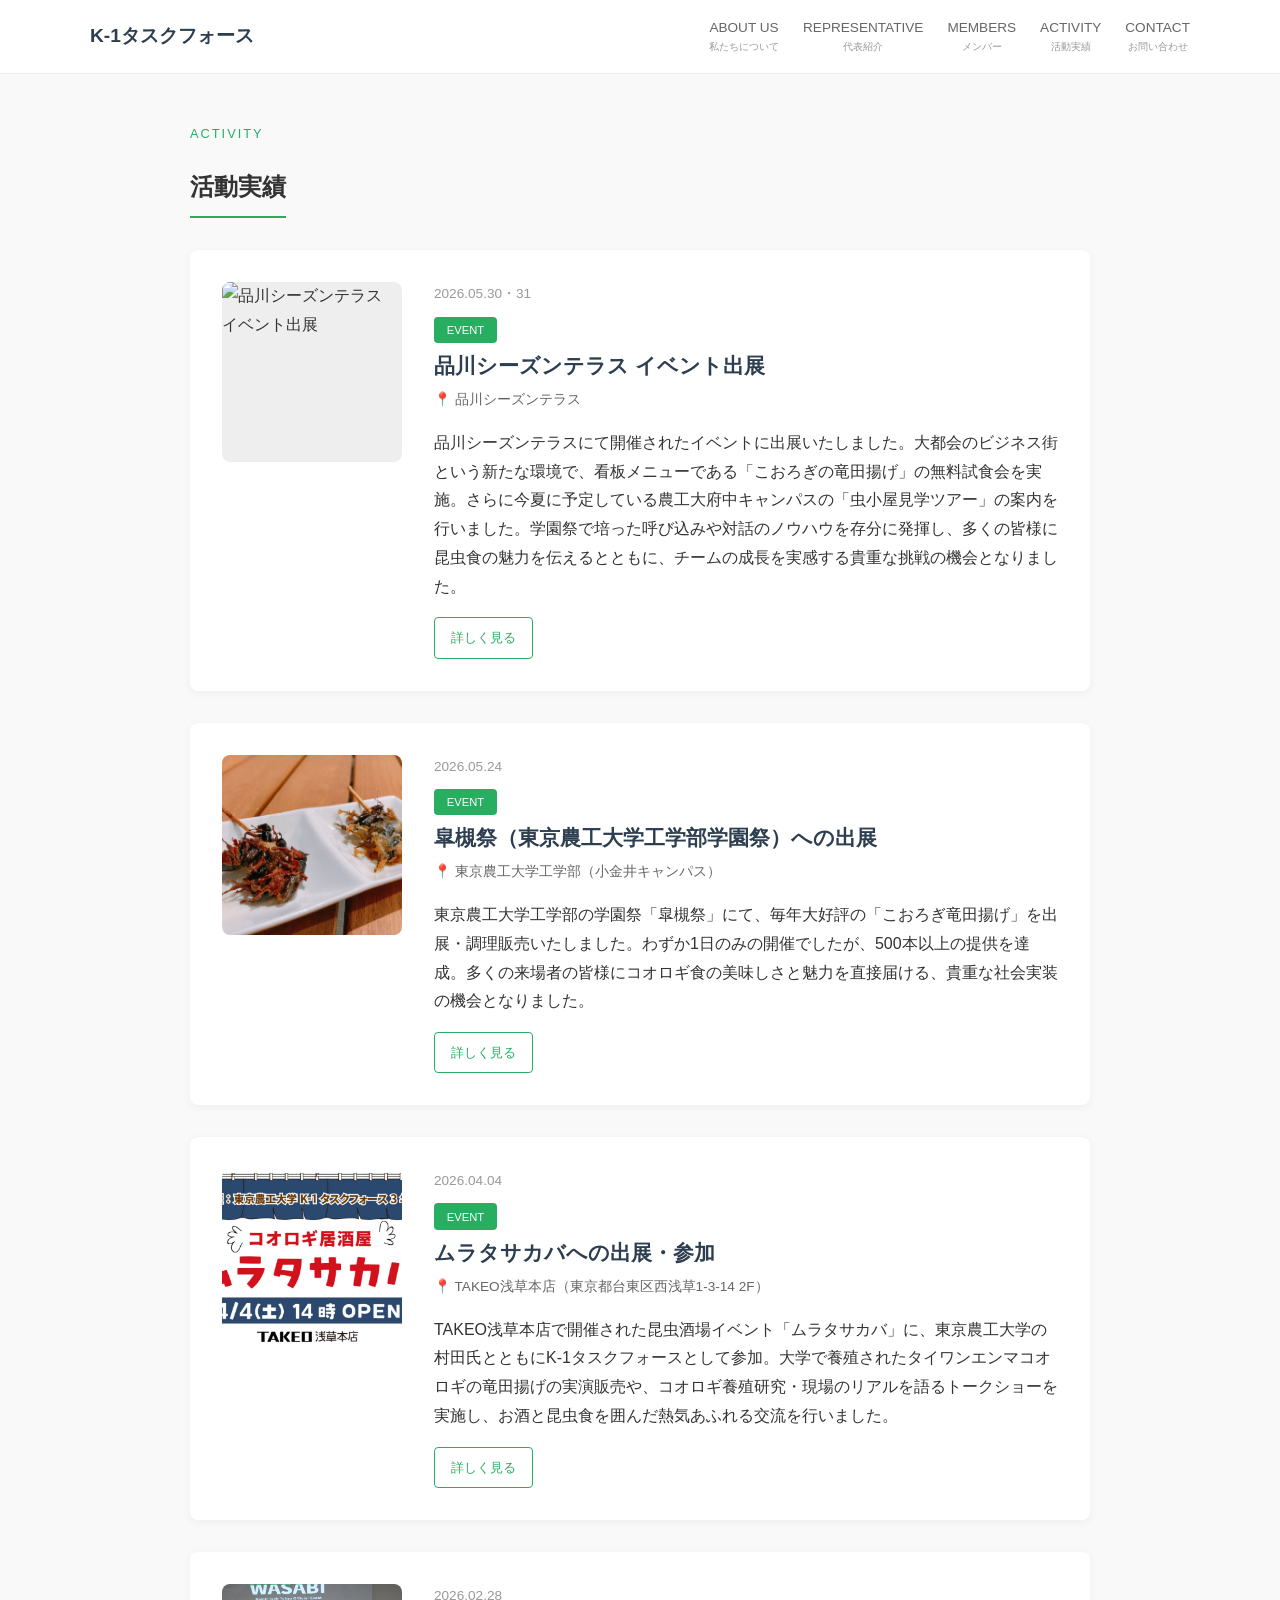
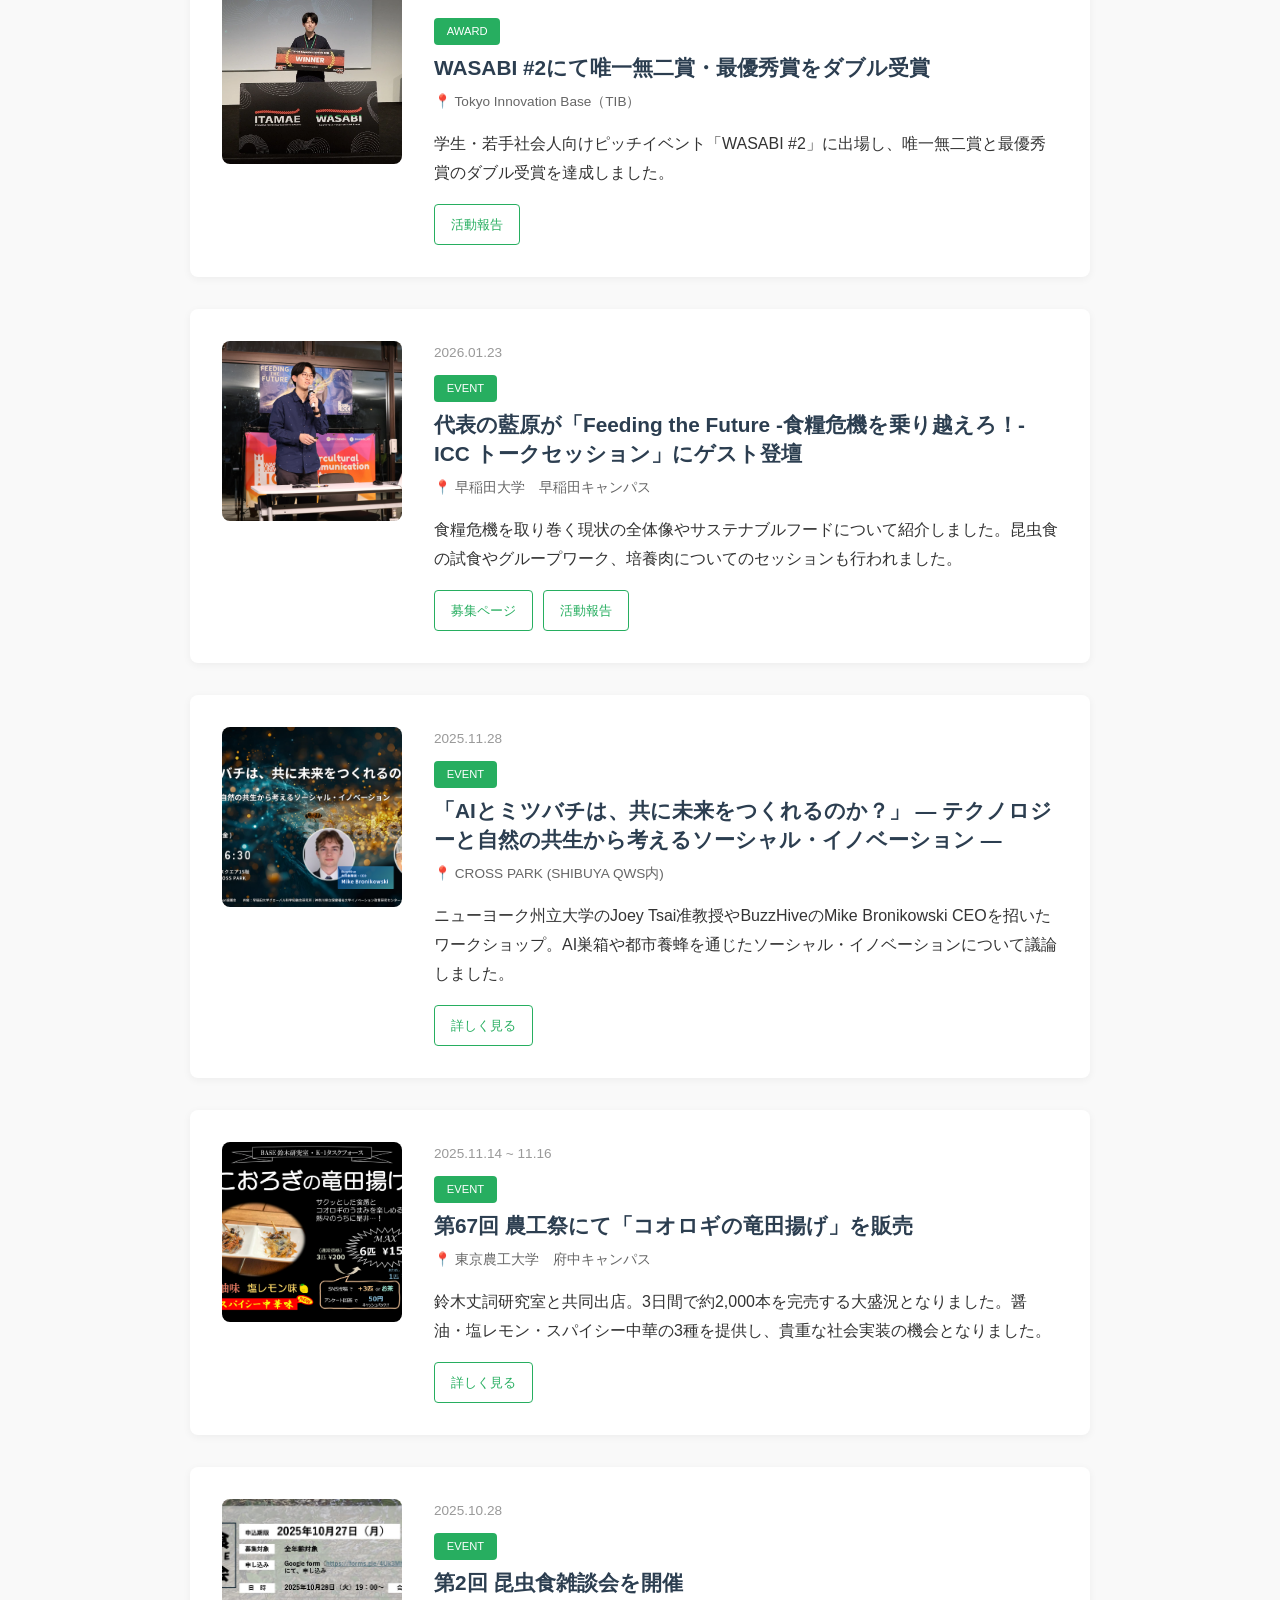
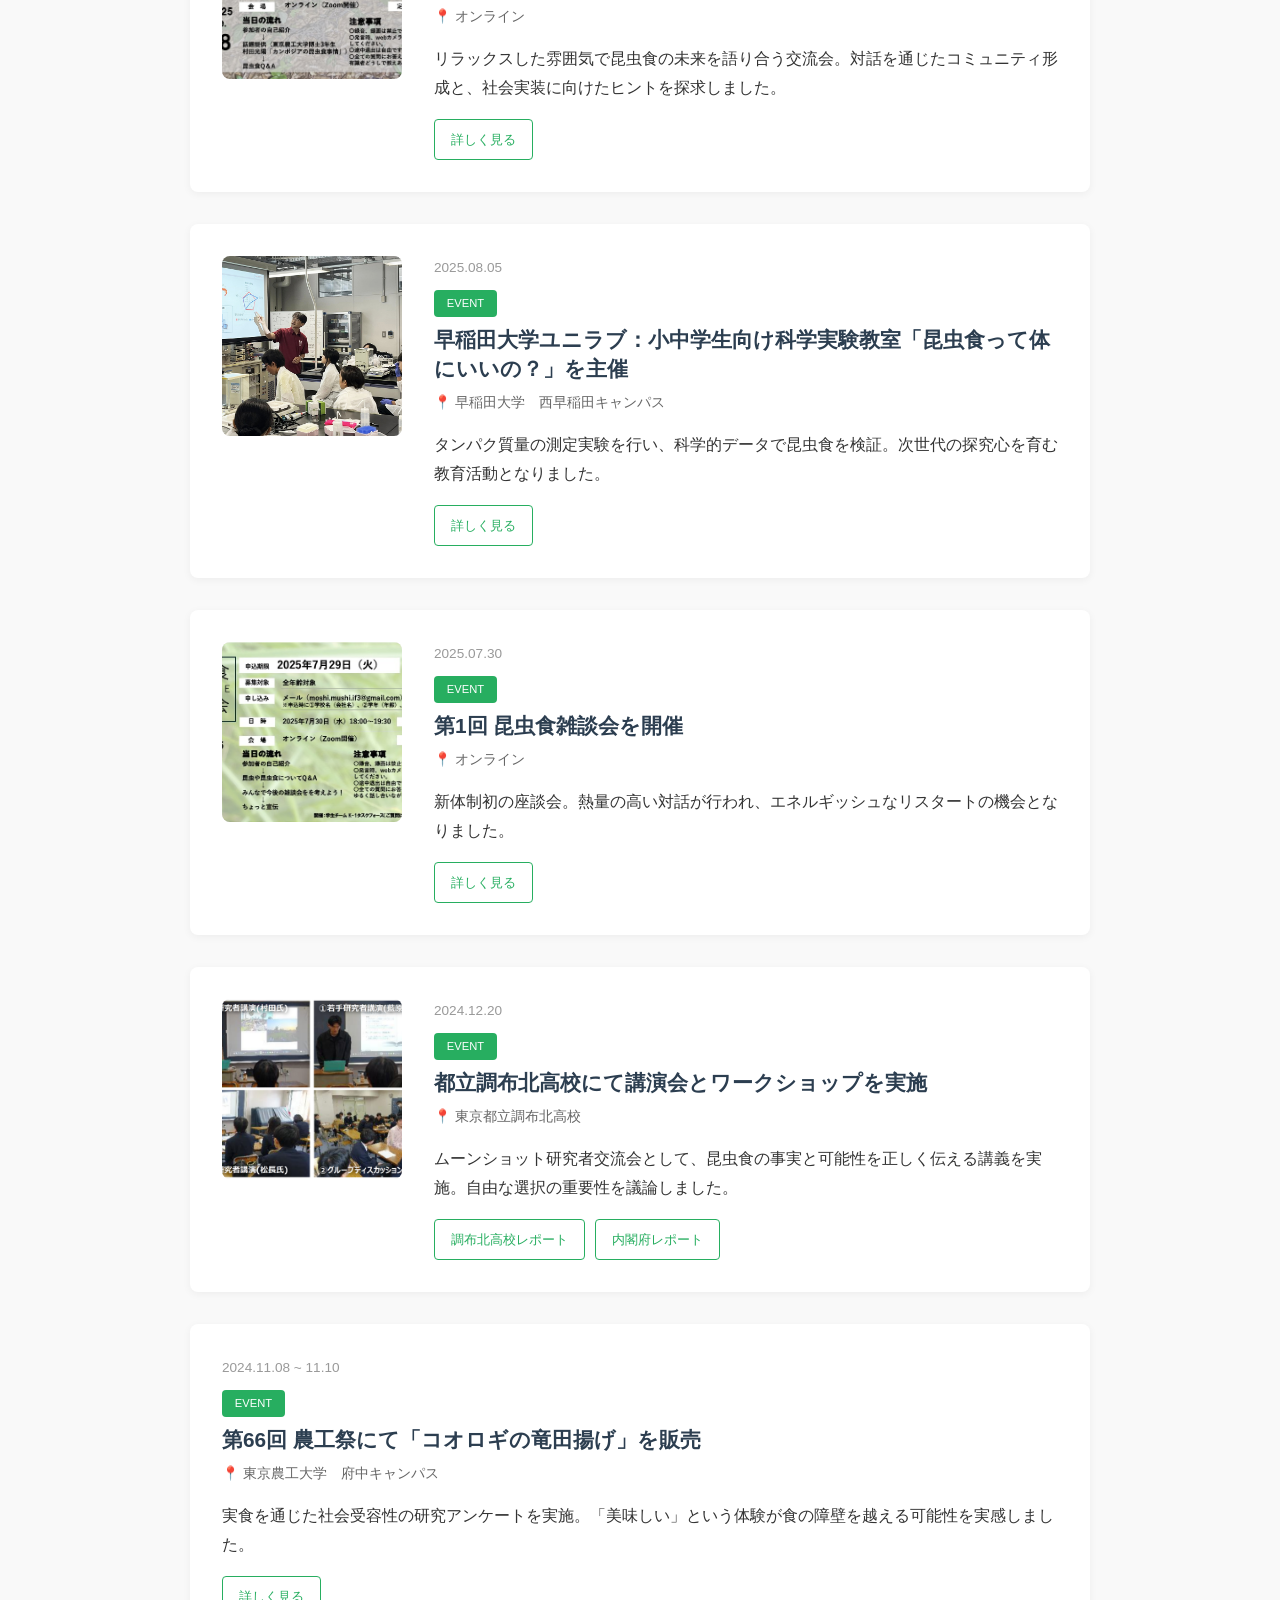
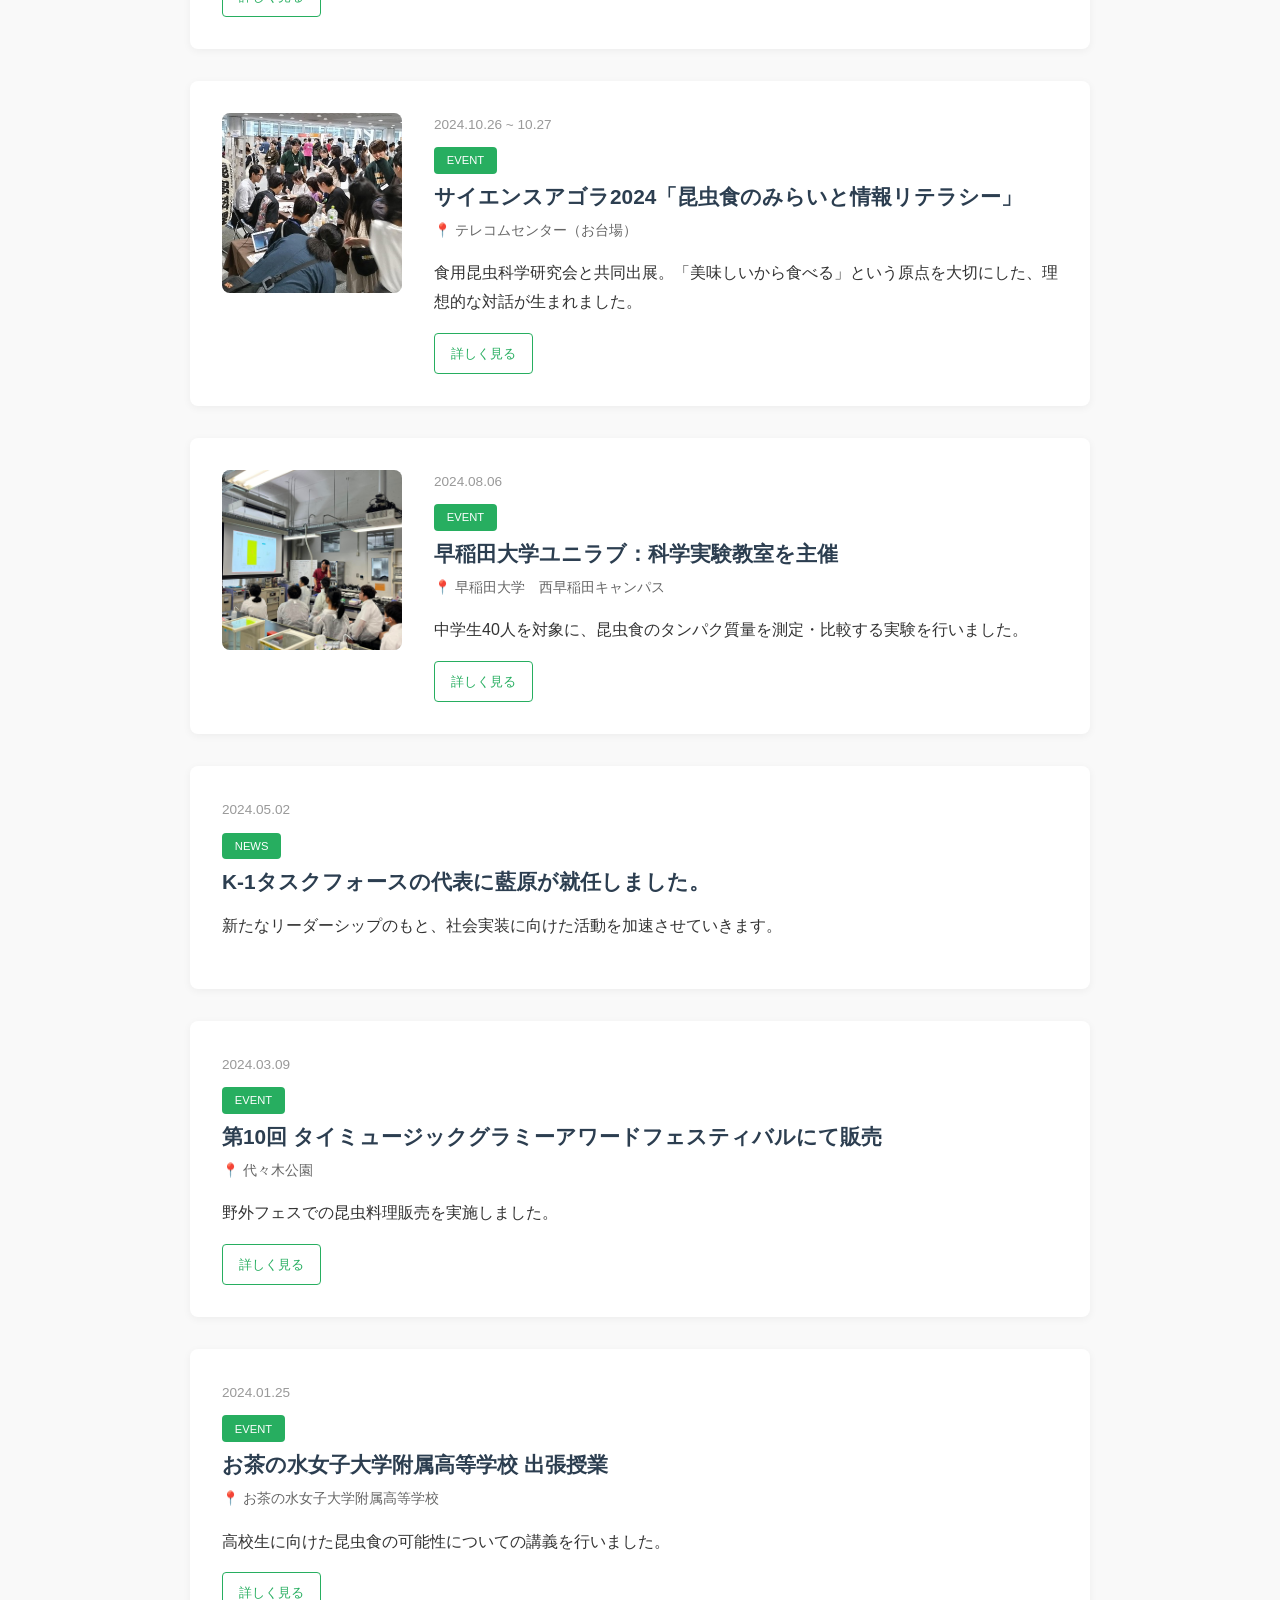
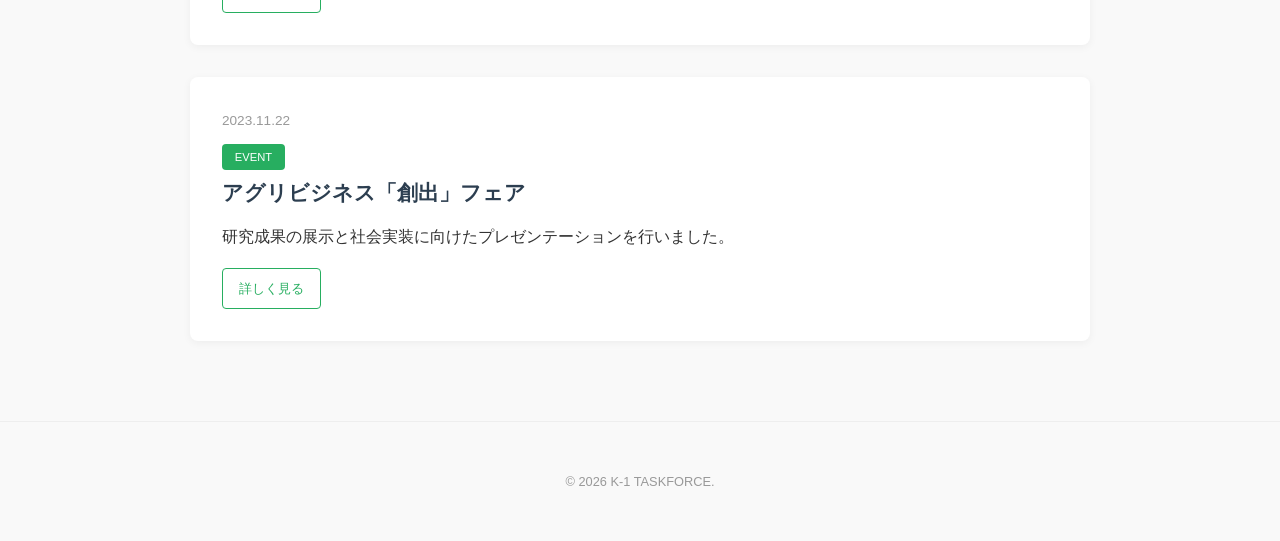
==== activity.html @ b35fdd6a "3イベントの画像パス修正・会場情報を追加（ムラタサカバ・皐槻祭・品川シーズンテラス） Co-Authored-By: Claude Sonnet 4.6 <noreply@anthropic.com>" ====
<!DOCTYPE html>
<html lang="ja">
<head>
    <meta charset="UTF-8">
    <meta name="viewport" content="width=device-width, initial-scale=1.0">
    <title>活動実績 | K-1タスクフォース</title>
    <meta name="description" content="K-1タスクフォースの活動実績。昆虫の社会実装を目指す学生研究チームの歩みを紹介します。">
    <meta property="og:title" content="活動実績 | K-1タスクフォース">
    <meta property="og:type" content="website">
    <meta property="og:url" content="https://tomohiro20.github.io/k1-taskforce/activity.html">
    <meta property="og:image" content="https://tomohiro20.github.io/k1-taskforce/profile2.jpg">
    <meta property="og:site_name" content="K-1 TASKFORCE">
    <meta property="og:description" content="昆虫食の未来を拓く学生研究チーム。活動実績はこちら。">
    <meta name="twitter:card" content="summary_large_image">
    <meta name="google-site-verification" content="Trgu1eiCLAtIteQYHwvQUB7ynaxj96qaWu15byhWsTI" />
    <style>
        :root { --primary-color: #2c3e50; --accent-color: #27ae60; --bg-color: #f9f9f9; --text-color: #333; }
        body { font-family: "Helvetica Neue", Arial, "Hiragino Kaku Gothic ProN", sans-serif; line-height: 1.8; color: var(--text-color); background-color: var(--bg-color); margin: 0; }
        header { background: white; border-bottom: 1px solid #eee; padding: 1rem 2rem; position: sticky; top: 0; z-index: 100; }
        nav { max-width: 1100px; margin: 0 auto; display: flex; justify-content: space-between; align-items: center; flex-wrap: wrap; }
        .logo { font-weight: bold; font-size: 1.2rem; color: var(--primary-color); text-decoration: none; }
        .nav-links { display: flex; gap: 1.5rem; }
        .nav-links a { text-decoration: none; color: #666; font-size: 0.85rem; text-align: center; transition: color 0.3s; }
        .nav-links a:hover { color: var(--accent-color); }
        .nav-links a span { display: block; font-size: 0.65rem; color: #999; margin-top: -2px; }
        .container { max-width: 900px; margin: 3rem auto; padding: 0 2rem; }
        h2 { border-bottom: 2px solid var(--accent-color); display: inline-block; padding-bottom: 0.5rem; margin-bottom: 2rem; }
        .section-title-en { display: block; font-size: 0.8rem; color: var(--accent-color); text-transform: uppercase; letter-spacing: 2px; }
        .news-item { background: white; padding: 2rem; border-radius: 8px; box-shadow: 0 2px 8px rgba(0,0,0,0.05); margin-bottom: 2rem; display: flex; gap: 2rem; align-items: flex-start; }
        .news-date { font-size: 0.85rem; color: #999; margin-bottom: 0.5rem; display: block; }
        .news-content { flex: 1; }
        .news-title { font-size: 1.3rem; font-weight: bold; margin-bottom: 0.5rem; color: var(--primary-color); line-height: 1.4; }
        .news-tag { display: inline-block; background-color: var(--accent-color); color: white; padding: 0.2rem 0.8rem; border-radius: 4px; font-size: 0.7rem; margin-bottom: 0.5rem; margin-right: 0.5rem; }
        .news-location { font-size: 0.85rem; color: #666; margin-bottom: 1rem; display: block; }
        .news-image { width: 180px; height: 180px; object-fit: cover; border-radius: 8px; background-color: #eee; flex-shrink: 0; }
        .btn-container { display: flex; gap: 10px; flex-wrap: wrap; margin-top: 1rem; }
        .btn-link { display: inline-block; padding: 0.5rem 1rem; background: white; border: 1px solid var(--accent-color); color: var(--accent-color); text-decoration: none; border-radius: 4px; font-size: 0.8rem; transition: all 0.3s; }
        .btn-link:hover { background: var(--accent-color); color: white; }
        footer { text-align: center; padding: 3rem; font-size: 0.8rem; color: #999; border-top: 1px solid #eee; margin-top: 5rem; }
        @media (max-width: 768px) {
            header { padding: 1rem; }
            nav { flex-direction: column; gap: 1rem; }
            .nav-links { gap: 0.8rem; flex-wrap: wrap; justify-content: center; }
            .news-item { flex-direction: column; }
            .news-image { width: 100%; height: 200px; margin-bottom: 1rem; }
        }
    </style>
</head>
<body>
<header>
    <nav>
        <a href="index.html" class="logo">K-1タスクフォース</a>
        <div class="nav-links">
            <a href="index.html">ABOUT US<span>私たちについて</span></a>
            <a href="representative.html">REPRESENTATIVE<span>代表紹介</span></a>
            <a href="members.html">MEMBERS<span>メンバー</span></a>
            <a href="activity.html">ACTIVITY<span>活動実績</span></a>
            <a href="contact.html">CONTACT<span>お問い合わせ</span></a>
        </div>
    </nav>
</header>
<div class="container">
    <span class="section-title-en">Activity</span>
    <h2>活動実績</h2>

    <article class="news-item">
        <img src="20260530.jpg" alt="品川シーズンテラス イベント出展" class="news-image">
        <div class="news-content">
            <span class="news-date">2026.05.30・31</span>
            <span class="news-tag">EVENT</span>
            <div class="news-title">品川シーズンテラス イベント出展</div>
            <span class="news-location">📍 品川シーズンテラス</span>
            <p>品川シーズンテラスにて開催されたイベントに出展いたしました。大都会のビジネス街という新たな環境で、看板メニューである「こおろぎの竜田揚げ」の無料試食会を実施。さらに今夏に予定している農工大府中キャンパスの「虫小屋見学ツアー」の案内を行いました。学園祭で培った呼び込みや対話のノウハウを存分に発揮し、多くの皆様に昆虫食の魅力を伝えるとともに、チームの成長を実感する貴重な挑戦の機会となりました。</p>
            <div class="btn-container">
                <a href="https://x.com/moshi_mushi_IF3/status/2060164138983407635" target="_blank" class="btn-link">詳しく見る</a>
            </div>
        </div>
    </article>

    <article class="news-item">
        <img src="202605024.jpg" alt="皐槻祭（東京農工大学工学部学園祭）への出展" class="news-image">
        <div class="news-content">
            <span class="news-date">2026.05.24</span>
            <span class="news-tag">EVENT</span>
            <div class="news-title">皐槻祭（東京農工大学工学部学園祭）への出展</div>
            <span class="news-location">📍 東京農工大学工学部（小金井キャンパス）</span>
            <p>東京農工大学工学部の学園祭「皐槻祭」にて、毎年大好評の「こおろぎ竜田揚げ」を出展・調理販売いたしました。わずか1日のみの開催でしたが、500本以上の提供を達成。多くの来場者の皆様にコオロギ食の美味しさと魅力を直接届ける、貴重な社会実装の機会となりました。</p>
            <div class="btn-container">
                <a href="https://x.com/moshi_mushi_IF3/status/2058515422341955891" target="_blank" class="btn-link">詳しく見る</a>
            </div>
        </div>
    </article>

    <article class="news-item">
        <img src="20260404.jpg" alt="ムラタサカバへの出展・参加" class="news-image">
        <div class="news-content">
            <span class="news-date">2026.04.04</span>
            <span class="news-tag">EVENT</span>
            <div class="news-title">ムラタサカバへの出展・参加</div>
            <span class="news-location">📍 TAKEO浅草本店（東京都台東区西浅草1-3-14 2F）</span>
            <p>TAKEO浅草本店で開催された昆虫酒場イベント「ムラタサカバ」に、東京農工大学の村田氏とともにK-1タスクフォースとして参加。大学で養殖されたタイワンエンマコオロギの竜田揚げの実演販売や、コオロギ養殖研究・現場のリアルを語るトークショーを実施し、お酒と昆虫食を囲んだ熱気あふれる交流を行いました。</p>
            <div class="btn-container">
                <a href="https://takeo.tokyo/note/xo_event/muratasakaba2026/" target="_blank" class="btn-link">詳しく見る</a>
            </div>
        </div>
    </article>

    <article class="news-item">
        <img src="20250228.jpg" alt="WASABI #2" class="news-image">
        <div class="news-content">
            <span class="news-date">2026.02.28</span>
            <span class="news-tag">AWARD</span>
            <div class="news-title">WASABI #2にて唯一無二賞・最優秀賞をダブル受賞</div>
            <span class="news-location">📍 Tokyo Innovation Base（TIB）</span>
            <p>学生・若手社会人向けピッチイベント「WASABI #2」に出場し、唯一無二賞と最優秀賞のダブル受賞を達成しました。</p>
            <div class="btn-container">
                <a href="https://note.com/stt_itamae/n/nd51d75cd002e" target="_blank" class="btn-link">活動報告</a>
            </div>
        </div>
    </article>

    <article class="news-item">
        <img src="20250123.jpg" alt="Feeding the Future ICCトークセッション" class="news-image">
        <div class="news-content">
            <span class="news-date">2026.01.23</span>
            <span class="news-tag">EVENT</span>
            <div class="news-title">代表の藍原が「Feeding the Future -食糧危機を乗り越えろ！- ICC トークセッション」にゲスト登壇</div>
            <span class="news-location">📍 早稲田大学　早稲田キャンパス</span>
            <p>食糧危機を取り巻く現状の全体像やサステナブルフードについて紹介しました。昆虫食の試食やグループワーク、培養肉についてのセッションも行われました。</p>
            <div class="btn-container">
                <a href="https://www.waseda.jp/inst/icc/news/2025/11/13/39918/" target="_blank" class="btn-link">募集ページ</a>
                <a href="https://www.waseda.jp/inst/icc/news/2026/02/05/40788/" target="_blank" class="btn-link">活動報告</a>
            </div>
        </div>
    </article>

    <article class="news-item">
        <img src="20251128.png" alt="QWSアカデミア" class="news-image">
        <div class="news-content">
            <span class="news-date">2025.11.28</span>
            <span class="news-tag">EVENT</span>
            <div class="news-title">「AIとミツバチは、共に未来をつくれるのか？」 ― テクノロジーと自然の共生から考えるソーシャル・イノベーション ―</div>
            <span class="news-location">📍 CROSS PARK (SHIBUYA QWS内)</span>
            <p>ニューヨーク州立大学のJoey Tsai准教授やBuzzHiveのMike Bronikowski CEOを招いたワークショップ。AI巣箱や都市養蜂を通じたソーシャル・イノベーションについて議論しました。</p>
            <div class="btn-container">
                <a href="https://shibuya-qws.com/event/qws-academia1128" target="_blank" class="btn-link">詳しく見る</a>
            </div>
        </div>
    </article>

    <article class="news-item">
        <img src="20251114.jpg" alt="第67回 農工祭" class="news-image">
        <div class="news-content">
            <span class="news-date">2025.11.14 ~ 11.16</span>
            <span class="news-tag">EVENT</span>
            <div class="news-title">第67回 農工祭にて「コオロギの竜田揚げ」を販売</div>
            <span class="news-location">📍 東京農工大学　府中キャンパス</span>
            <p>鈴木丈詞研究室と共同出店。3日間で約2,000本を完売する大盛況となりました。醤油・塩レモン・スパイシー中華の3種を提供し、貴重な社会実装の機会となりました。</p>
            <div class="btn-container">
                <a href="https://nokofes67.studio.site/kikaku/aqLtW-Rw" target="_blank" class="btn-link">詳しく見る</a>
            </div>
        </div>
    </article>

    <article class="news-item">
        <img src="20251028.jpeg" alt="第2回 昆虫食雑談会" class="news-image">
        <div class="news-content">
            <span class="news-date">2025.10.28</span>
            <span class="news-tag">EVENT</span>
            <div class="news-title">第2回 昆虫食雑談会を開催</div>
            <span class="news-location">📍 オンライン</span>
            <p>リラックスした雰囲気で昆虫食の未来を語り合う交流会。対話を通じたコミュニティ形成と、社会実装に向けたヒントを探求しました。</p>
            <div class="btn-container">
                <a href="https://takeo.tokyo/note/xo_event/zadankai02/?srsltid=AfmBOop7AavPpRB6YetmnMI0_XRWmz2YicI87bo8nfHAEB0CXor-IPdC" target="_blank" class="btn-link">詳しく見る</a>
            </div>
        </div>
    </article>

    <article class="news-item">
        <img src="20250805.jpg" alt="ユニラブ2025" class="news-image">
        <div class="news-content">
            <span class="news-date">2025.08.05</span>
            <span class="news-tag">EVENT</span>
            <div class="news-title">早稲田大学ユニラブ：小中学生向け科学実験教室「昆虫食って体にいいの？」を主催</div>
            <span class="news-location">📍 早稲田大学　西早稲田キャンパス</span>
            <p>タンパク質量の測定実験を行い、科学的データで昆虫食を検証。次世代の探究心を育む教育活動となりました。</p>
            <div class="btn-container">
                <a href="https://mikaku.jp/media/2025/11329/" target="_blank" class="btn-link">詳しく見る</a>
            </div>
        </div>
    </article>

    <article class="news-item">
        <img src="20250730.jpeg" alt="第1回 昆虫食雑談会" class="news-image">
        <div class="news-content">
            <span class="news-date">2025.07.30</span>
            <span class="news-tag">EVENT</span>
            <div class="news-title">第1回 昆虫食雑談会を開催</div>
            <span class="news-location">📍 オンライン</span>
            <p>新体制初の座談会。熱量の高い対話が行われ、エネルギッシュなリスタートの機会となりました。</p>
            <div class="btn-container">
                <a href="https://takeo.tokyo/note/xo_event/new_chatonlinen01/" target="_blank" class="btn-link">詳しく見る</a>
            </div>
        </div>
    </article>

    <article class="news-item">
        <img src="20241220.png" alt="調布北高校" class="news-image">
        <div class="news-content">
            <span class="news-date">2024.12.20</span>
            <span class="news-tag">EVENT</span>
            <div class="news-title">都立調布北高校にて講演会とワークショップを実施</div>
            <span class="news-location">📍 東京都立調布北高校</span>
            <p>ムーンショット研究者交流会として、昆虫食の事実と可能性を正しく伝える講義を実施。自由な選択の重要性を議論しました。</p>
            <div class="btn-container">
                <a href="https://www.metro.ed.jp/chofukita-h/news/2025/01/2024_9.html" target="_blank" class="btn-link">調布北高校レポート</a>
                <a href="https://www8.cao.go.jp/cstp/moonshot/chofukita-h.pdf" target="_blank" class="btn-link">内閣府レポート</a>
            </div>
        </div>
    </article>

    <article class="news-item">
        <div class="news-content">
            <span class="news-date">2024.11.08 ~ 11.10</span>
            <span class="news-tag">EVENT</span>
            <div class="news-title">第66回 農工祭にて「コオロギの竜田揚げ」を販売</div>
            <span class="news-location">📍 東京農工大学　府中キャンパス</span>
            <p>実食を通じた社会受容性の研究アンケートを実施。「美味しい」という体験が食の障壁を越える可能性を実感しました。</p>
            <div class="btn-container">
                <a href="https://x.com/moshi_mushi_IF3/status/1853791376934412329?s=20" target="_blank" class="btn-link">詳しく見る</a>
            </div>
        </div>
    </article>

    <article class="news-item">
        <img src="20241026.jpg" alt="サイエンスアゴラ" class="news-image">
        <div class="news-content">
            <span class="news-date">2024.10.26 ~ 10.27</span>
            <span class="news-tag">EVENT</span>
            <div class="news-title">サイエンスアゴラ2024「昆虫食のみらいと情報リテラシー」</div>
            <span class="news-location">📍 テレコムセンター（お台場）</span>
            <p>食用昆虫科学研究会と共同出展。「美味しいから食べる」という原点を大切にした、理想的な対話が生まれました。</p>
            <div class="btn-container">
                <a href="https://www.jst.go.jp/sis/scienceagora/2024/booth/317.html" target="_blank" class="btn-link">詳しく見る</a>
            </div>
        </div>
    </article>

    <article class="news-item">
        <img src="20240806.jpg" alt="ユニラブ2024" class="news-image">
        <div class="news-content">
            <span class="news-date">2024.08.06</span>
            <span class="news-tag">EVENT</span>
            <div class="news-title">早稲田大学ユニラブ：科学実験教室を主催</div>
            <span class="news-location">📍 早稲田大学　西早稲田キャンパス</span>
            <p>中学生40人を対象に、昆虫食のタンパク質量を測定・比較する実験を行いました。</p>
            <div class="btn-container">
                <a href="https://mikaku.jp/media/2025/11329/" target="_blank" class="btn-link">詳しく見る</a>
            </div>
        </div>
    </article>

    <article class="news-item">
        <div class="news-content">
            <span class="news-date">2024.05.02</span>
            <span class="news-tag">NEWS</span>
            <div class="news-title">K-1タスクフォースの代表に藍原が就任しました。</div>
            <p>新たなリーダーシップのもと、社会実装に向けた活動を加速させていきます。</p>
        </div>
    </article>

    <article class="news-item">
        <div class="news-content">
            <span class="news-date">2024.03.09</span>
            <span class="news-tag">EVENT</span>
            <div class="news-title">第10回 タイミュージックグラミーアワードフェスティバルにて販売</div>
            <span class="news-location">📍 代々木公園</span>
            <p>野外フェスでの昆虫料理販売を実施しました。</p>
            <div class="btn-container">
                <a href="https://x.com/moshi_mushi_IF3/status/1757243369959621002?s=20" target="_blank" class="btn-link">詳しく見る</a>
            </div>
        </div>
    </article>

    <article class="news-item">
        <div class="news-content">
            <span class="news-date">2024.01.25</span>
            <span class="news-tag">EVENT</span>
            <div class="news-title">お茶の水女子大学附属高等学校 出張授業</div>
            <span class="news-location">📍 お茶の水女子大学附属高等学校</span>
            <p>高校生に向けた昆虫食の可能性についての講義を行いました。</p>
            <div class="btn-container">
                <a href="https://x.com/moshi_mushi_IF3/status/1750873513928556800?s=20" target="_blank" class="btn-link">詳しく見る</a>
            </div>
        </div>
    </article>

    <article class="news-item">
        <div class="news-content">
            <span class="news-date">2023.11.22</span>
            <span class="news-tag">EVENT</span>
            <div class="news-title">アグリビジネス「創出」フェア</div>
            <p>研究成果の展示と社会実装に向けたプレゼンテーションを行いました。</p>
            <div class="btn-container">
                <a href="https://x.com/moshi_mushi_IF3/status/1726851752295846014?s=20" target="_blank" class="btn-link">詳しく見る</a>
            </div>
        </div>
    </article>

</div>

<footer>&copy; 2026 K-1 TASKFORCE.</footer>
</body>
</html>
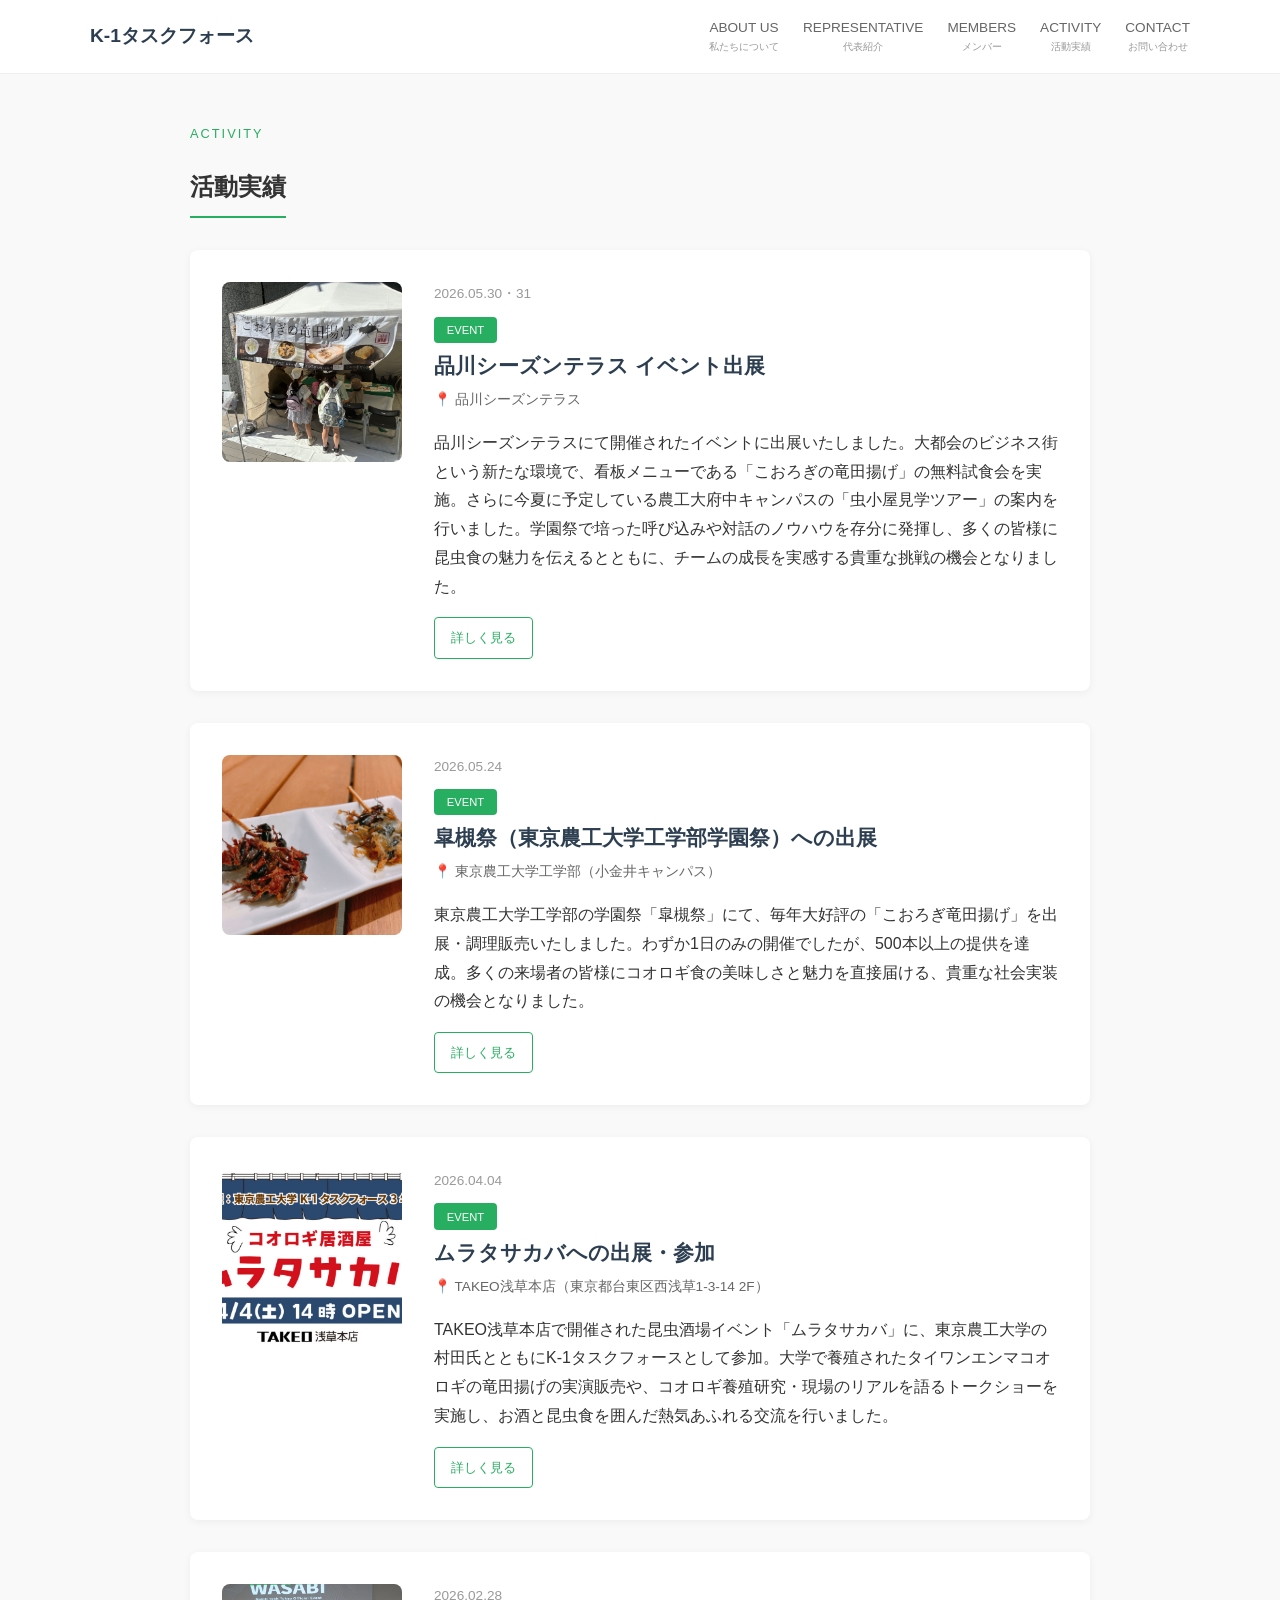
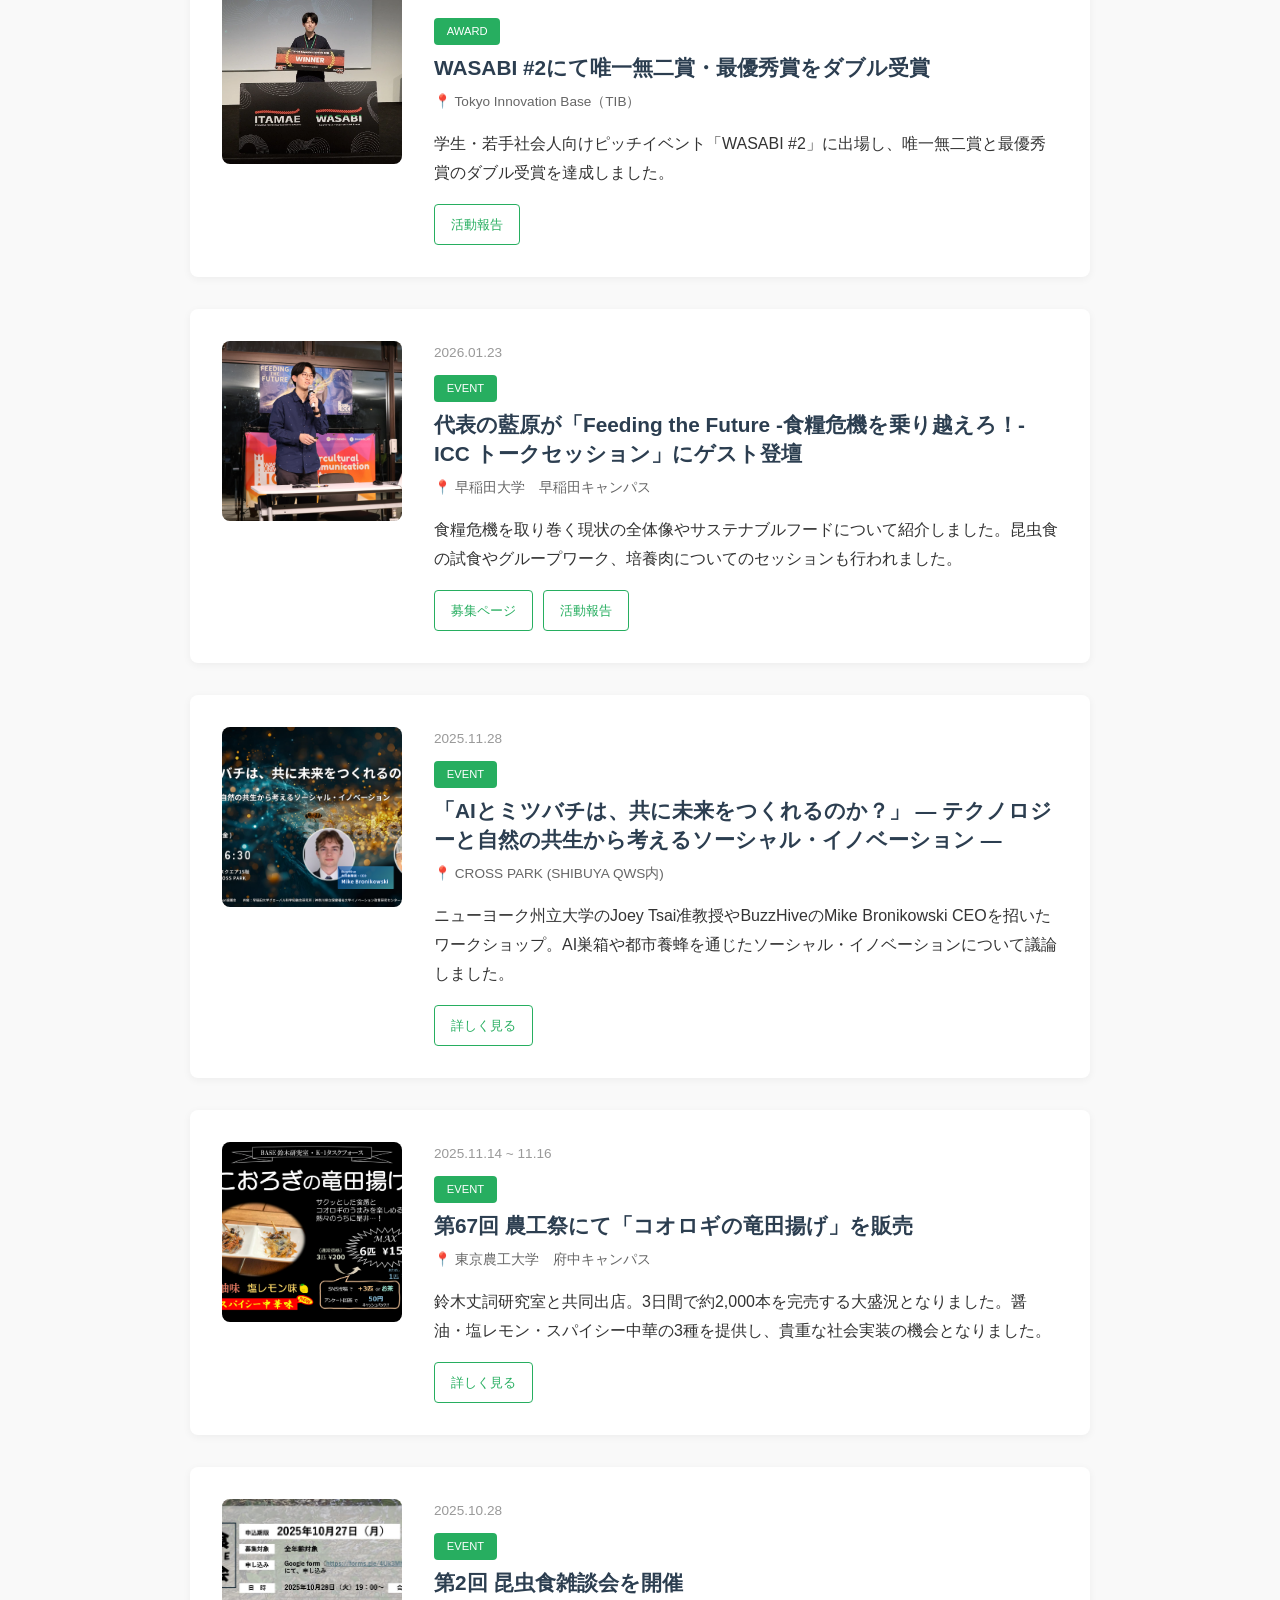
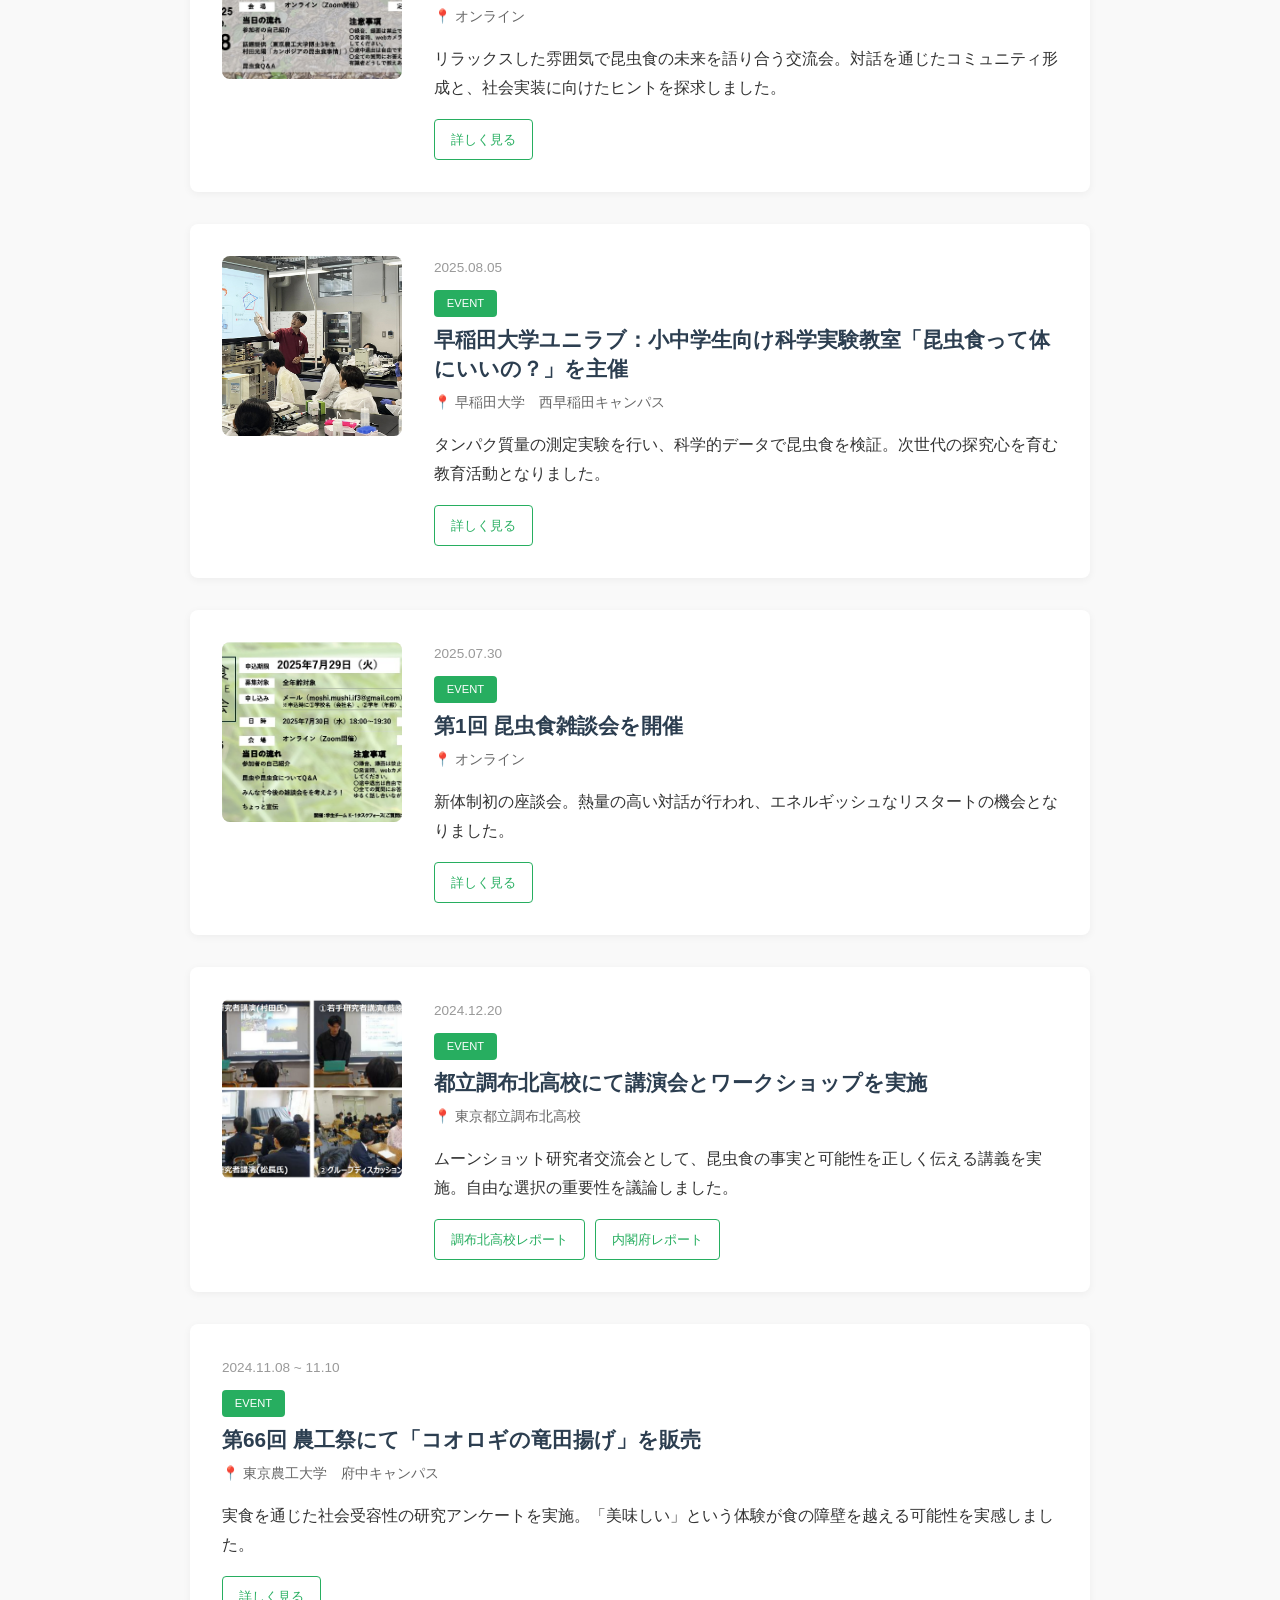
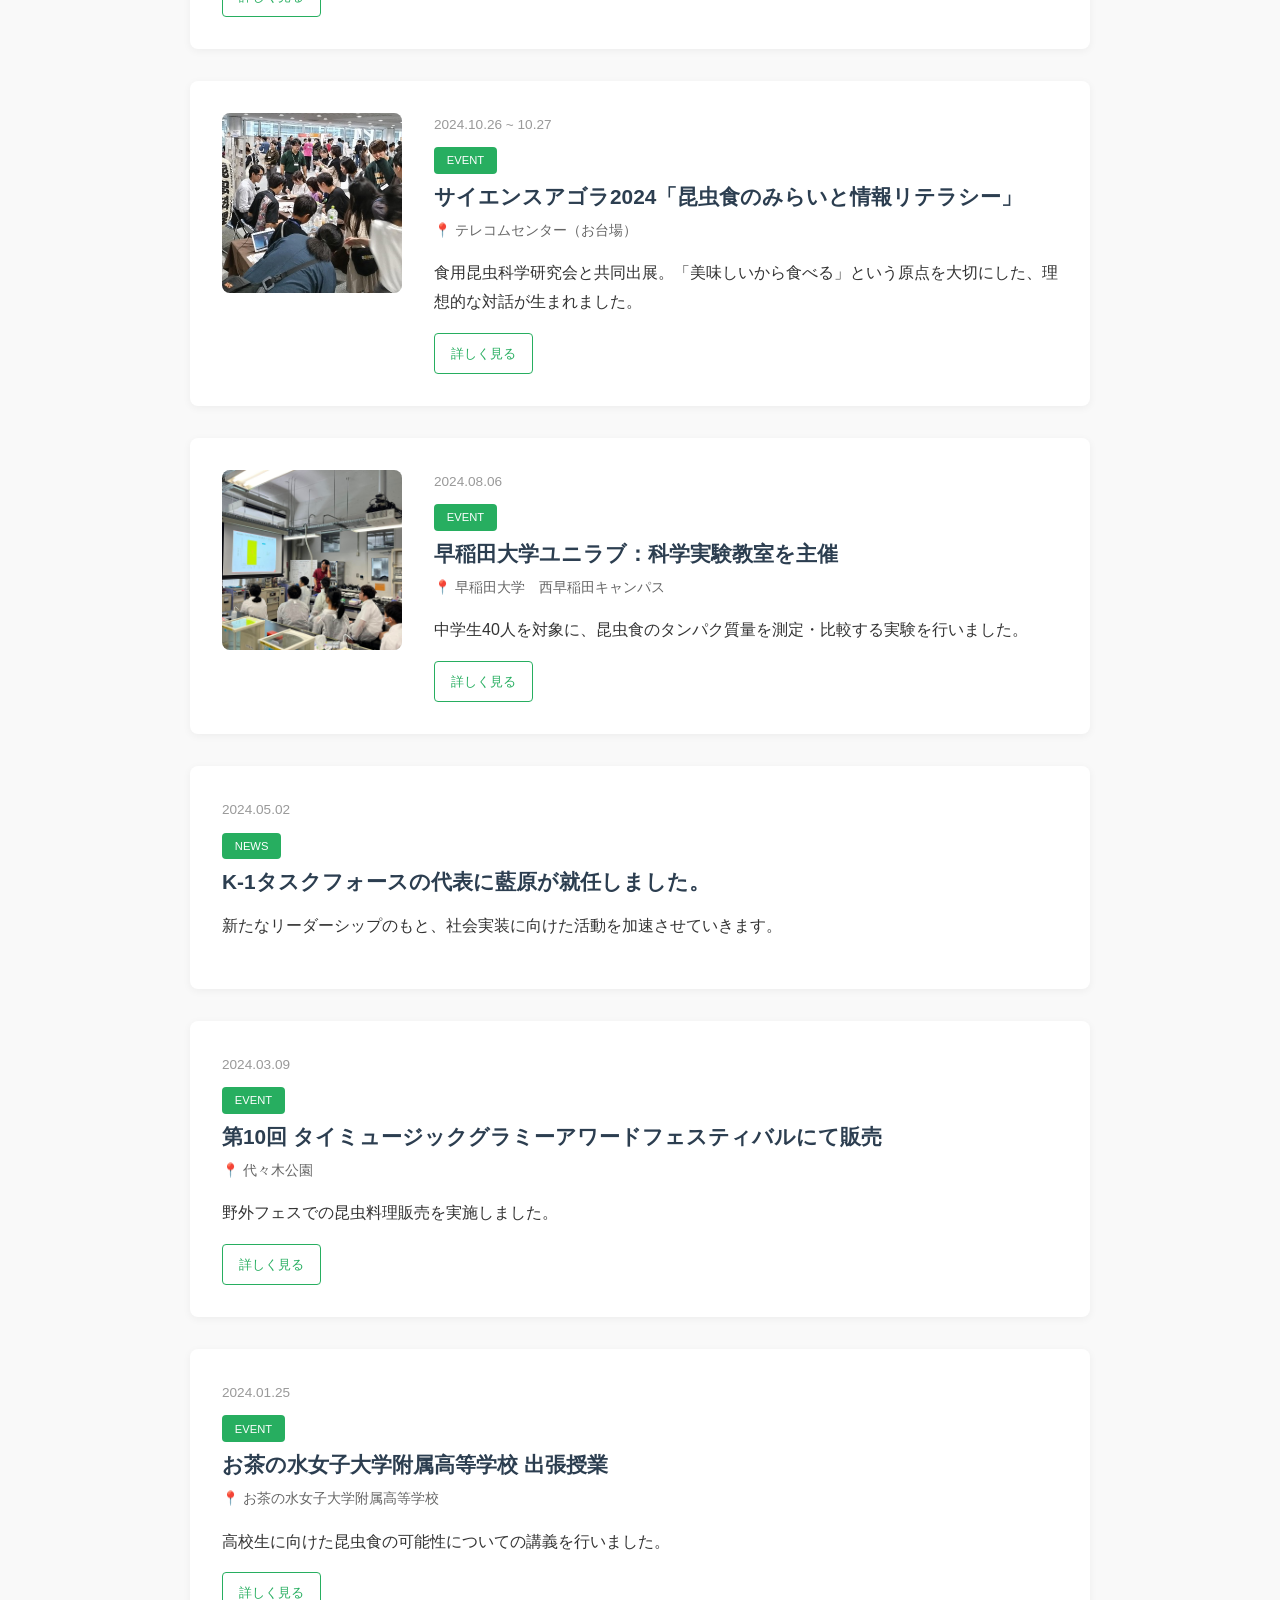
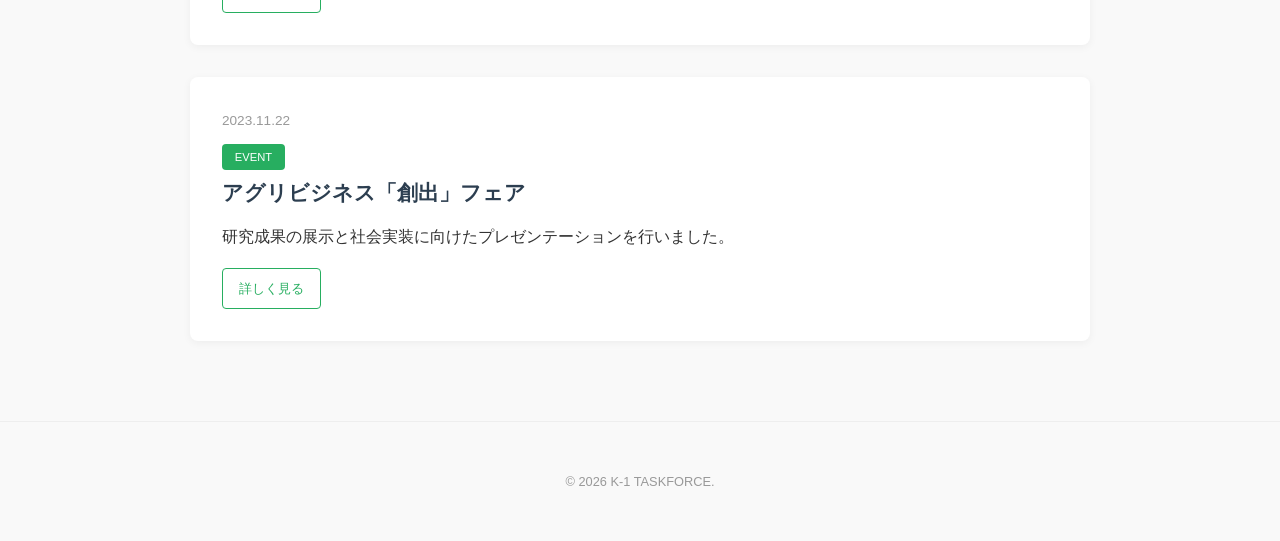
==== commit 68b73879: "全HTMLファイルのOGP設定を統一（logo_black.PNG・公式タイトル・説明文に更新） Co-Authored-By: Claude Sonnet 4.6 <noreply@anthropi" ====
--- a/activity.html
+++ b/activity.html
@@ -5,12 +5,12 @@
     <meta name="viewport" content="width=device-width, initial-scale=1.0">
     <title>活動実績 | K-1タスクフォース</title>
     <meta name="description" content="K-1タスクフォースの活動実績。昆虫の社会実装を目指す学生研究チームの歩みを紹介します。">
-    <meta property="og:title" content="活動実績 | K-1タスクフォース">
+    <meta property="og:title" content="昆虫食社会実装学生団体 K-1タスクフォース 公式サイト">
     <meta property="og:type" content="website">
     <meta property="og:url" content="https://tomohiro20.github.io/k1-taskforce/activity.html">
-    <meta property="og:image" content="https://tomohiro20.github.io/k1-taskforce/profile2.jpg">
+    <meta property="og:image" content="https://tomohiro20.github.io/k1-taskforce/logo_black.PNG">
     <meta property="og:site_name" content="K-1 TASKFORCE">
-    <meta property="og:description" content="昆虫食の未来を拓く学生研究チーム。活動実績はこちら。">
+    <meta property="og:description" content="昆虫食の社会実装を目指す学生団体「K-1タスクフォース」の公式ページです。活動実績やイベント出展情報などを発信しています。">
     <meta name="twitter:card" content="summary_large_image">
     <meta name="google-site-verification" content="Trgu1eiCLAtIteQYHwvQUB7ynaxj96qaWu15byhWsTI" />
     <style>
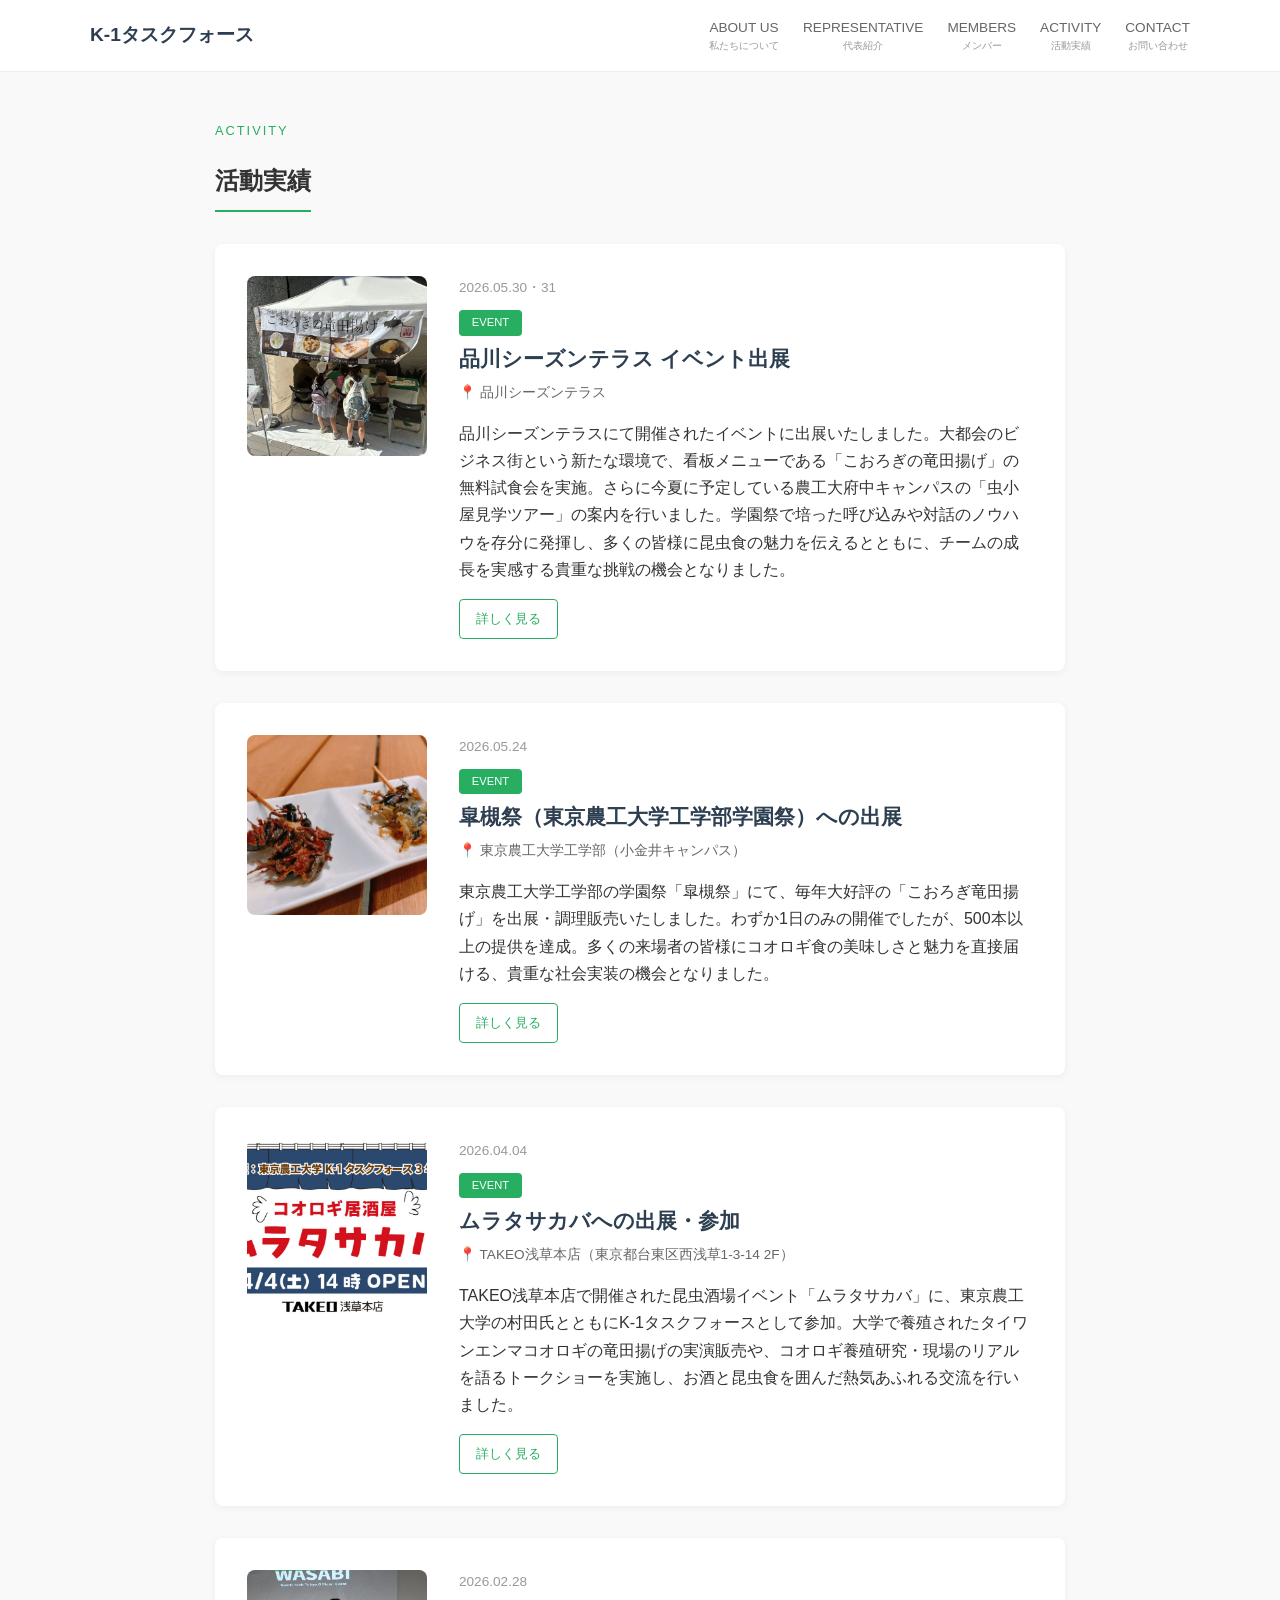
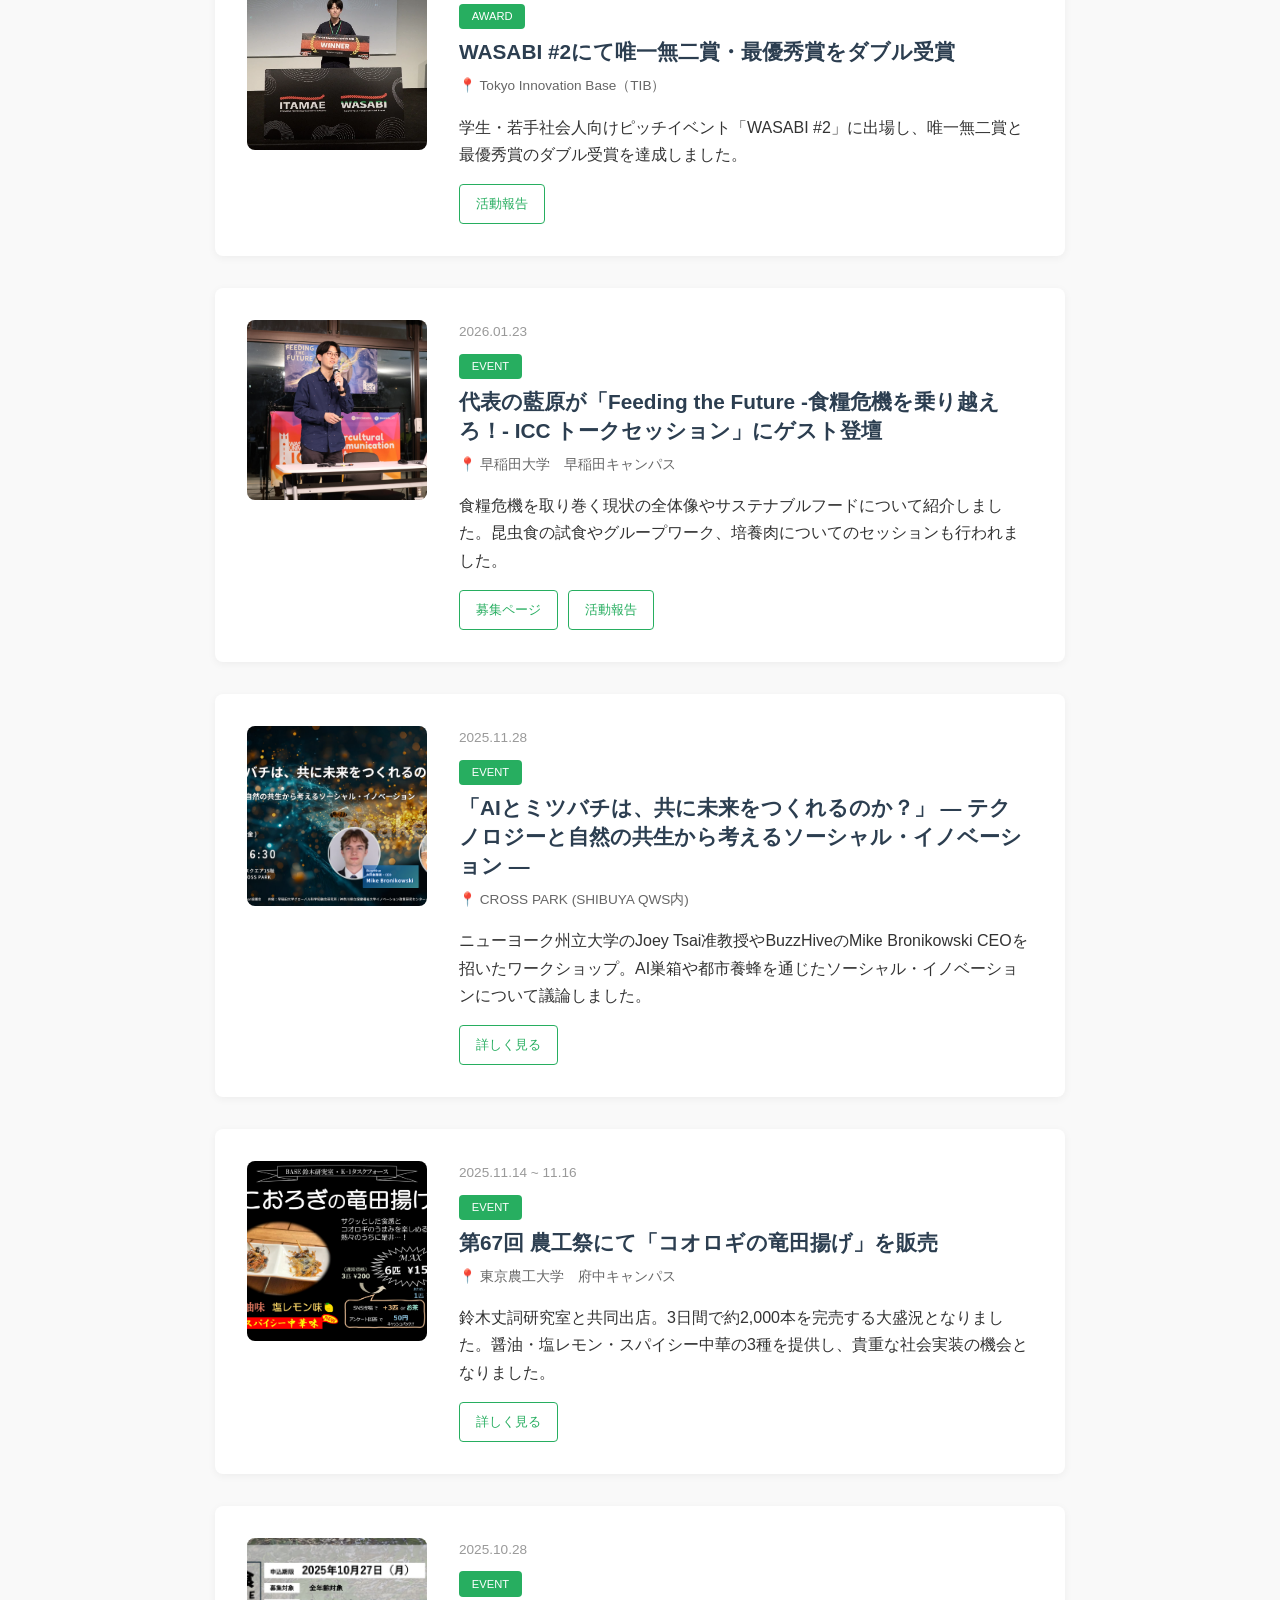
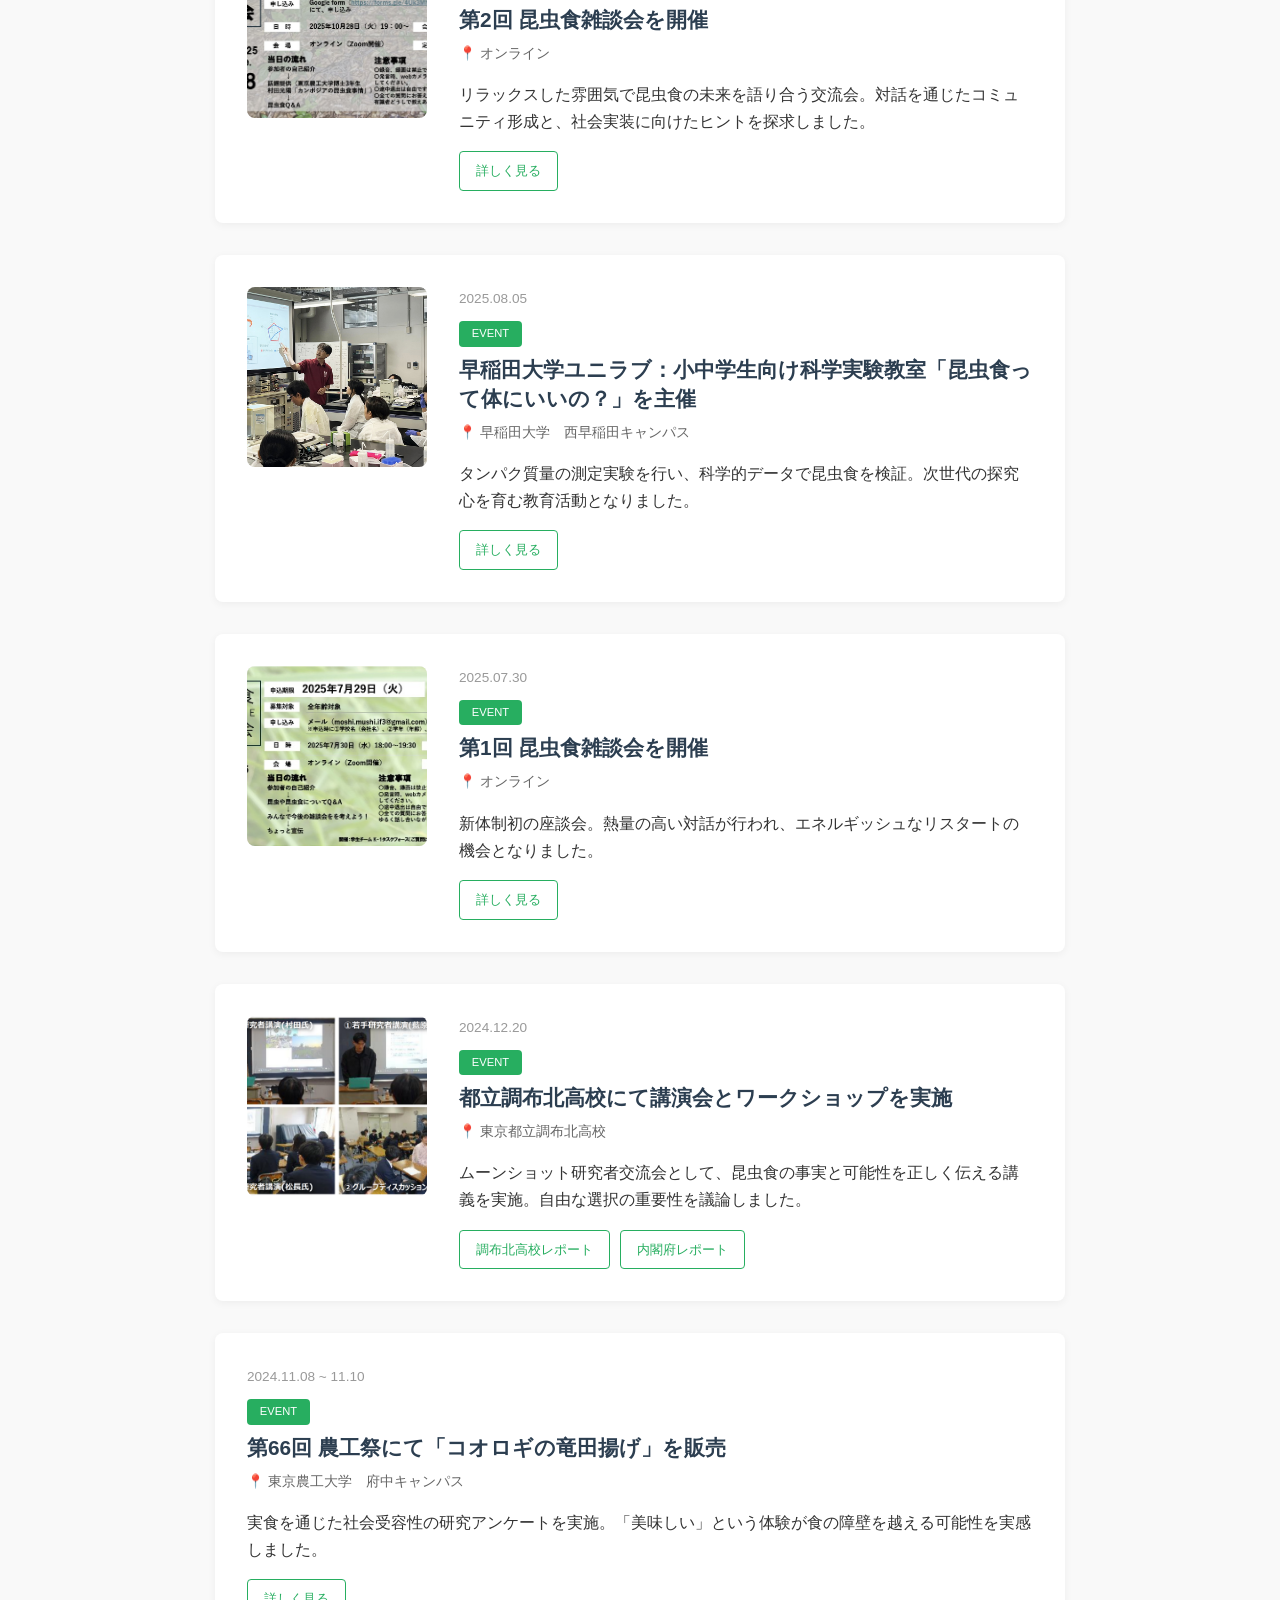
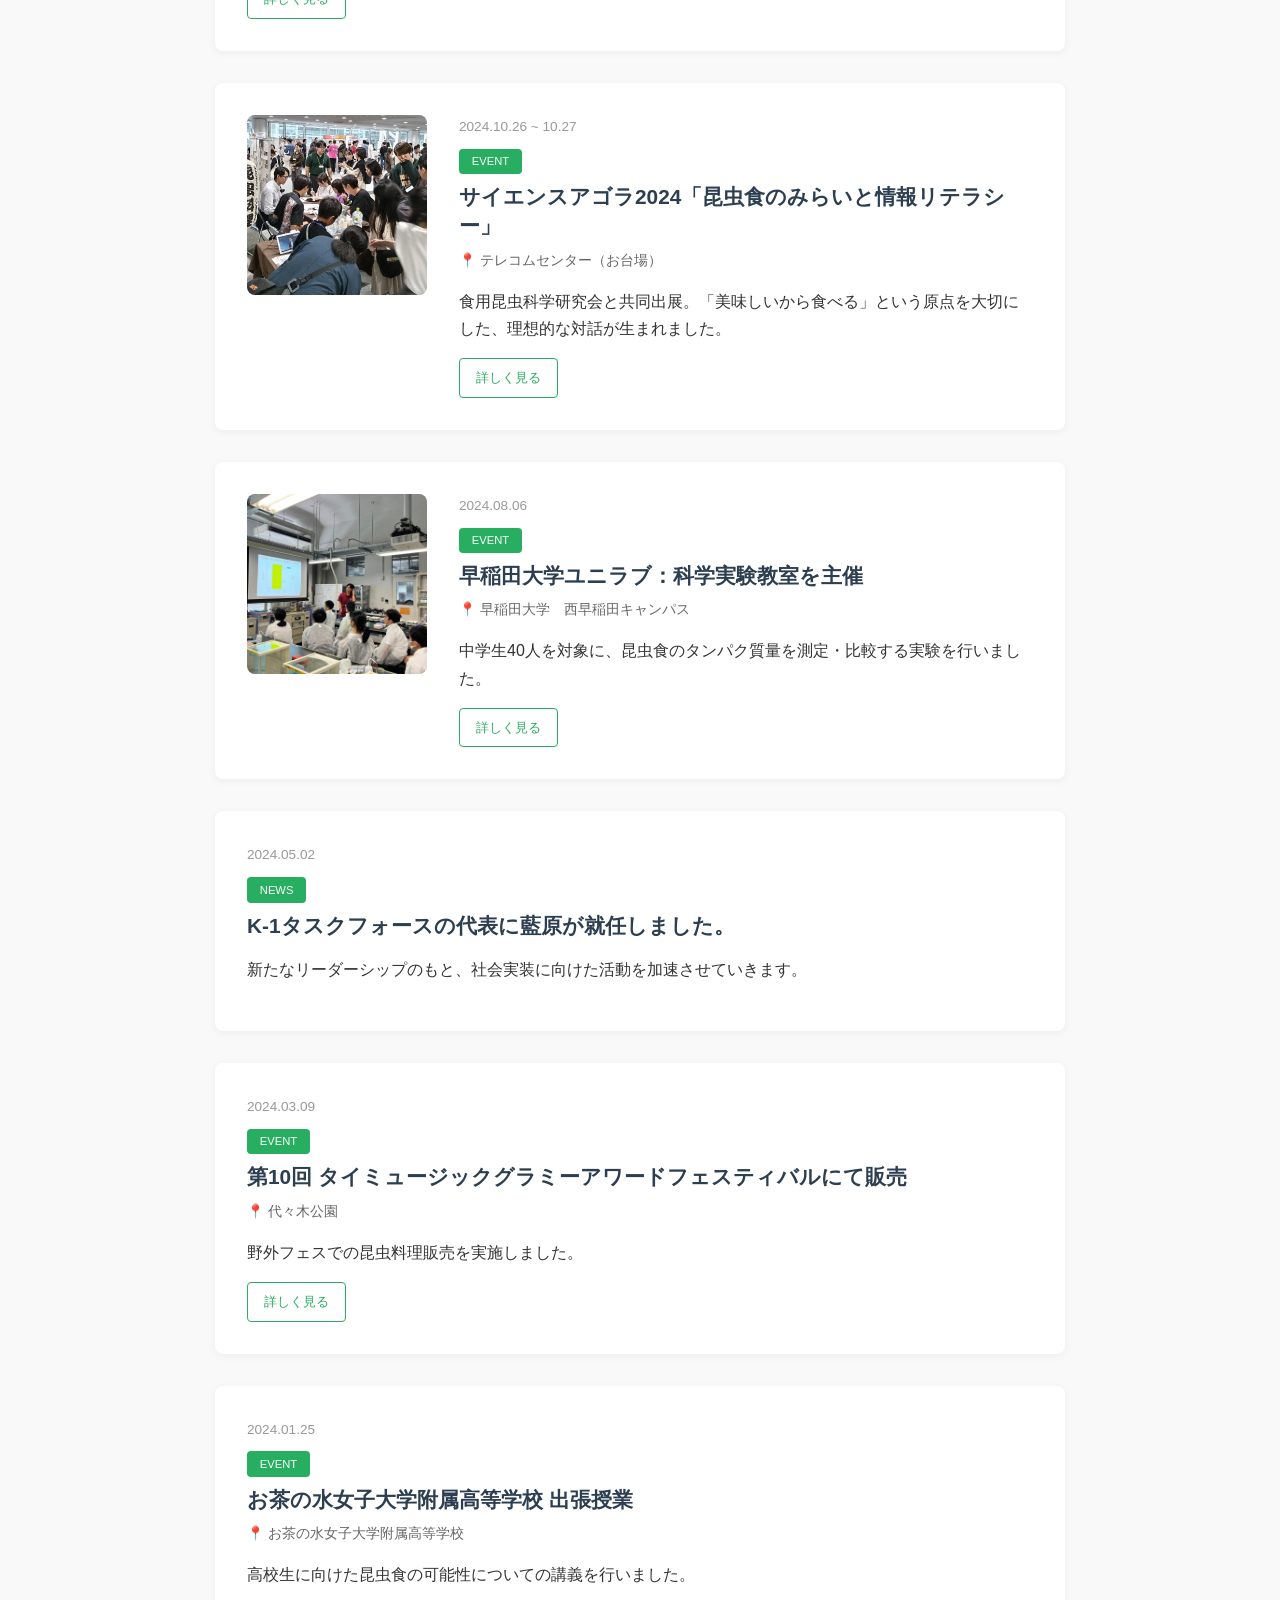
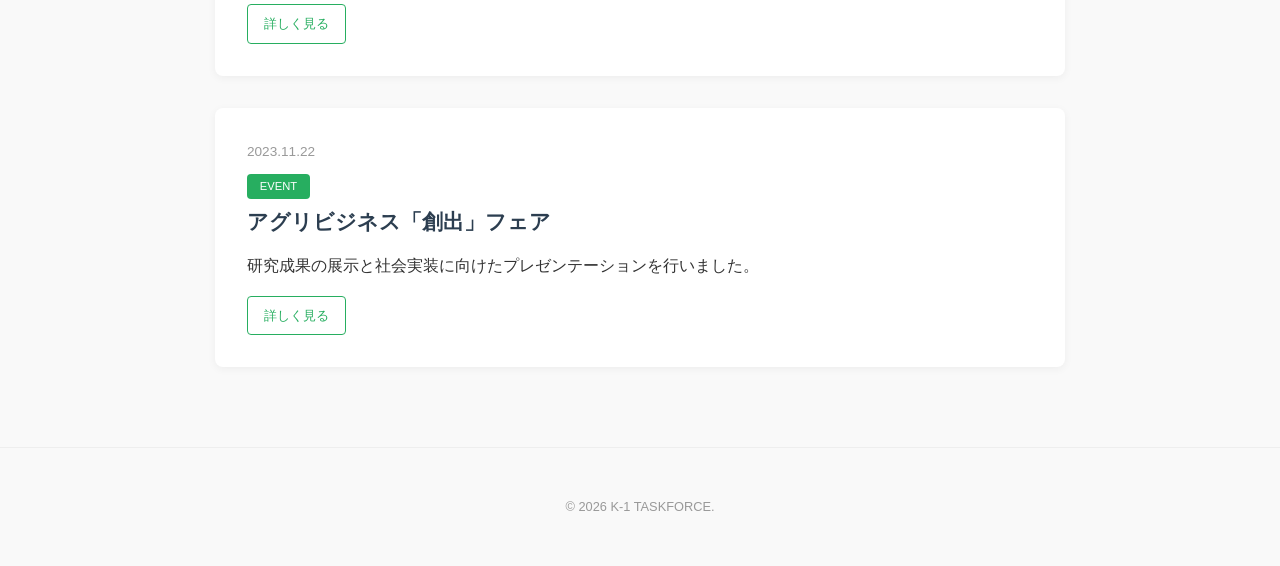
==== commit c95301a6: "CSSを style.css に一本化・ファビコン追加（全HTMLから<style>タグ削除） Co-Authored-By: Claude Sonnet 4.6 <noreply@anthropic" ====
--- a/activity.html
+++ b/activity.html
@@ -13,38 +13,8 @@
     <meta property="og:description" content="昆虫食の社会実装を目指す学生団体「K-1タスクフォース」の公式ページです。活動実績やイベント出展情報などを発信しています。">
     <meta name="twitter:card" content="summary_large_image">
     <meta name="google-site-verification" content="Trgu1eiCLAtIteQYHwvQUB7ynaxj96qaWu15byhWsTI" />
-    <style>
-        :root { --primary-color: #2c3e50; --accent-color: #27ae60; --bg-color: #f9f9f9; --text-color: #333; }
-        body { font-family: "Helvetica Neue", Arial, "Hiragino Kaku Gothic ProN", sans-serif; line-height: 1.8; color: var(--text-color); background-color: var(--bg-color); margin: 0; }
-        header { background: white; border-bottom: 1px solid #eee; padding: 1rem 2rem; position: sticky; top: 0; z-index: 100; }
-        nav { max-width: 1100px; margin: 0 auto; display: flex; justify-content: space-between; align-items: center; flex-wrap: wrap; }
-        .logo { font-weight: bold; font-size: 1.2rem; color: var(--primary-color); text-decoration: none; }
-        .nav-links { display: flex; gap: 1.5rem; }
-        .nav-links a { text-decoration: none; color: #666; font-size: 0.85rem; text-align: center; transition: color 0.3s; }
-        .nav-links a:hover { color: var(--accent-color); }
-        .nav-links a span { display: block; font-size: 0.65rem; color: #999; margin-top: -2px; }
-        .container { max-width: 900px; margin: 3rem auto; padding: 0 2rem; }
-        h2 { border-bottom: 2px solid var(--accent-color); display: inline-block; padding-bottom: 0.5rem; margin-bottom: 2rem; }
-        .section-title-en { display: block; font-size: 0.8rem; color: var(--accent-color); text-transform: uppercase; letter-spacing: 2px; }
-        .news-item { background: white; padding: 2rem; border-radius: 8px; box-shadow: 0 2px 8px rgba(0,0,0,0.05); margin-bottom: 2rem; display: flex; gap: 2rem; align-items: flex-start; }
-        .news-date { font-size: 0.85rem; color: #999; margin-bottom: 0.5rem; display: block; }
-        .news-content { flex: 1; }
-        .news-title { font-size: 1.3rem; font-weight: bold; margin-bottom: 0.5rem; color: var(--primary-color); line-height: 1.4; }
-        .news-tag { display: inline-block; background-color: var(--accent-color); color: white; padding: 0.2rem 0.8rem; border-radius: 4px; font-size: 0.7rem; margin-bottom: 0.5rem; margin-right: 0.5rem; }
-        .news-location { font-size: 0.85rem; color: #666; margin-bottom: 1rem; display: block; }
-        .news-image { width: 180px; height: 180px; object-fit: cover; border-radius: 8px; background-color: #eee; flex-shrink: 0; }
-        .btn-container { display: flex; gap: 10px; flex-wrap: wrap; margin-top: 1rem; }
-        .btn-link { display: inline-block; padding: 0.5rem 1rem; background: white; border: 1px solid var(--accent-color); color: var(--accent-color); text-decoration: none; border-radius: 4px; font-size: 0.8rem; transition: all 0.3s; }
-        .btn-link:hover { background: var(--accent-color); color: white; }
-        footer { text-align: center; padding: 3rem; font-size: 0.8rem; color: #999; border-top: 1px solid #eee; margin-top: 5rem; }
-        @media (max-width: 768px) {
-            header { padding: 1rem; }
-            nav { flex-direction: column; gap: 1rem; }
-            .nav-links { gap: 0.8rem; flex-wrap: wrap; justify-content: center; }
-            .news-item { flex-direction: column; }
-            .news-image { width: 100%; height: 200px; margin-bottom: 1rem; }
-        }
-    </style>
+    <link rel="icon" href="icon.jpg" type="image/jpeg">
+    <link rel="stylesheet" href="style.css">
 </head>
 <body>
 <header>
--- a/style.css
+++ b/style.css
@@ -0,0 +1,82 @@
+/* === Variables & Base === */
+:root { --primary-color: #2c3e50; --accent-color: #27ae60; --bg-color: #f9f9f9; --text-color: #333; }
+body { font-family: "Helvetica Neue", Arial, "Hiragino Kaku Gothic ProN", sans-serif; line-height: 1.7; color: var(--text-color); background-color: var(--bg-color); margin: 0; }
+
+/* === Header & Nav === */
+header { background: white; border-bottom: 1px solid #eee; padding: 1rem 2rem; position: sticky; top: 0; z-index: 100; }
+nav { max-width: 1100px; margin: 0 auto; display: flex; justify-content: space-between; align-items: center; flex-wrap: wrap; }
+.logo { font-weight: bold; font-size: 1.2rem; color: var(--primary-color); text-decoration: none; }
+.nav-links { display: flex; gap: 1.5rem; }
+.nav-links a { text-decoration: none; color: #666; font-size: 0.85rem; text-align: center; transition: color 0.3s; }
+.nav-links a:hover { color: var(--accent-color); }
+.nav-links a span { display: block; font-size: 0.65rem; color: #999; margin-top: -2px; }
+
+/* === Hero (index) === */
+.hero { background: linear-gradient(135deg, #2c3e50 0%, #34495e 100%); color: white; padding: 5rem 2rem; text-align: center; }
+
+/* === Layout === */
+.container { max-width: 850px; margin: 3rem auto; padding: 0 2rem; }
+
+/* === Typography === */
+h2 { border-bottom: 2px solid var(--accent-color); display: inline-block; padding-bottom: 0.5rem; margin-bottom: 2rem; }
+h3 { color: var(--primary-color); margin-top: 3rem; border-left: 4px solid var(--primary-color); padding-left: 1rem; font-size: 1.1rem; }
+.section-title-en { display: block; font-size: 0.8rem; color: var(--accent-color); text-transform: uppercase; letter-spacing: 2px; }
+
+/* === Footer === */
+footer { text-align: center; padding: 3rem; font-size: 0.8rem; color: #999; border-top: 1px solid #eee; margin-top: 5rem; }
+
+/* === Activity: News items === */
+.news-item { background: white; padding: 2rem; border-radius: 8px; box-shadow: 0 2px 8px rgba(0,0,0,0.05); margin-bottom: 2rem; display: flex; gap: 2rem; align-items: flex-start; }
+.news-date { font-size: 0.85rem; color: #999; margin-bottom: 0.5rem; display: block; }
+.news-content { flex: 1; }
+.news-title { font-size: 1.3rem; font-weight: bold; margin-bottom: 0.5rem; color: var(--primary-color); line-height: 1.4; }
+.news-tag { display: inline-block; background-color: var(--accent-color); color: white; padding: 0.2rem 0.8rem; border-radius: 4px; font-size: 0.7rem; margin-bottom: 0.5rem; margin-right: 0.5rem; }
+.news-location { font-size: 0.85rem; color: #666; margin-bottom: 1rem; display: block; }
+.news-image { width: 180px; height: 180px; object-fit: cover; border-radius: 8px; background-color: #eee; flex-shrink: 0; }
+.btn-container { display: flex; gap: 10px; flex-wrap: wrap; margin-top: 1rem; }
+.btn-link { display: inline-block; padding: 0.5rem 1rem; background: white; border: 1px solid var(--accent-color); color: var(--accent-color); text-decoration: none; border-radius: 4px; font-size: 0.8rem; transition: all 0.3s; }
+.btn-link:hover { background: var(--accent-color); color: white; }
+
+/* === Members === */
+.member-grid { display: grid; grid-template-columns: repeat(auto-fit, minmax(300px, 1fr)); gap: 1.5rem; margin-top: 1.5rem; }
+.member-card { background: white; padding: 1.5rem; border-radius: 8px; box-shadow: 0 2px 8px rgba(0,0,0,0.05); transition: transform 0.2s; }
+.member-card:hover { transform: translateY(-3px); box-shadow: 0 4px 15px rgba(0,0,0,0.1); }
+.member-name { font-size: 1.1rem; font-weight: bold; margin-bottom: 0.2rem; }
+.member-kana { font-size: 0.7rem; color: #999; margin-bottom: 0.8rem; }
+.member-info { font-size: 0.85rem; color: #555; line-height: 1.5; }
+.lab-name { font-size: 0.8rem; color: var(--accent-color); margin-top: 0.5rem; font-weight: bold; }
+
+/* === Representative === */
+.profile-card { background: white; padding: 3rem; border-radius: 12px; box-shadow: 0 4px 15px rgba(0,0,0,0.05); text-align: center; }
+.profile-img { width: 180px; height: 180px; border-radius: 50%; object-fit: cover; border: 4px solid white; box-shadow: 0 4px 10px rgba(0,0,0,0.1); margin-bottom: 1.5rem; }
+
+/* === Contact === */
+.contact-card { background: white; padding: 3rem 2rem; border-radius: 12px; box-shadow: 0 4px 15px rgba(0,0,0,0.05); text-align: center; margin-top: 2rem; }
+.email-section { margin: 2rem 0 3.5rem; }
+.email-box { display: inline-block; background: #f0f4f8; padding: 1.5rem 2.5rem; border-radius: 8px; border: 2px dashed var(--accent-color); }
+.email-address { display: block; font-size: 1.4rem; font-weight: bold; color: var(--primary-color); text-decoration: none; margin-bottom: 0.5rem; transition: color 0.3s; word-break: break-all; }
+.email-address:hover { color: var(--accent-color); }
+.email-label { font-size: 0.8rem; color: #666; }
+.sns-section { border-top: 1px solid #eee; margin-top: 2rem; padding-top: 2rem; }
+.sns-container { display: flex; justify-content: center; gap: 1.5rem; margin-top: 1.5rem; flex-wrap: wrap; }
+.sns-button { display: flex; align-items: center; gap: 10px; padding: 0.8rem 1.5rem; border-radius: 50px; text-decoration: none; font-size: 0.9rem; font-weight: bold; transition: transform 0.2s, opacity 0.3s; color: white; min-width: 180px; justify-content: center; }
+.sns-button:hover { transform: translateY(-3px); opacity: 0.9; }
+.btn-x { background-color: #000; }
+.btn-instagram { background: linear-gradient(45deg, #f09433 0%, #e6683c 25%, #dc2743 50%, #cc2366 75%, #bc1888 100%); }
+
+/* === Responsive === */
+@media (max-width: 768px) {
+    header { padding: 1rem; }
+    nav { flex-direction: column; gap: 1rem; }
+    .nav-links { gap: 0.8rem; flex-wrap: wrap; justify-content: center; }
+    .nav-links a { font-size: 0.75rem; }
+    .hero h1 { font-size: 1.8rem; }
+    .container { padding: 0 1.5rem; margin: 2rem auto; }
+    h2 { font-size: 1.4rem; }
+    .member-grid { grid-template-columns: 1fr !important; }
+    .profile-card { padding: 2rem 1rem; }
+    .news-item { flex-direction: column; }
+    .news-image { width: 100%; height: 200px; margin-bottom: 1rem; }
+    .email-address { font-size: 1.1rem; }
+    .email-box { padding: 1.2rem; }
+}
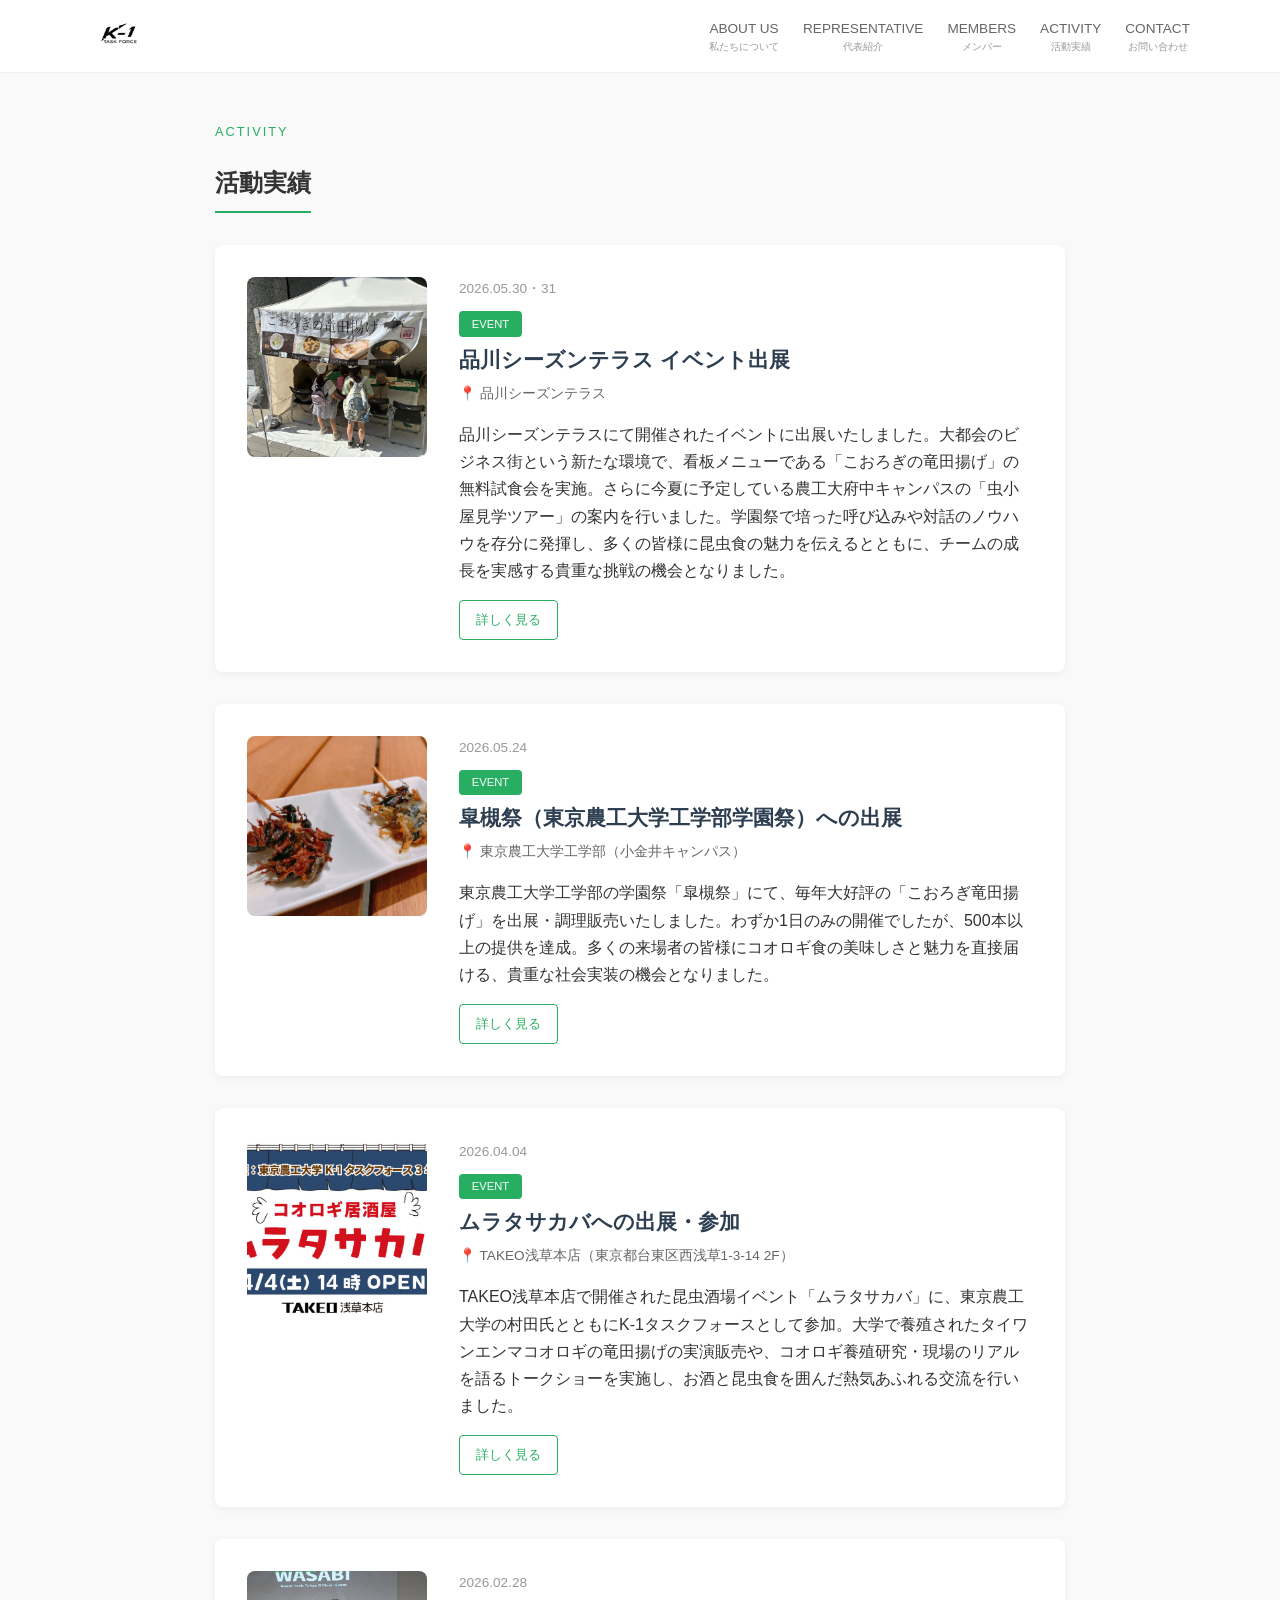
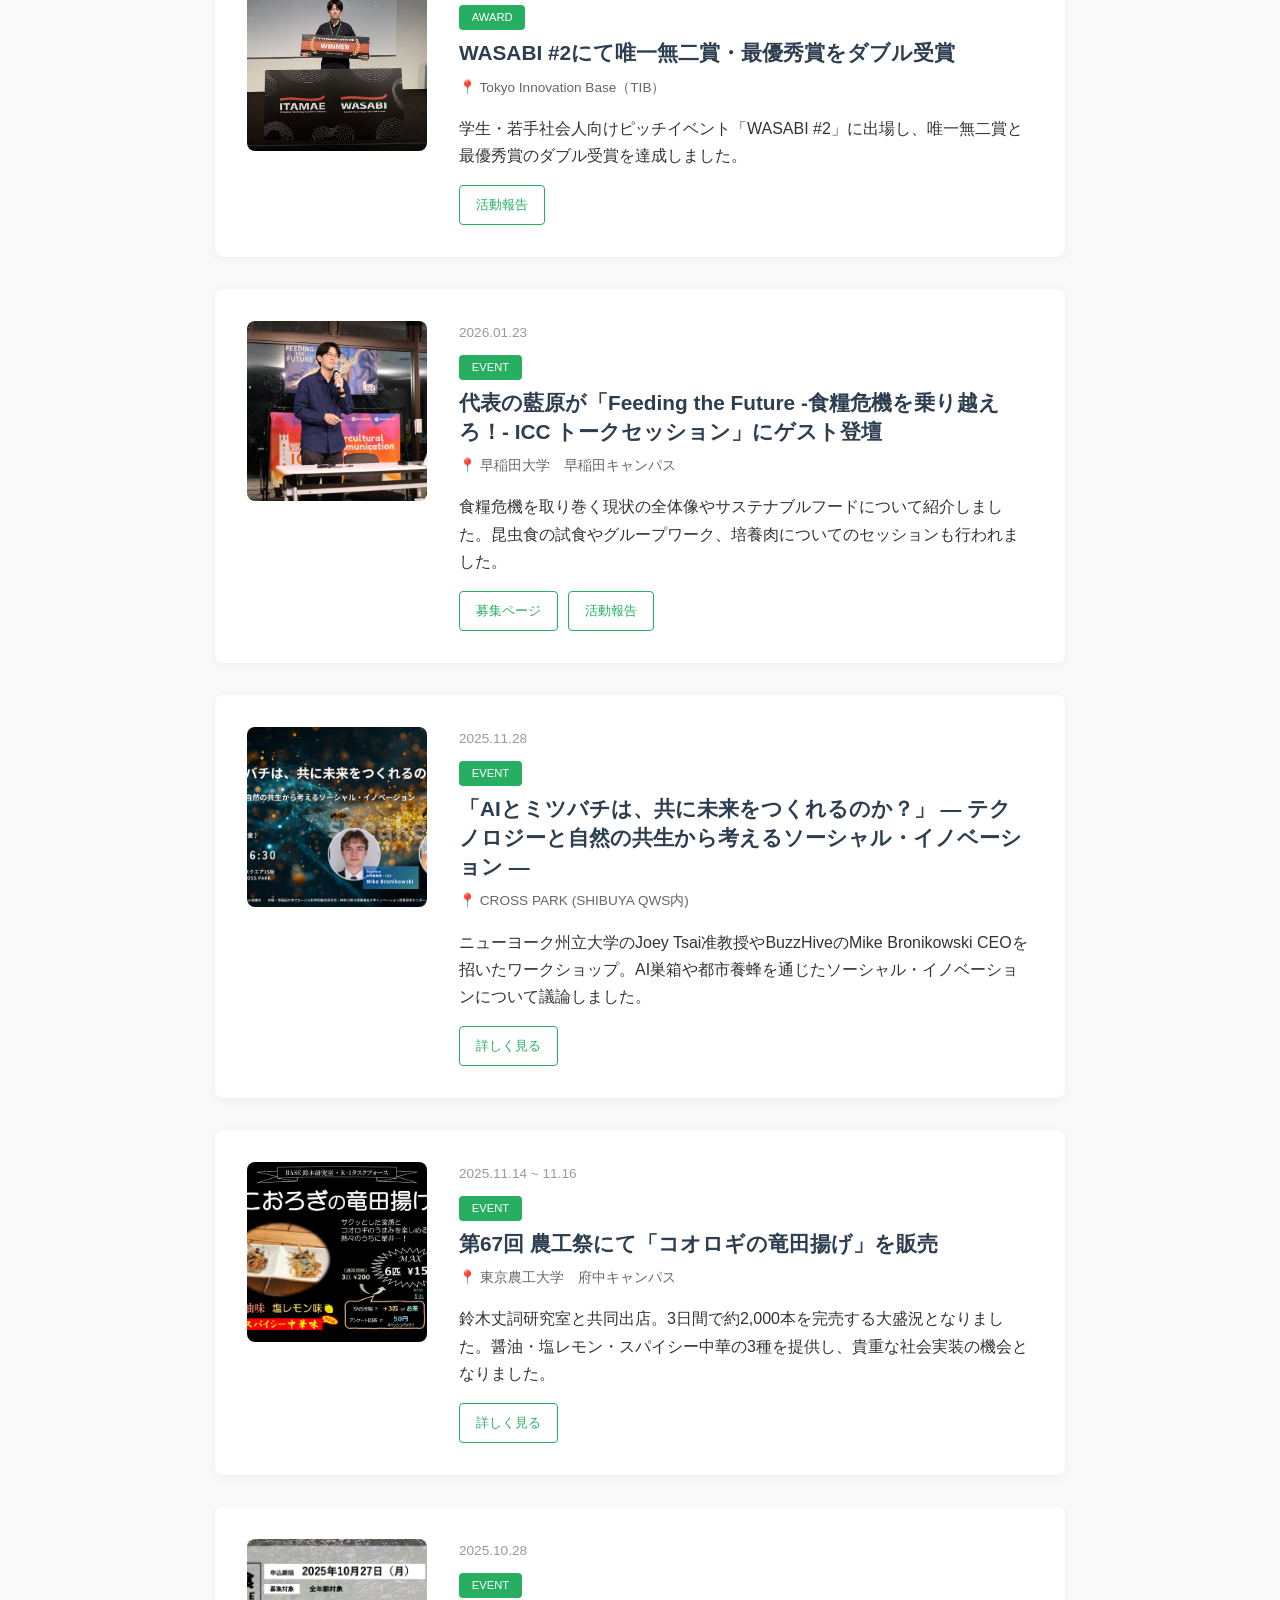
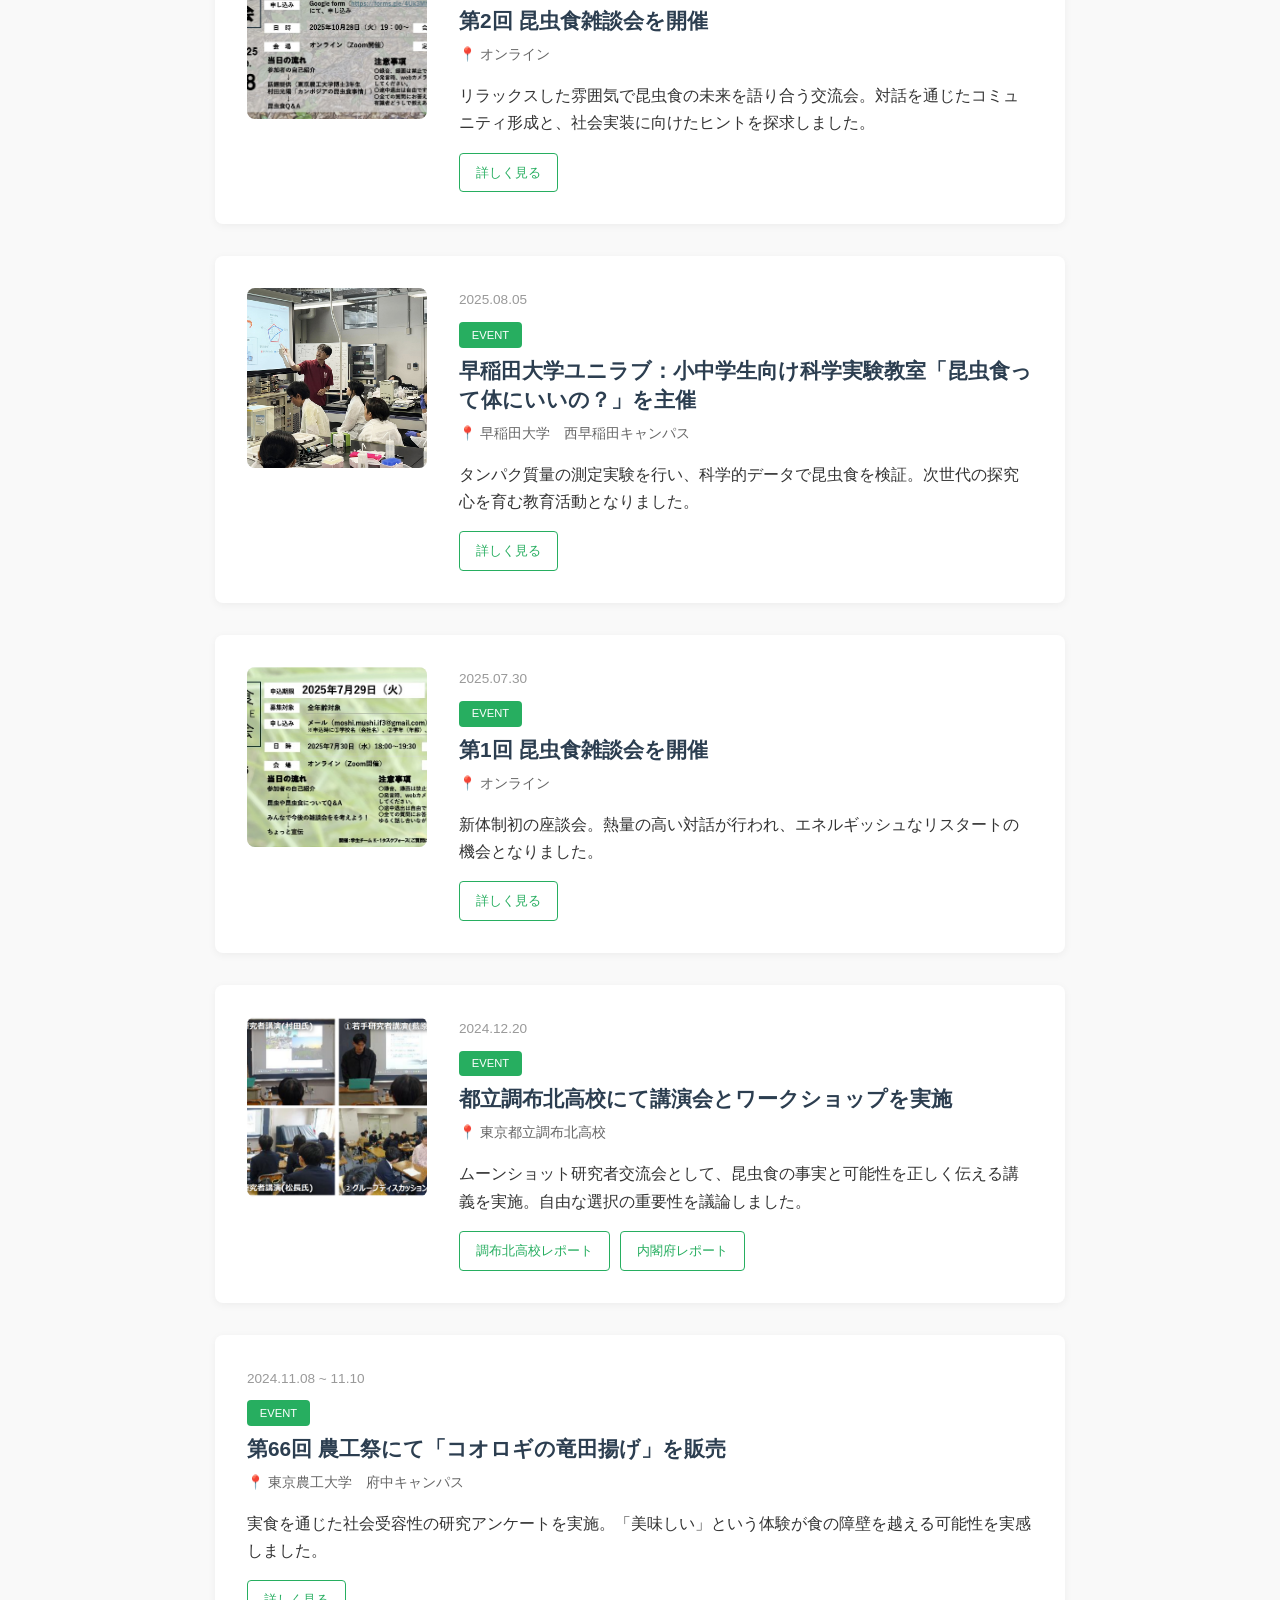
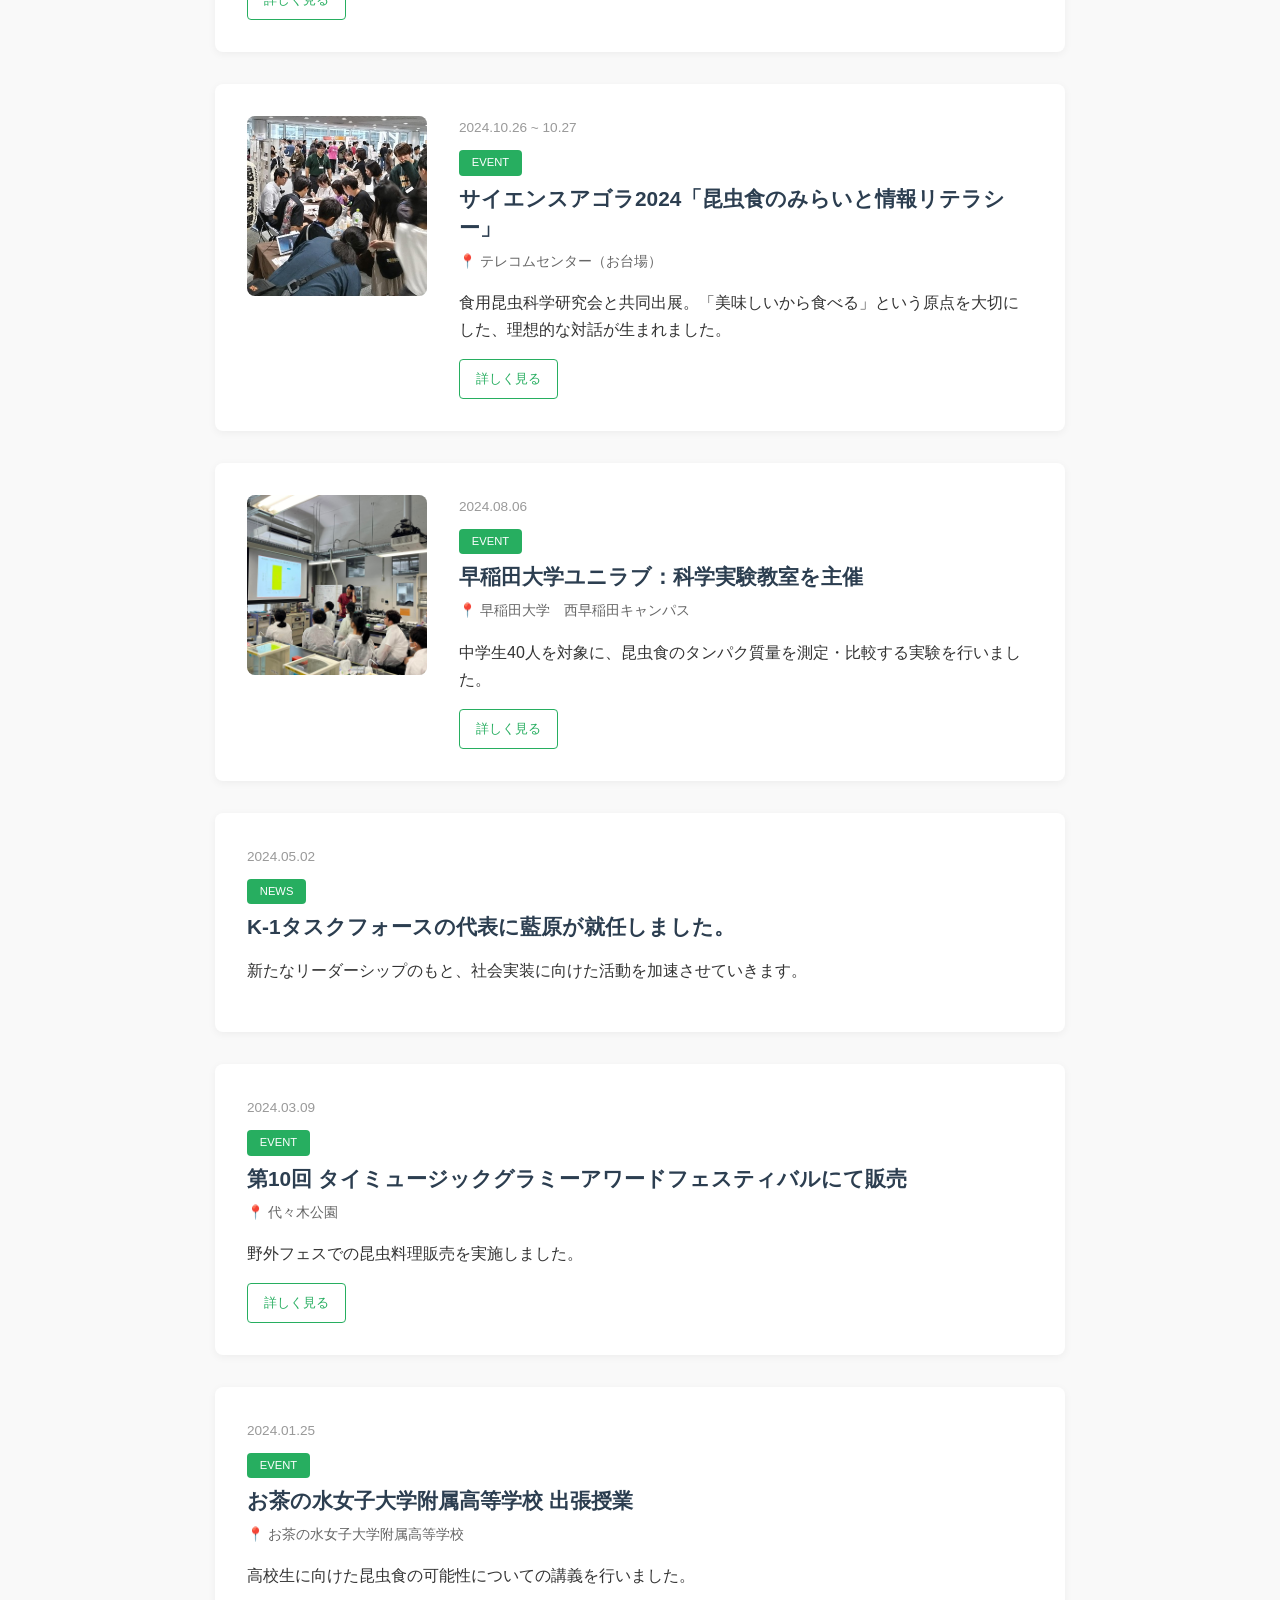
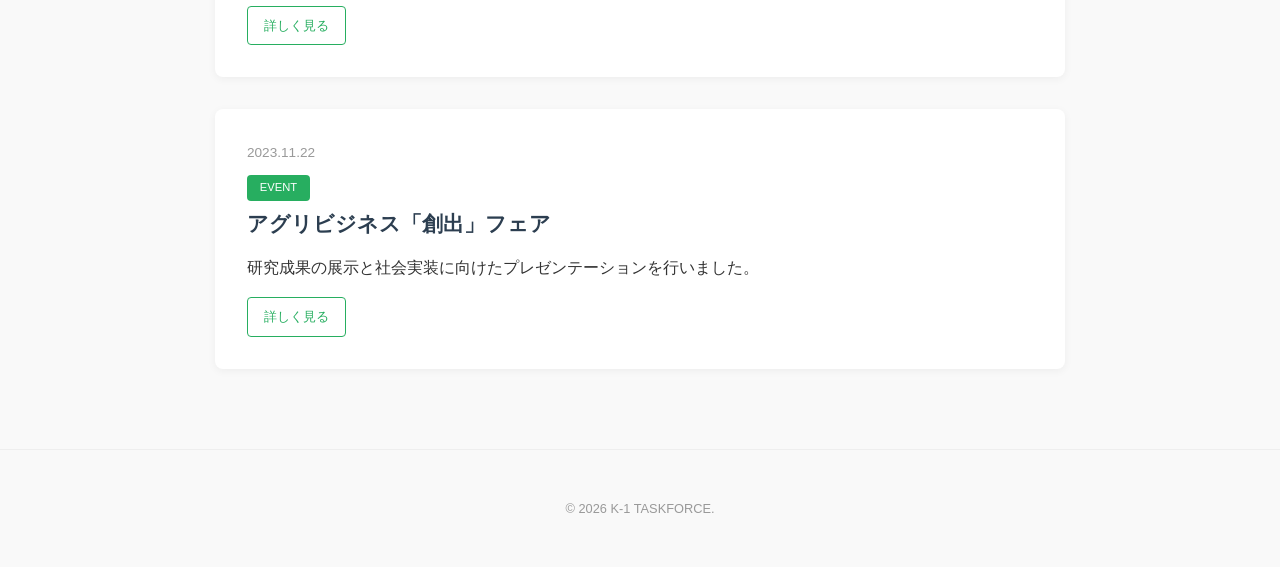
==== commit 6480df62: "ヘッダーのテキストロゴを画像（logo_black.PNG）に置き換え・レスポンシブ対応 Co-Authored-By: Claude Sonnet 4.6 <noreply@anthropic.co" ====
--- a/activity.html
+++ b/activity.html
@@ -19,7 +19,9 @@
 <body>
 <header>
     <nav>
-        <a href="index.html" class="logo">K-1タスクフォース</a>
+        <a href="index.html" class="logo">
+            <img src="logo_black.PNG" alt="K-1タスクフォース">
+        </a>
         <div class="nav-links">
             <a href="index.html">ABOUT US<span>私たちについて</span></a>
             <a href="representative.html">REPRESENTATIVE<span>代表紹介</span></a>
--- a/style.css
+++ b/style.css
@@ -5,7 +5,8 @@
 /* === Header & Nav === */
 header { background: white; border-bottom: 1px solid #eee; padding: 1rem 2rem; position: sticky; top: 0; z-index: 100; }
 nav { max-width: 1100px; margin: 0 auto; display: flex; justify-content: space-between; align-items: center; flex-wrap: wrap; }
-.logo { font-weight: bold; font-size: 1.2rem; color: var(--primary-color); text-decoration: none; }
+.logo { text-decoration: none; display: flex; align-items: center; flex-shrink: 0; }
+.logo img { height: 40px; width: auto; display: block; }
 .nav-links { display: flex; gap: 1.5rem; }
 .nav-links a { text-decoration: none; color: #666; font-size: 0.85rem; text-align: center; transition: color 0.3s; }
 .nav-links a:hover { color: var(--accent-color); }
@@ -66,8 +67,9 @@
 
 /* === Responsive === */
 @media (max-width: 768px) {
-    header { padding: 1rem; }
-    nav { flex-direction: column; gap: 1rem; }
+    header { padding: 0.8rem 1rem; }
+    nav { flex-direction: column; gap: 0.8rem; align-items: center; }
+    .logo img { height: 32px; }
     .nav-links { gap: 0.8rem; flex-wrap: wrap; justify-content: center; }
     .nav-links a { font-size: 0.75rem; }
     .hero h1 { font-size: 1.8rem; }
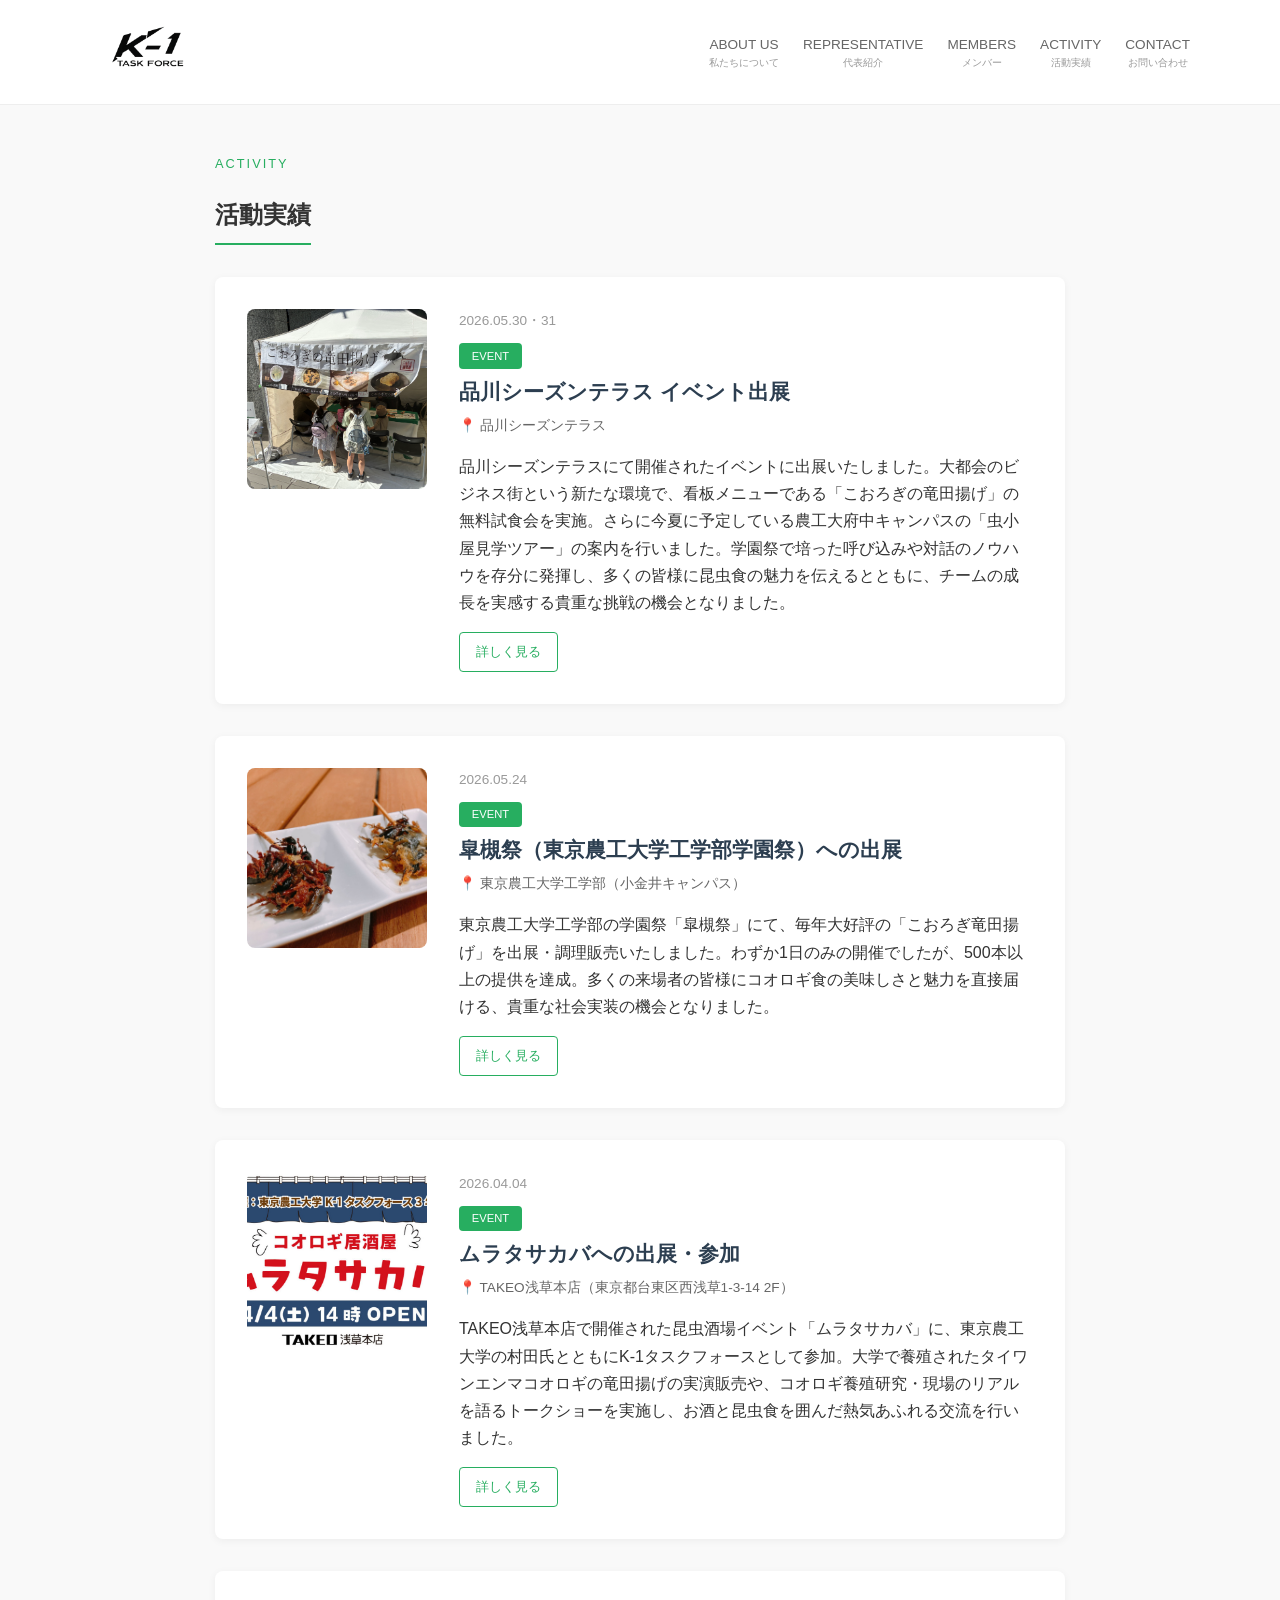
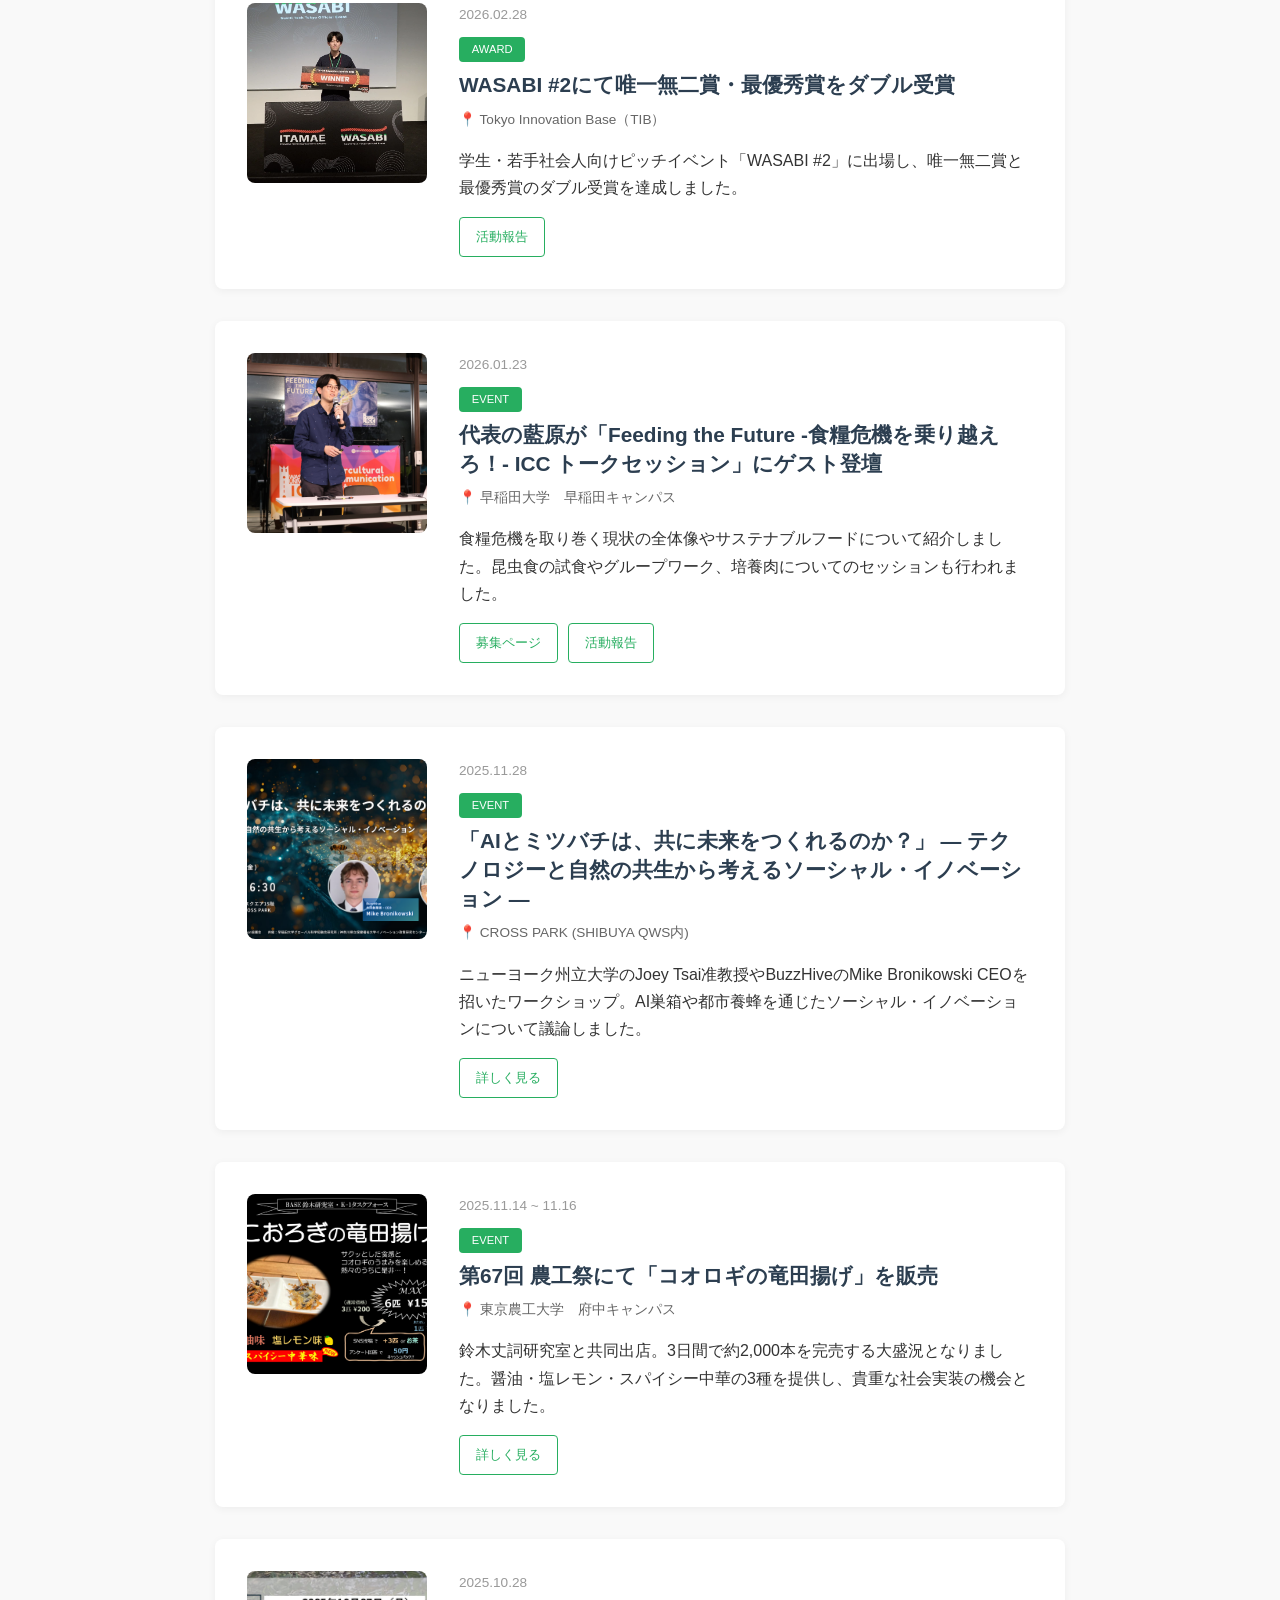
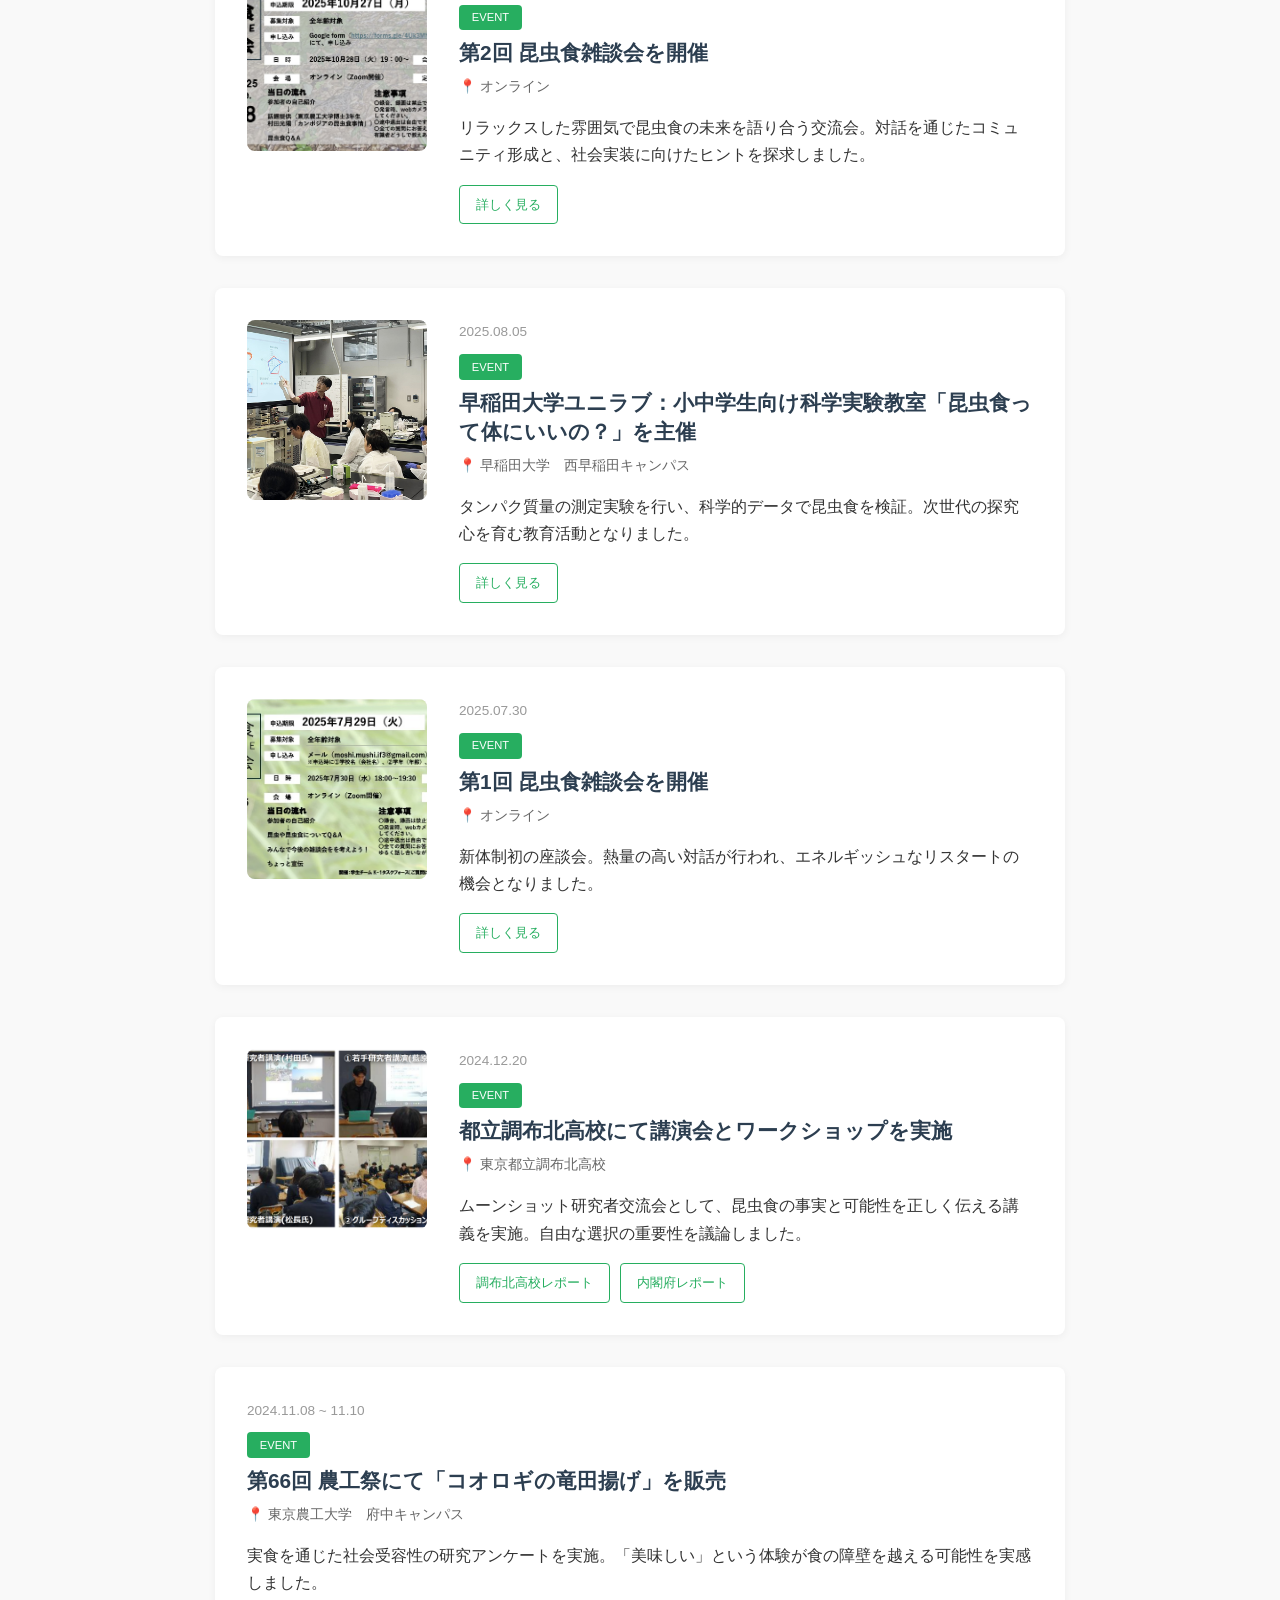
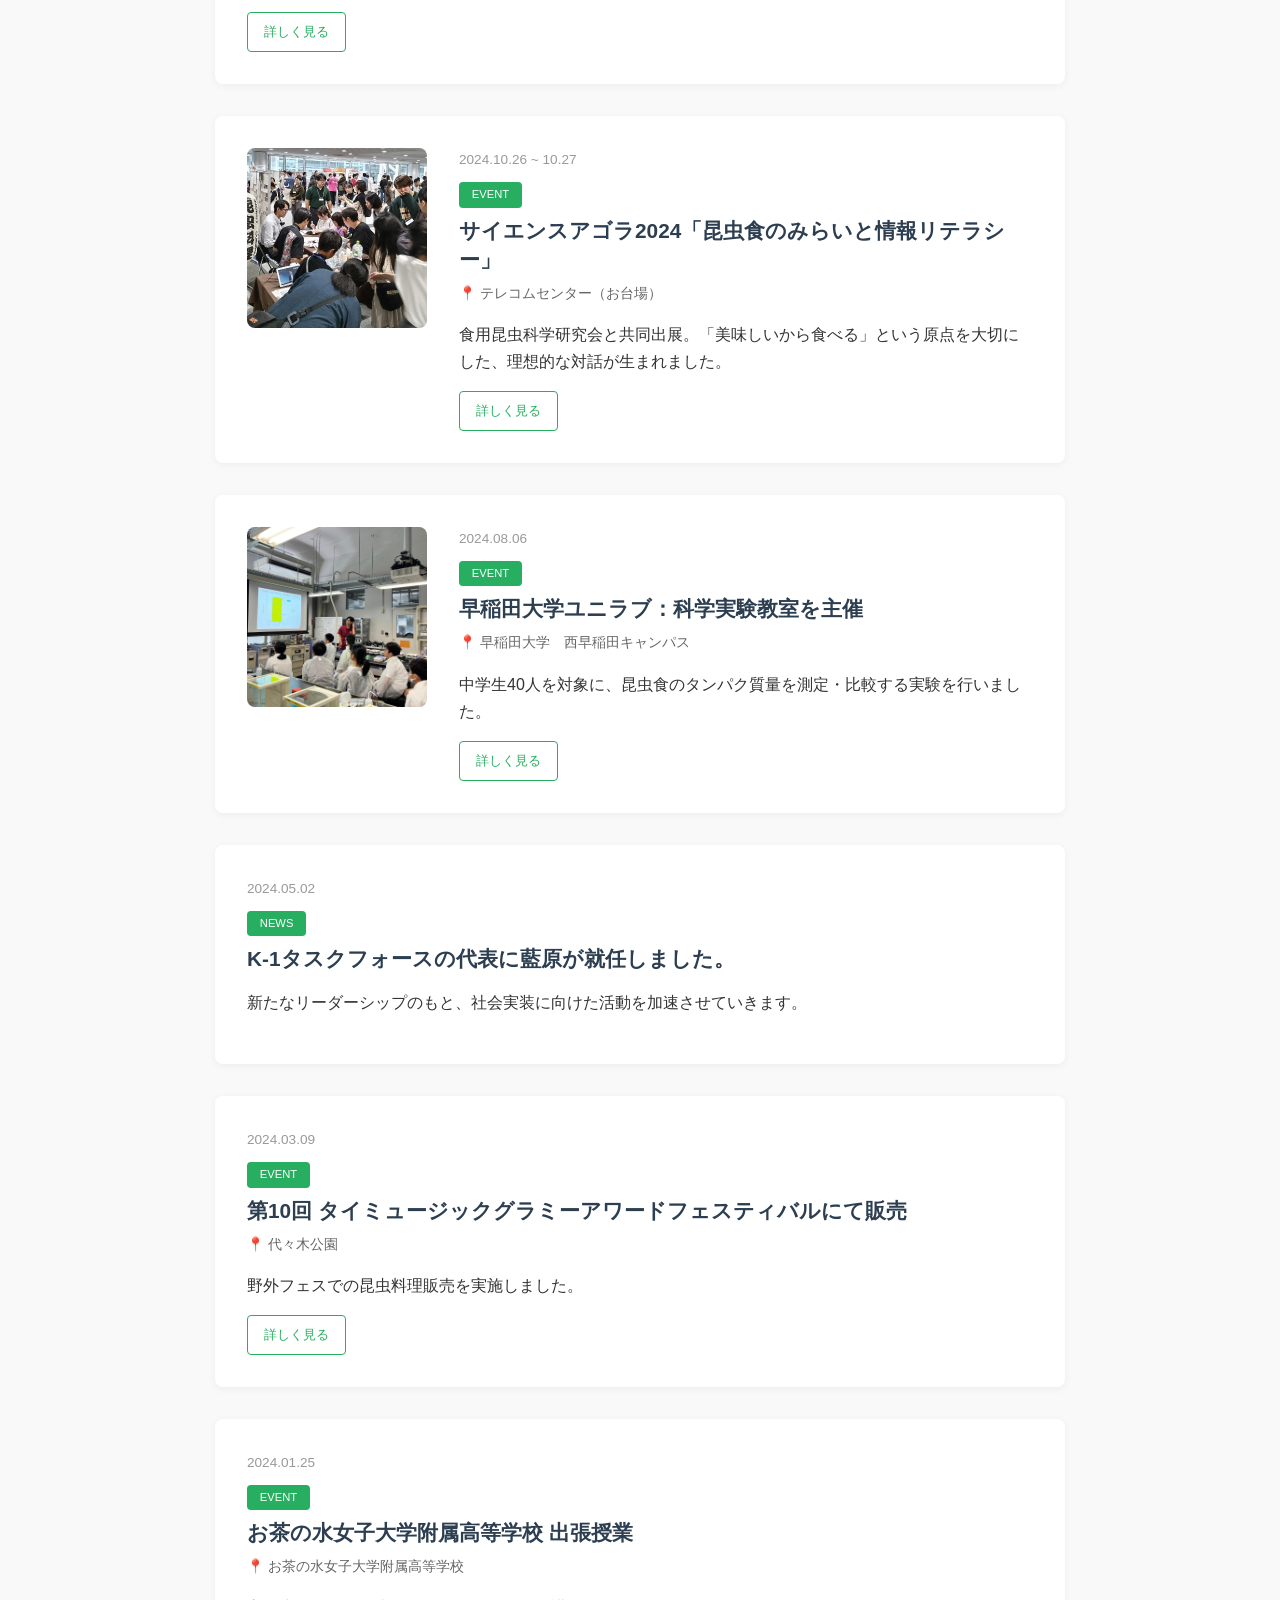
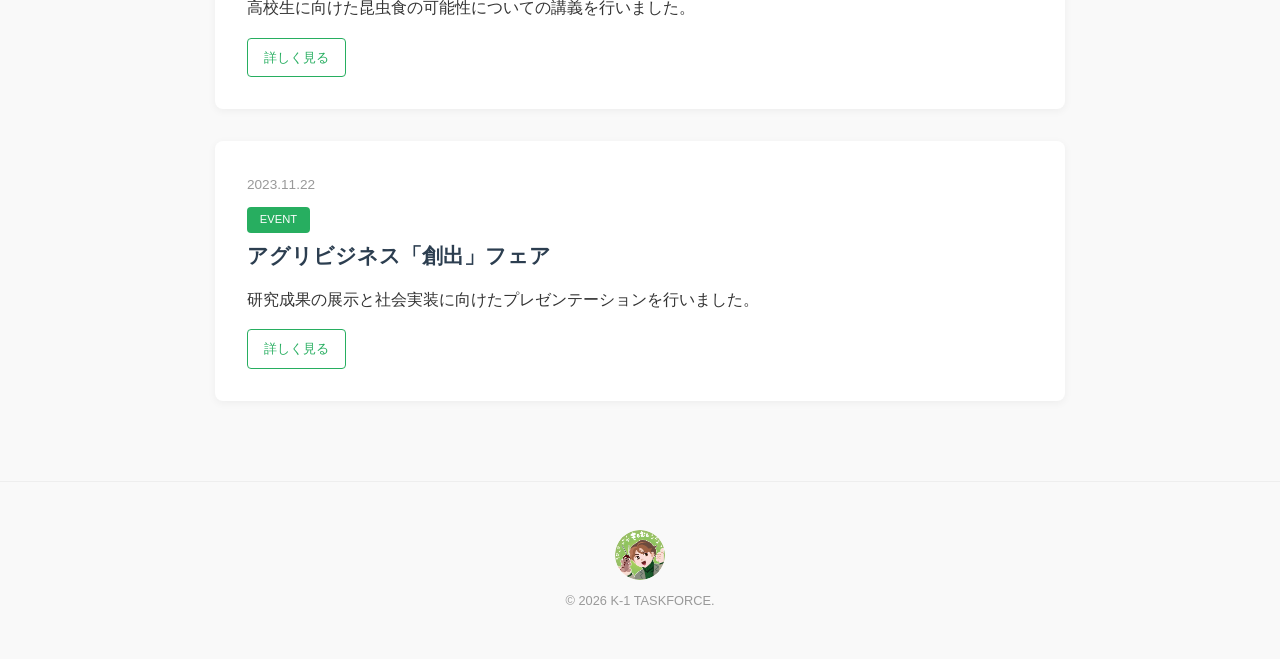
==== commit ddc35942: "ファビコン修正（icon.jpg→icon.png）・フッターにもしむし画像を追加 Co-Authored-By: Claude Sonnet 4.6 <noreply@anthropic.com>" ====
--- a/activity.html
+++ b/activity.html
@@ -13,7 +13,7 @@
     <meta property="og:description" content="昆虫食の社会実装を目指す学生団体「K-1タスクフォース」の公式ページです。活動実績やイベント出展情報などを発信しています。">
     <meta name="twitter:card" content="summary_large_image">
     <meta name="google-site-verification" content="Trgu1eiCLAtIteQYHwvQUB7ynaxj96qaWu15byhWsTI" />
-    <link rel="icon" href="icon.jpg" type="image/jpeg">
+    <link rel="icon" href="icon.png" type="image/png">
     <link rel="stylesheet" href="style.css">
 </head>
 <body>
@@ -281,6 +281,11 @@
 
 </div>
 
-<footer>&copy; 2026 K-1 TASKFORCE.</footer>
+<footer>
+    <div style="display: flex; align-items: center; justify-content: center; gap: 10px; flex-direction: column;">
+        <img src="icon.png" alt="もしむし" style="height: 50px; width: 50px; border-radius: 50%; object-fit: cover;">
+        <span>&copy; 2026 K-1 TASKFORCE.</span>
+    </div>
+</footer>
 </body>
 </html>
--- a/style.css
+++ b/style.css
@@ -3,10 +3,10 @@
 body { font-family: "Helvetica Neue", Arial, "Hiragino Kaku Gothic ProN", sans-serif; line-height: 1.7; color: var(--text-color); background-color: var(--bg-color); margin: 0; }
 
 /* === Header & Nav === */
-header { background: white; border-bottom: 1px solid #eee; padding: 1rem 2rem; position: sticky; top: 0; z-index: 100; }
+header { background: white; border-bottom: 1px solid #eee; padding: 0.75rem 2rem; position: sticky; top: 0; z-index: 100; }
 nav { max-width: 1100px; margin: 0 auto; display: flex; justify-content: space-between; align-items: center; flex-wrap: wrap; }
 .logo { text-decoration: none; display: flex; align-items: center; flex-shrink: 0; }
-.logo img { height: 40px; width: auto; display: block; }
+.logo img { height: 80px !important; width: auto !important; max-width: none !important; display: inline-block !important; vertical-align: middle; }
 .nav-links { display: flex; gap: 1.5rem; }
 .nav-links a { text-decoration: none; color: #666; font-size: 0.85rem; text-align: center; transition: color 0.3s; }
 .nav-links a:hover { color: var(--accent-color); }
@@ -67,9 +67,9 @@
 
 /* === Responsive === */
 @media (max-width: 768px) {
-    header { padding: 0.8rem 1rem; }
-    nav { flex-direction: column; gap: 0.8rem; align-items: center; }
-    .logo img { height: 32px; }
+    header { padding: 0.75rem 1rem; }
+    nav { flex-direction: column; gap: 0.75rem; align-items: center; }
+    .logo img { height: 60px !important; }
     .nav-links { gap: 0.8rem; flex-wrap: wrap; justify-content: center; }
     .nav-links a { font-size: 0.75rem; }
     .hero h1 { font-size: 1.8rem; }
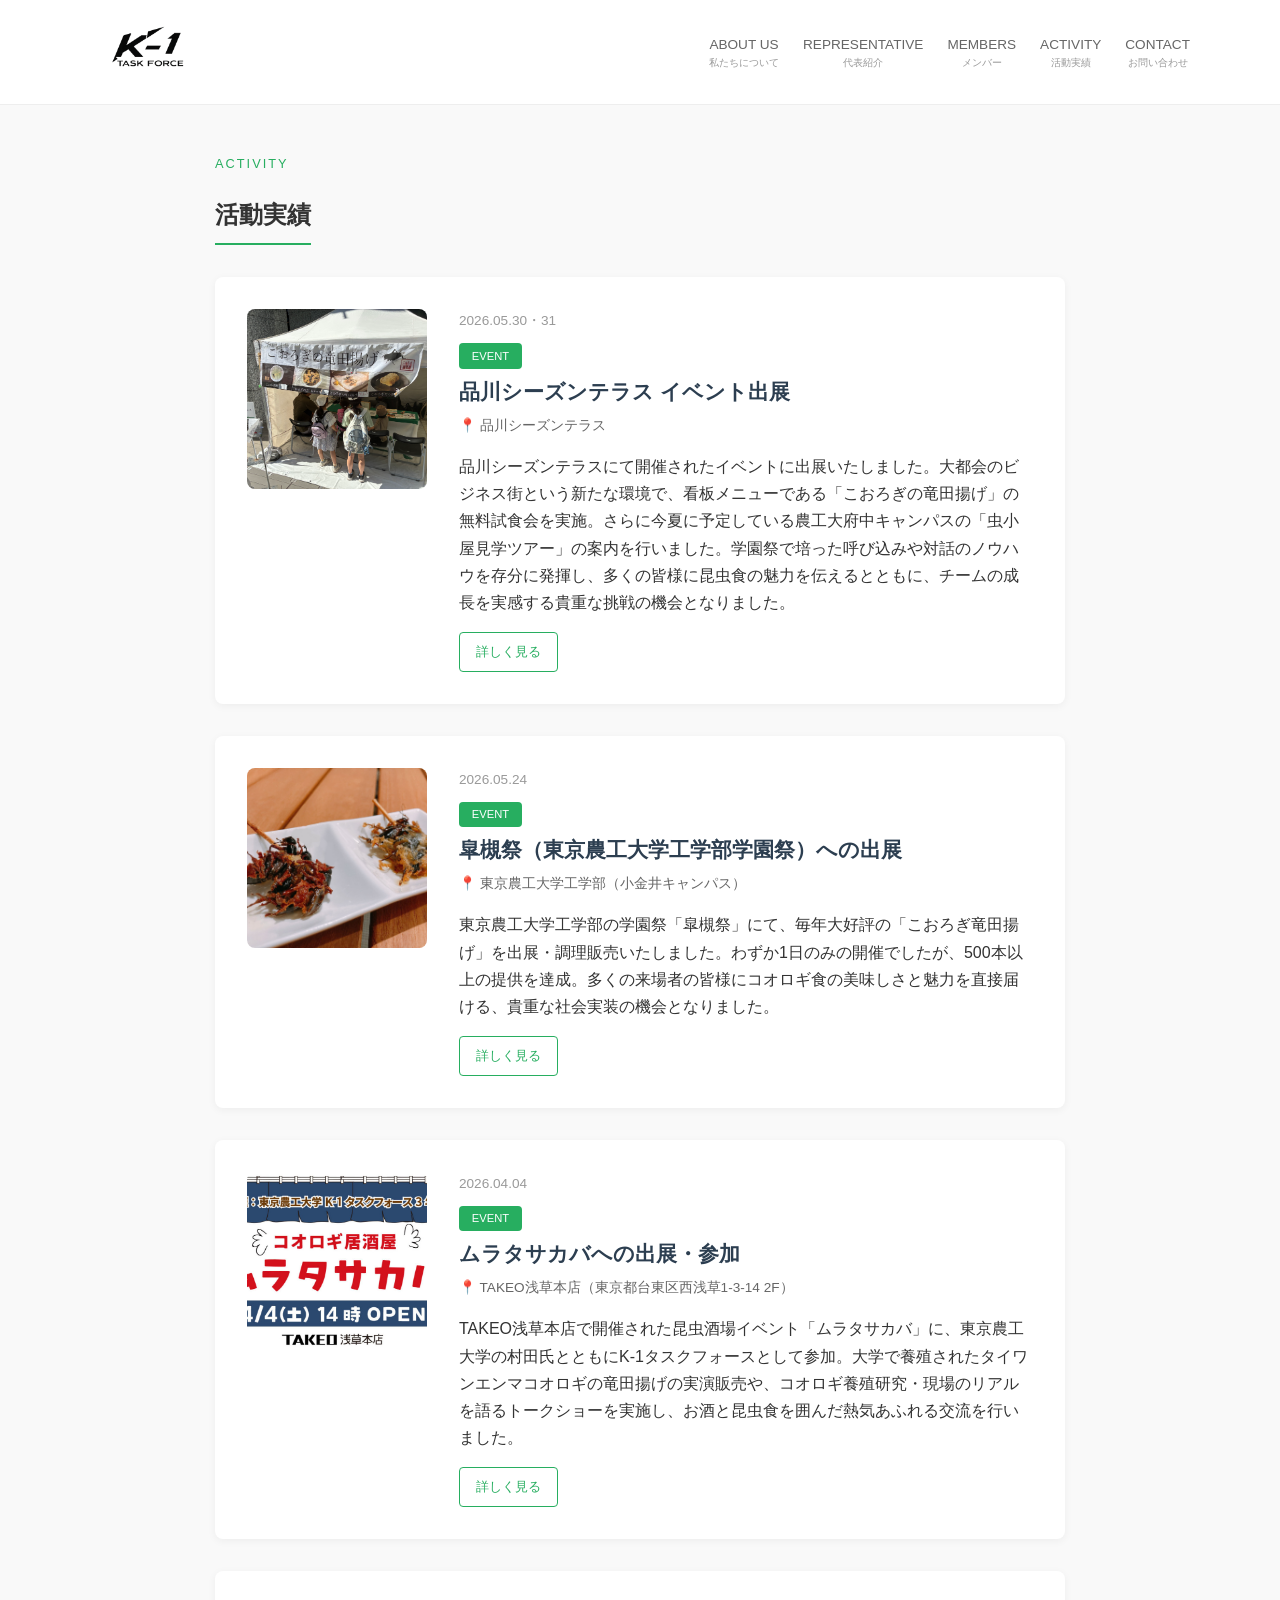
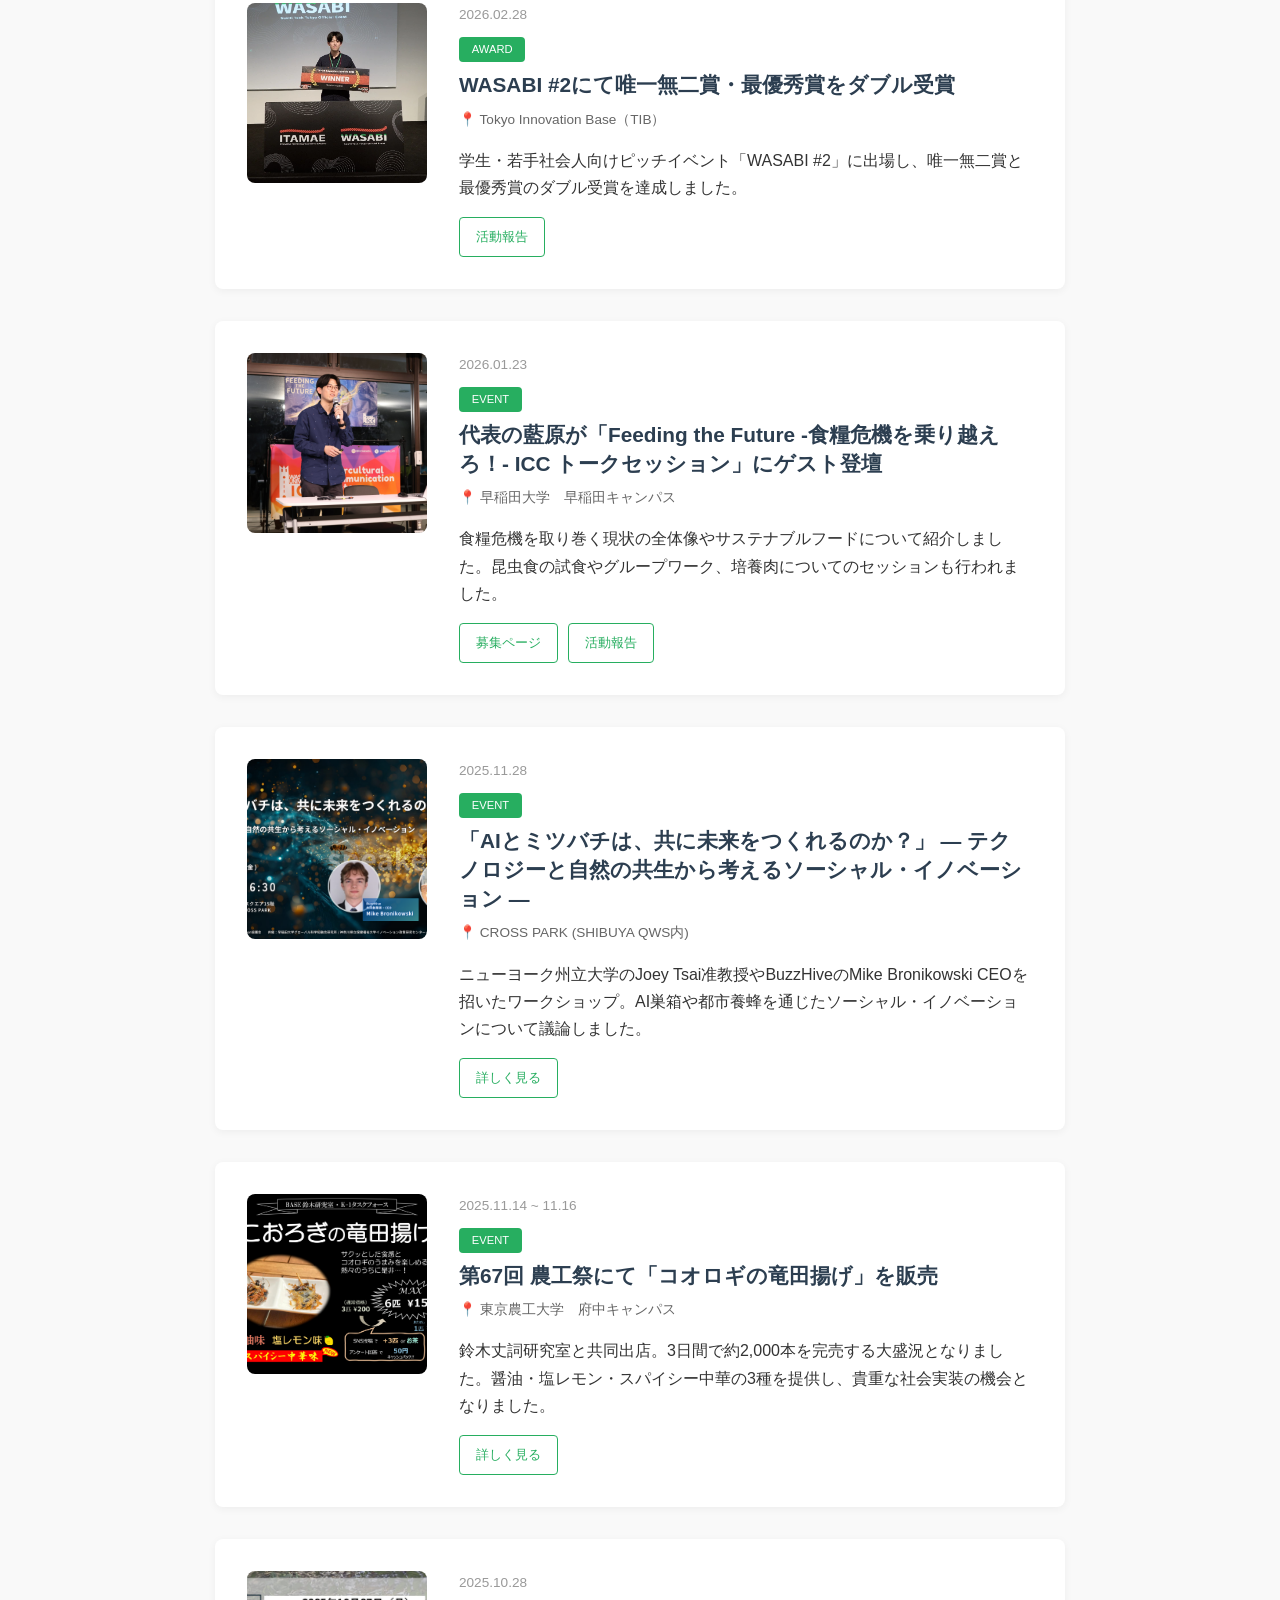
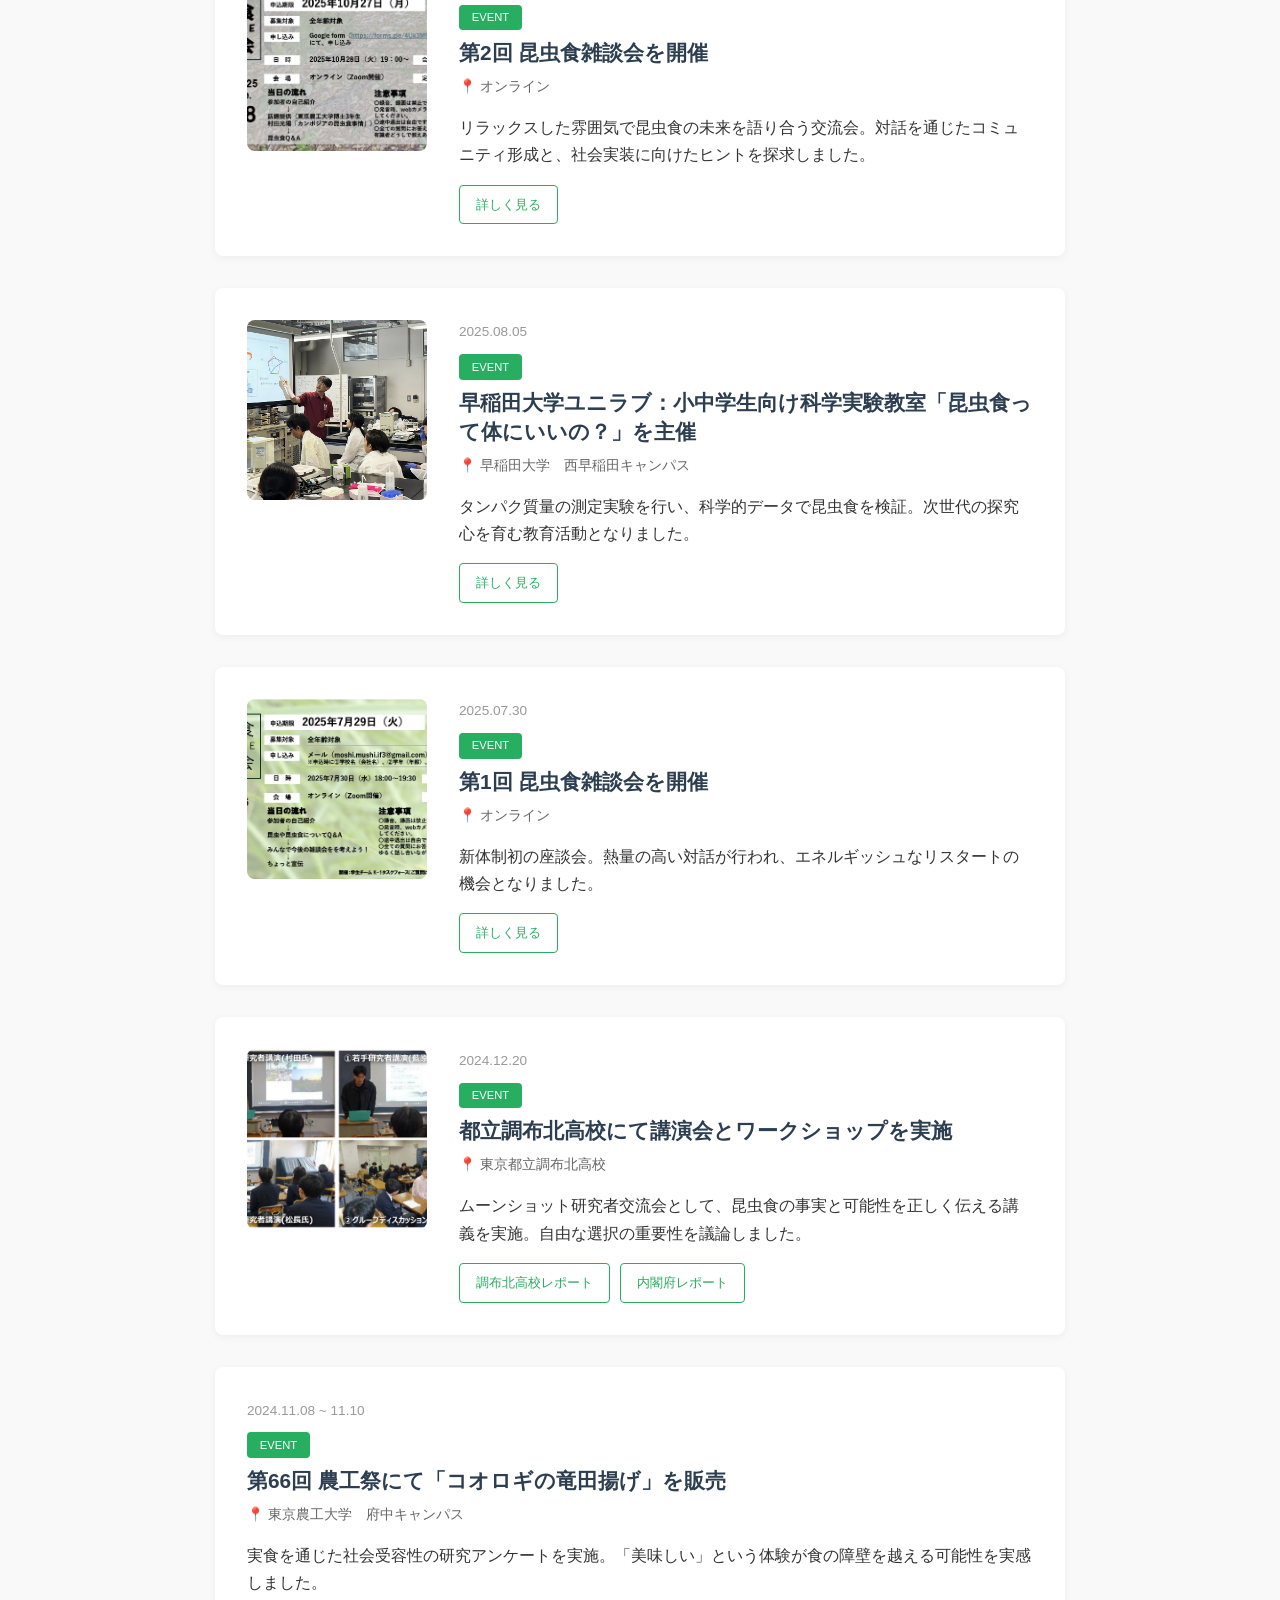
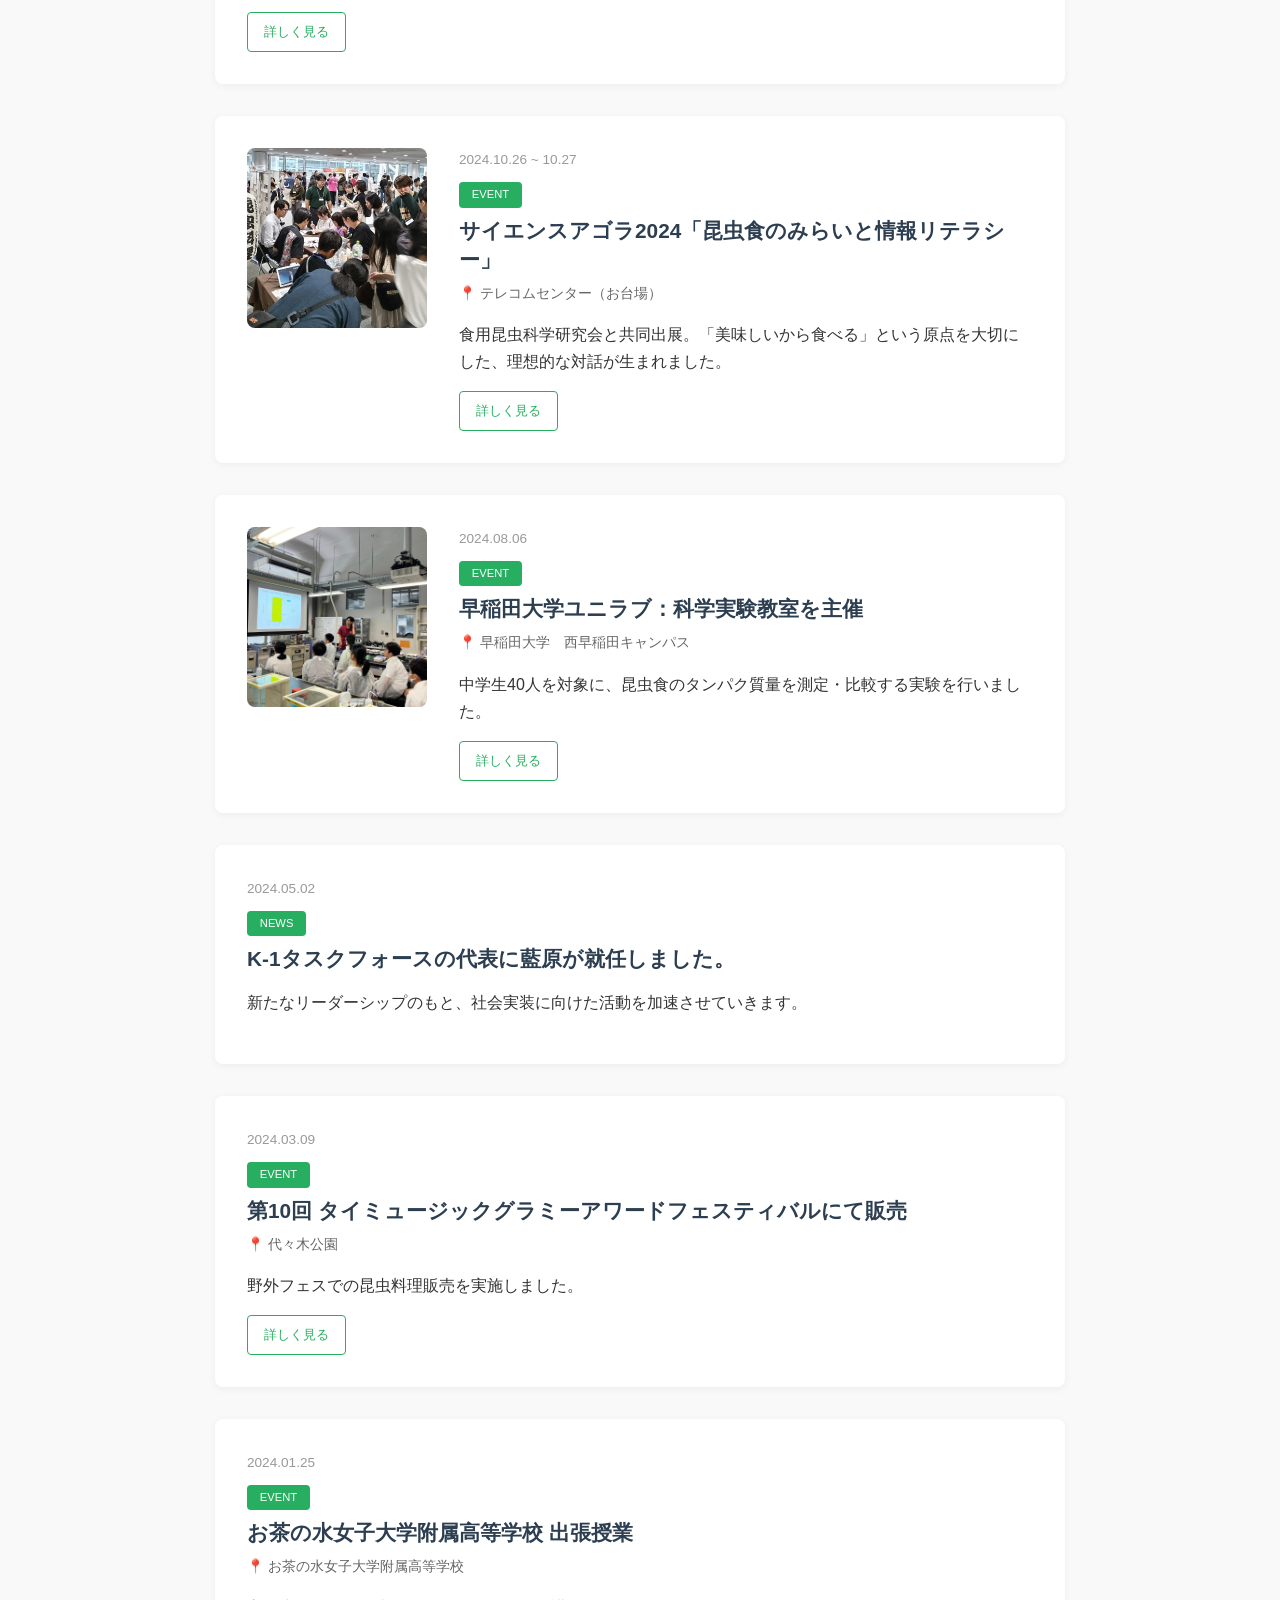
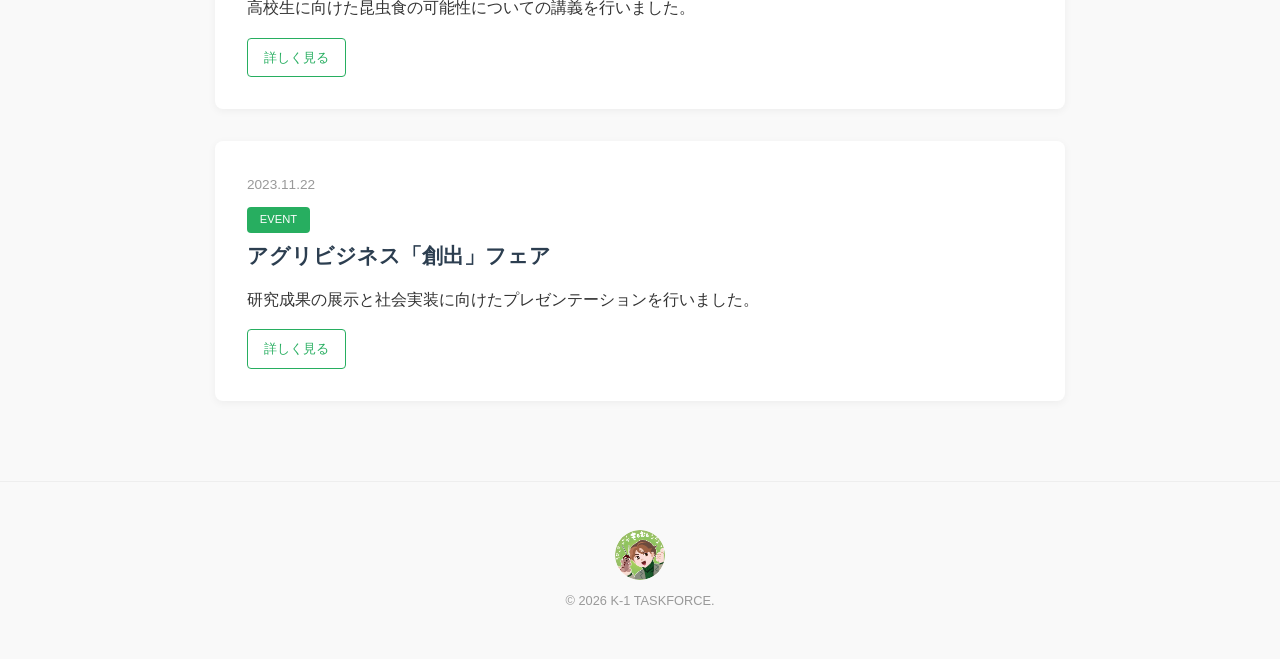
==== commit 0ac0c55d: "ムーンショット表記を「旧」に統一・画像ファイル名を開催日に修正・フッター年/description重複/sitemap更新 Co-Authored-By: Claude Opus 5.5 <norep" ====
--- a/activity.html
+++ b/activity.html
@@ -50,7 +50,7 @@
     </article>
 
     <article class="news-item">
-        <img src="202605024.jpg" alt="皐槻祭（東京農工大学工学部学園祭）への出展" class="news-image">
+        <img src="20260524.jpg" alt="皐槻祭（東京農工大学工学部学園祭）への出展" class="news-image">
         <div class="news-content">
             <span class="news-date">2026.05.24</span>
             <span class="news-tag">EVENT</span>
@@ -78,7 +78,7 @@
     </article>
 
     <article class="news-item">
-        <img src="20250228.jpg" alt="WASABI #2" class="news-image">
+        <img src="20260228.jpg" alt="WASABI #2" class="news-image">
         <div class="news-content">
             <span class="news-date">2026.02.28</span>
             <span class="news-tag">AWARD</span>
@@ -92,7 +92,7 @@
     </article>
 
     <article class="news-item">
-        <img src="20250123.jpg" alt="Feeding the Future ICCトークセッション" class="news-image">
+        <img src="20260123.jpg" alt="Feeding the Future ICCトークセッション" class="news-image">
         <div class="news-content">
             <span class="news-date">2026.01.23</span>
             <span class="news-tag">EVENT</span>
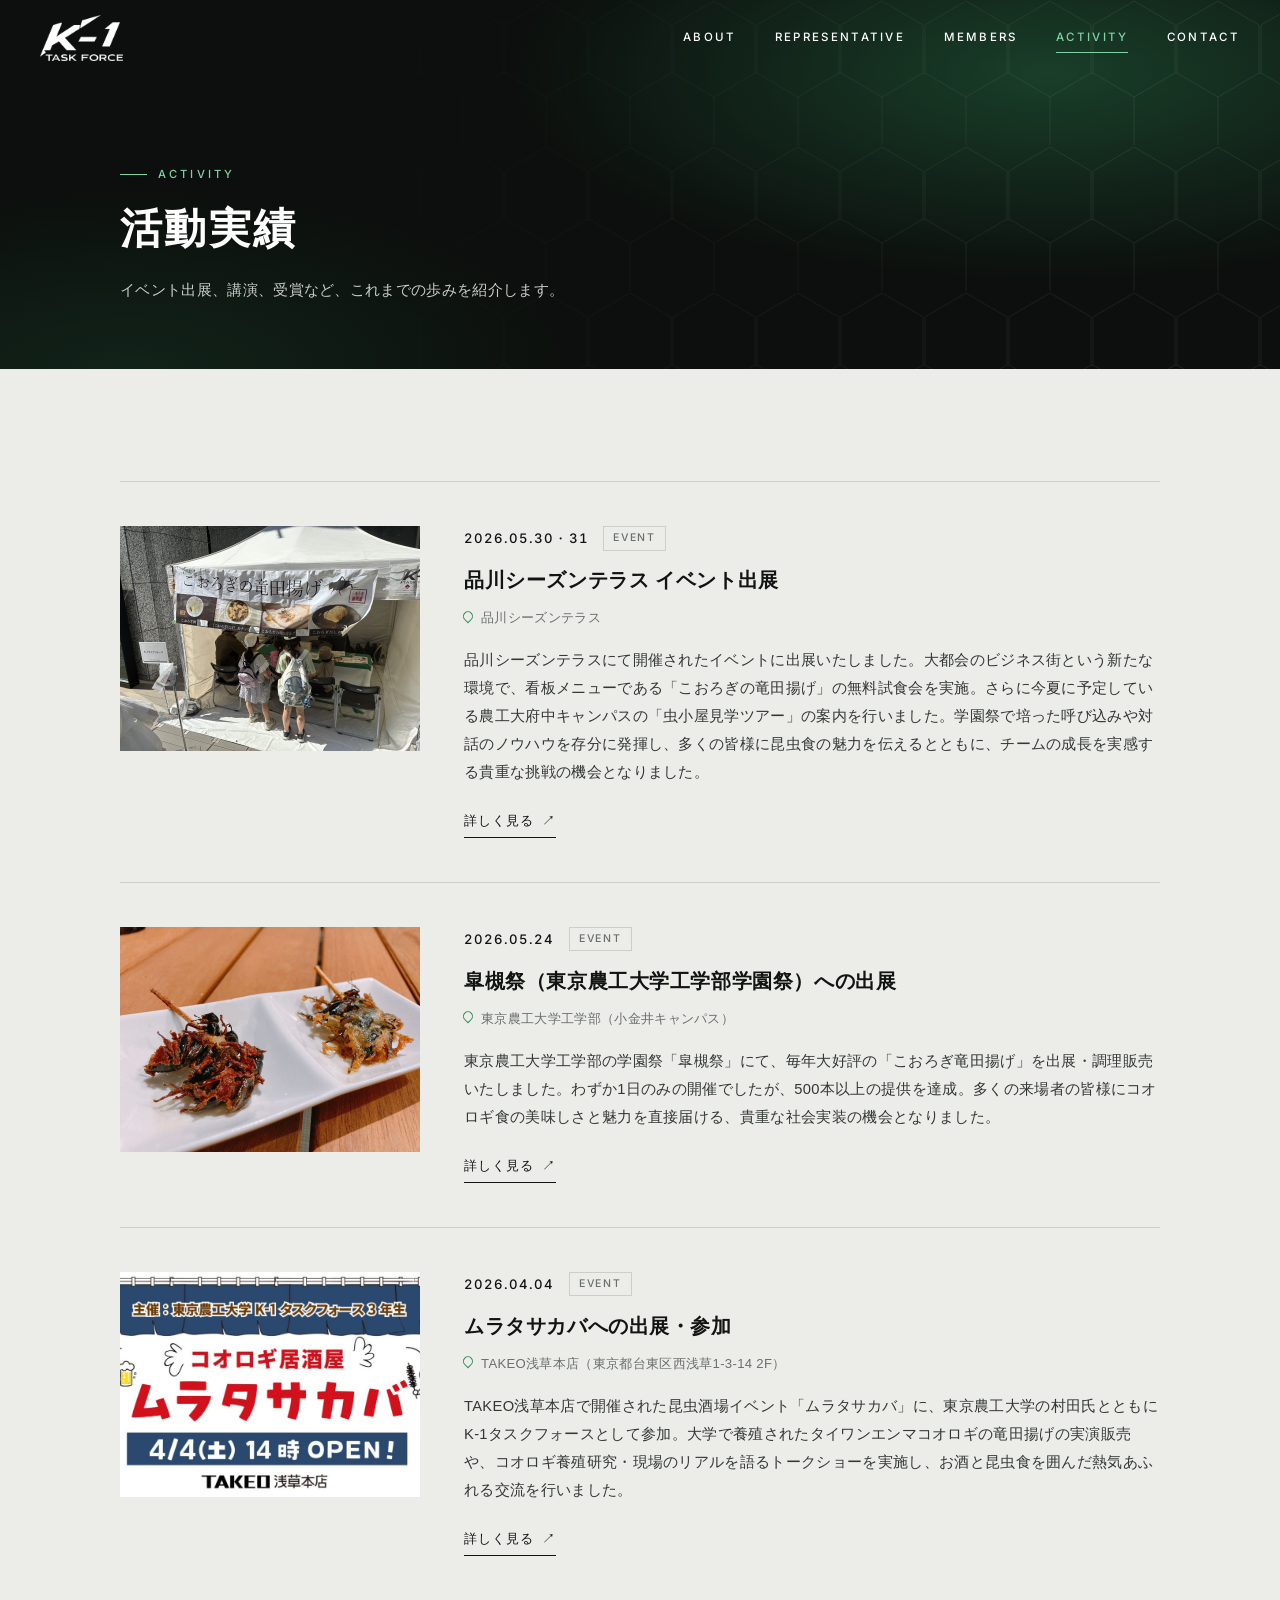
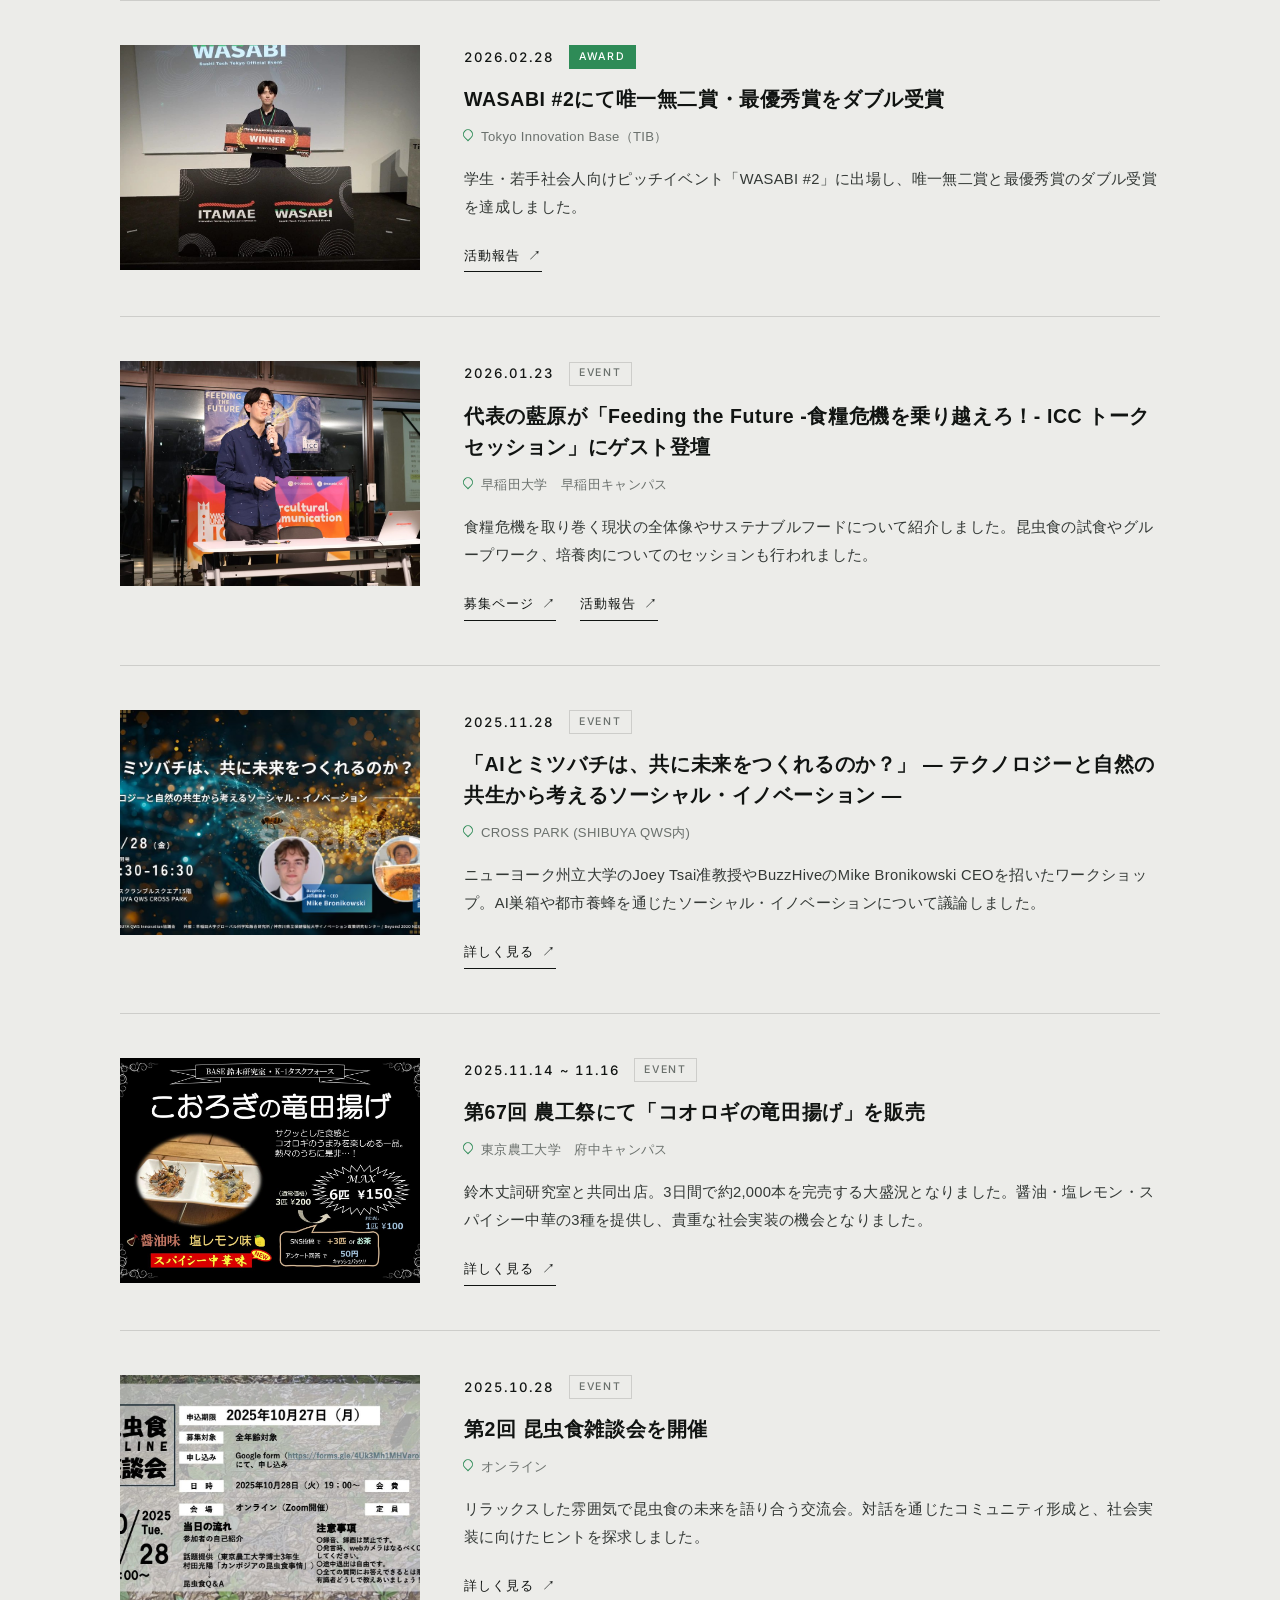
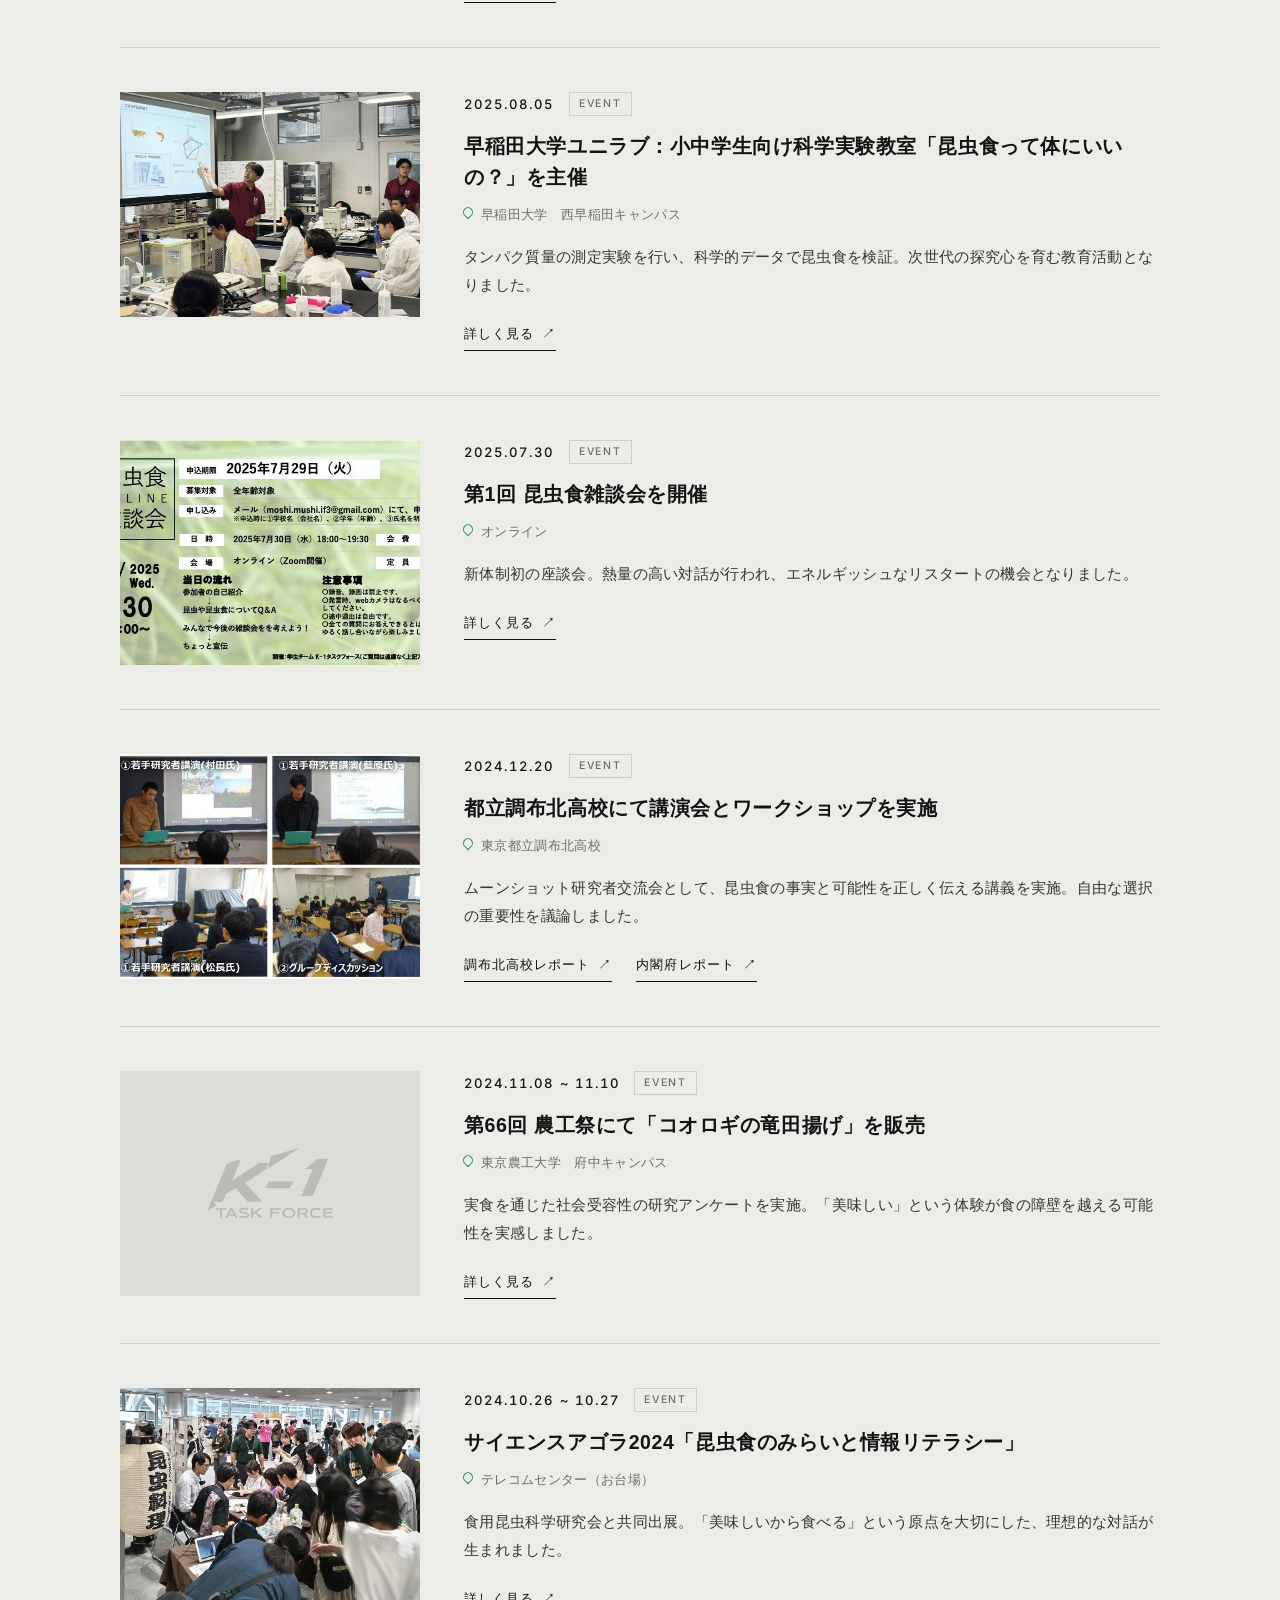
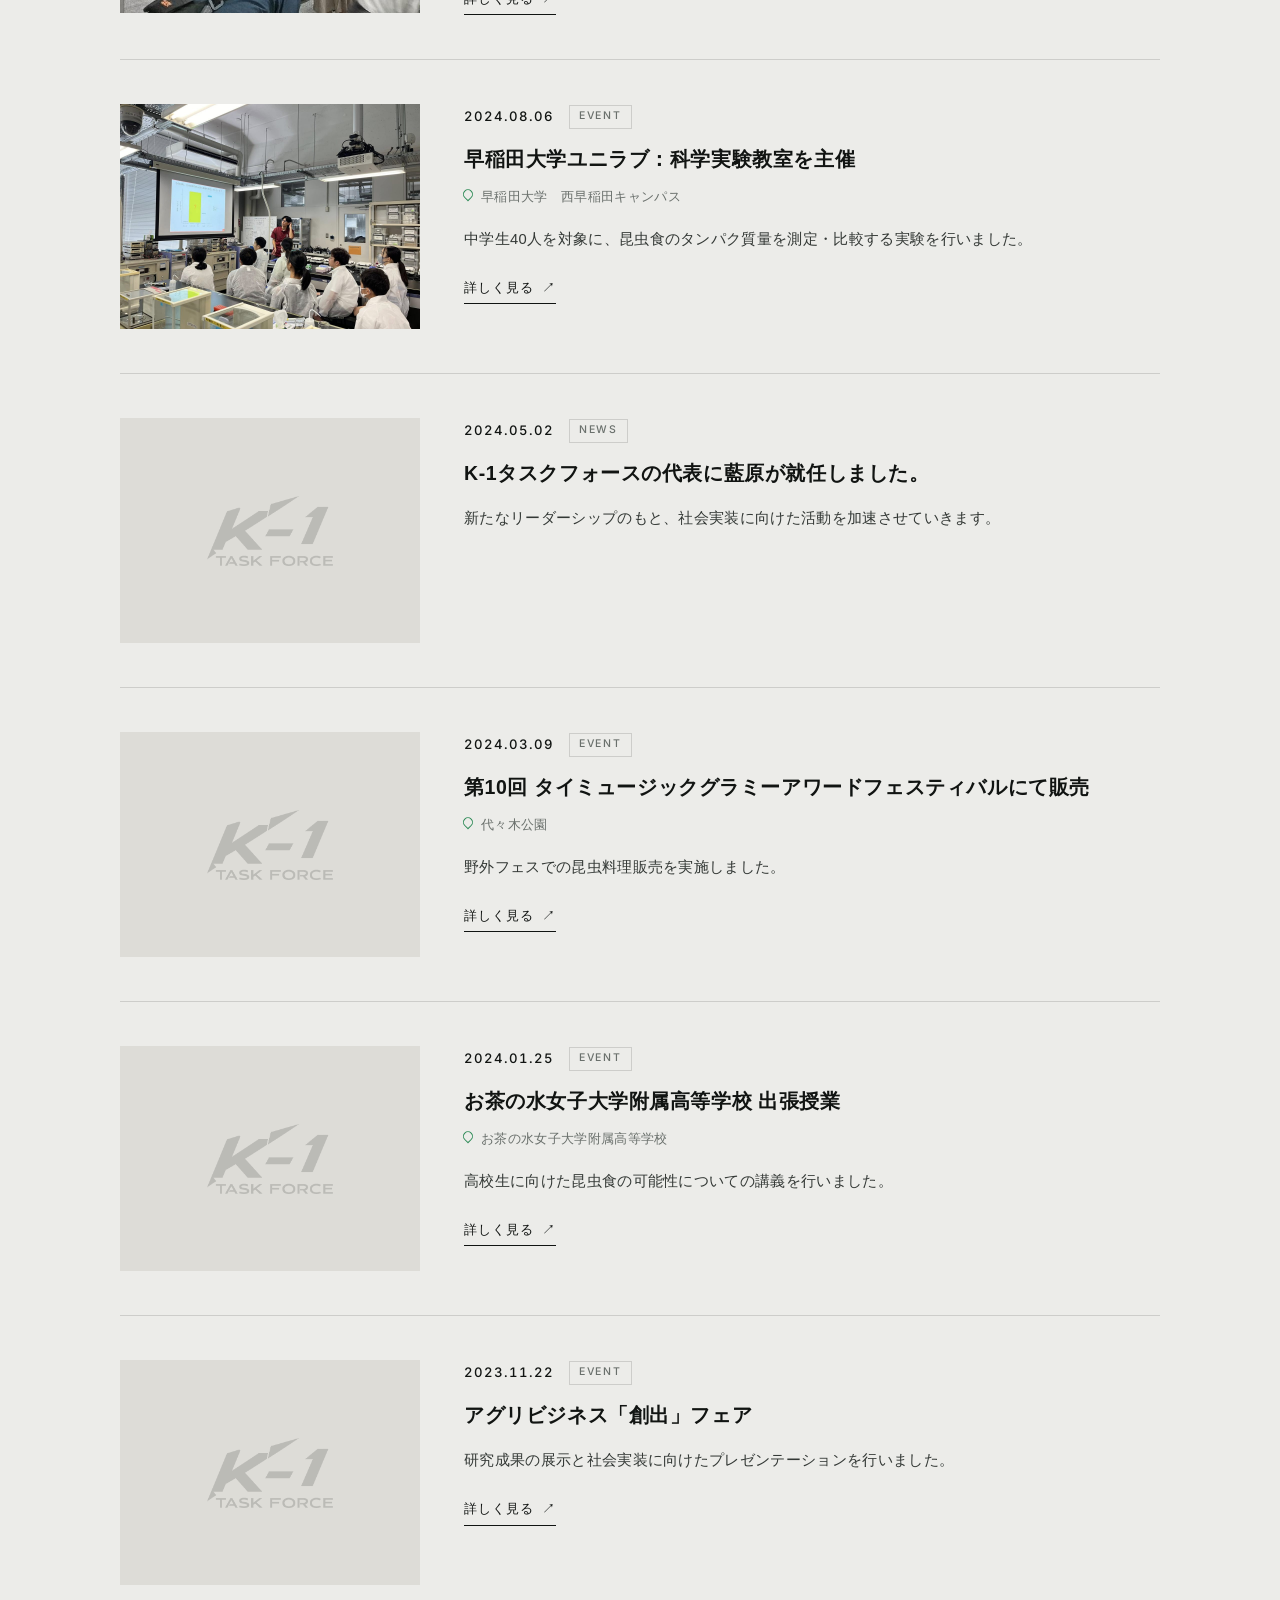
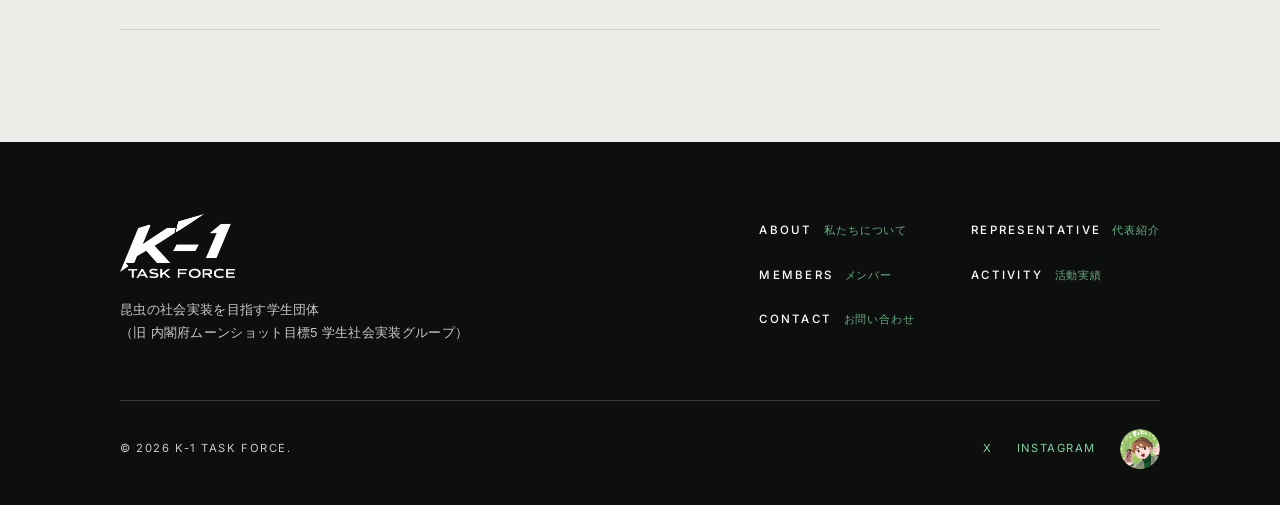
==== commit 4782513f: "サイトデザインを刷新・フォルダ構成を assets/ に整理 - 暗いヒーロー＋写真スライドショー、共通ヘッダー/フッター、スマホメニューを追加 - CSS/JS/画像を assets/ 配下に整理し" ====
--- a/activity.html
+++ b/activity.html
@@ -5,287 +5,377 @@
     <meta name="viewport" content="width=device-width, initial-scale=1.0">
     <title>活動実績 | K-1タスクフォース</title>
     <meta name="description" content="K-1タスクフォースの活動実績。昆虫の社会実装を目指す学生研究チームの歩みを紹介します。">
-    <meta property="og:title" content="昆虫食社会実装学生団体 K-1タスクフォース 公式サイト">
+    <link rel="canonical" href="https://tomohiro20.github.io/k1-taskforce/activity.html">
+
     <meta property="og:type" content="website">
+    <meta property="og:site_name" content="K-1 TASK FORCE">
+    <meta property="og:title" content="活動実績 | K-1タスクフォース">
+    <meta property="og:description" content="昆虫食の社会実装を目指す学生団体「K-1タスクフォース」の公式ページです。活動実績やイベント出展情報などを発信しています。">
     <meta property="og:url" content="https://tomohiro20.github.io/k1-taskforce/activity.html">
-    <meta property="og:image" content="https://tomohiro20.github.io/k1-taskforce/logo_black.PNG">
-    <meta property="og:site_name" content="K-1 TASKFORCE">
-    <meta property="og:description" content="昆虫食の社会実装を目指す学生団体「K-1タスクフォース」の公式ページです。活動実績やイベント出展情報などを発信しています。">
+    <meta property="og:image" content="https://tomohiro20.github.io/k1-taskforce/assets/img/ogp.png">
     <meta name="twitter:card" content="summary_large_image">
-    <meta name="google-site-verification" content="Trgu1eiCLAtIteQYHwvQUB7ynaxj96qaWu15byhWsTI" />
-    <link rel="icon" href="icon.png" type="image/png">
-    <link rel="stylesheet" href="style.css">
+    <meta name="google-site-verification" content="Trgu1eiCLAtIteQYHwvQUB7ynaxj96qaWu15byhWsTI">
+
+    <link rel="icon" href="assets/img/favicon.png" type="image/png">
+    <link rel="apple-touch-icon" href="assets/img/apple-touch-icon.png">
+    <link rel="preconnect" href="https://fonts.googleapis.com">
+    <link rel="preconnect" href="https://fonts.gstatic.com" crossorigin>
+    <link rel="stylesheet" href="https://fonts.googleapis.com/css2?family=Inter:wght@400;500;600&display=swap">
+    <link rel="stylesheet" href="assets/css/style.css">
+    <script>document.documentElement.className = 'js';</script>
 </head>
 <body>
-<header>
-    <nav>
-        <a href="index.html" class="logo">
-            <img src="logo_black.PNG" alt="K-1タスクフォース">
+<!-- ▼ ヘッダー（全ページ共通） -->
+<header class="site-header">
+    <div class="site-header__inner">
+        <a href="index.html" class="site-logo" aria-label="K-1タスクフォース トップページ">
+            <img src="assets/img/logo-white.png" alt="K-1 TASK FORCE" class="logo-light" width="433" height="240">
+            <img src="assets/img/logo.png" alt="" class="logo-dark" width="433" height="240">
         </a>
-        <div class="nav-links">
-            <a href="index.html">ABOUT US<span>私たちについて</span></a>
-            <a href="representative.html">REPRESENTATIVE<span>代表紹介</span></a>
-            <a href="members.html">MEMBERS<span>メンバー</span></a>
-            <a href="activity.html">ACTIVITY<span>活動実績</span></a>
-            <a href="contact.html">CONTACT<span>お問い合わせ</span></a>
-        </div>
-    </nav>
+        <nav class="site-nav" id="site-nav" aria-label="メインメニュー">
+            <a href="index.html">About<span>私たちについて</span></a>
+            <a href="representative.html">Representative<span>代表紹介</span></a>
+            <a href="members.html">Members<span>メンバー</span></a>
+            <a href="activity.html" aria-current="page">Activity<span>活動実績</span></a>
+            <a href="contact.html">Contact<span>お問い合わせ</span></a>
+        </nav>
+        <button type="button" class="nav-toggle" aria-controls="site-nav" aria-expanded="false" aria-label="メニューを開く">
+            <span></span><span></span><span></span>
+        </button>
+    </div>
 </header>
-<div class="container">
-    <span class="section-title-en">Activity</span>
-    <h2>活動実績</h2>
-
-    <article class="news-item">
-        <img src="20260530.jpg" alt="品川シーズンテラス イベント出展" class="news-image">
-        <div class="news-content">
-            <span class="news-date">2026.05.30・31</span>
-            <span class="news-tag">EVENT</span>
-            <div class="news-title">品川シーズンテラス イベント出展</div>
-            <span class="news-location">📍 品川シーズンテラス</span>
-            <p>品川シーズンテラスにて開催されたイベントに出展いたしました。大都会のビジネス街という新たな環境で、看板メニューである「こおろぎの竜田揚げ」の無料試食会を実施。さらに今夏に予定している農工大府中キャンパスの「虫小屋見学ツアー」の案内を行いました。学園祭で培った呼び込みや対話のノウハウを存分に発揮し、多くの皆様に昆虫食の魅力を伝えるとともに、チームの成長を実感する貴重な挑戦の機会となりました。</p>
-            <div class="btn-container">
-                <a href="https://x.com/moshi_mushi_IF3/status/2060164138983407635" target="_blank" class="btn-link">詳しく見る</a>
+<!-- ▲ ヘッダー -->
+
+<main>
+<section class="page-hero">
+    <div class="wrap">
+        <span class="label">Activity</span>
+        <h1>活動実績</h1>
+        <p>イベント出展、講演、受賞など、これまでの歩みを紹介します。</p>
+    </div>
+</section>
+
+    <div class="section">
+        <div class="wrap">
+            <!-- 新しい活動は、この下（いちばん上）に <article> を追加します。書き方は README.md を参照 -->
+            <div class="activity-list">
+            <article class="activity-item reveal" id="a20260530">
+                <div class="activity-item__thumb"><img src="assets/img/activity/20260530.jpg" alt="品川シーズンテラス イベント出展" loading="lazy"></div>
+                <div class="activity-item__body">
+                    <div class="activity-item__meta">
+                        <span class="date">2026.05.30・31</span>
+                        <span class="tag">EVENT</span>
+                    </div>
+                    <h2 class="activity-item__title">品川シーズンテラス イベント出展</h2>
+                    <p class="activity-item__place">品川シーズンテラス</p>
+                    <p class="activity-item__text">品川シーズンテラスにて開催されたイベントに出展いたしました。大都会のビジネス街という新たな環境で、看板メニューである「こおろぎの竜田揚げ」の無料試食会を実施。さらに今夏に予定している農工大府中キャンパスの「虫小屋見学ツアー」の案内を行いました。学園祭で培った呼び込みや対話のノウハウを存分に発揮し、多くの皆様に昆虫食の魅力を伝えるとともに、チームの成長を実感する貴重な挑戦の機会となりました。</p>
+                    <div class="activity-item__links">
+                        <a href="https://x.com/moshi_mushi_IF3/status/2060164138983407635" target="_blank" rel="noopener" class="text-link">詳しく見る</a>
+                    </div>
+                </div>
+            </article>
+
+            <article class="activity-item reveal" id="a20260524">
+                <div class="activity-item__thumb"><img src="assets/img/activity/20260524.jpg" alt="皐槻祭（東京農工大学工学部学園祭）への出展" loading="lazy"></div>
+                <div class="activity-item__body">
+                    <div class="activity-item__meta">
+                        <span class="date">2026.05.24</span>
+                        <span class="tag">EVENT</span>
+                    </div>
+                    <h2 class="activity-item__title">皐槻祭（東京農工大学工学部学園祭）への出展</h2>
+                    <p class="activity-item__place">東京農工大学工学部（小金井キャンパス）</p>
+                    <p class="activity-item__text">東京農工大学工学部の学園祭「皐槻祭」にて、毎年大好評の「こおろぎ竜田揚げ」を出展・調理販売いたしました。わずか1日のみの開催でしたが、500本以上の提供を達成。多くの来場者の皆様にコオロギ食の美味しさと魅力を直接届ける、貴重な社会実装の機会となりました。</p>
+                    <div class="activity-item__links">
+                        <a href="https://x.com/moshi_mushi_IF3/status/2058515422341955891" target="_blank" rel="noopener" class="text-link">詳しく見る</a>
+                    </div>
+                </div>
+            </article>
+
+            <article class="activity-item reveal" id="a20260404">
+                <div class="activity-item__thumb"><img src="assets/img/activity/20260404.jpg" alt="ムラタサカバへの出展・参加" loading="lazy"></div>
+                <div class="activity-item__body">
+                    <div class="activity-item__meta">
+                        <span class="date">2026.04.04</span>
+                        <span class="tag">EVENT</span>
+                    </div>
+                    <h2 class="activity-item__title">ムラタサカバへの出展・参加</h2>
+                    <p class="activity-item__place">TAKEO浅草本店（東京都台東区西浅草1-3-14 2F）</p>
+                    <p class="activity-item__text">TAKEO浅草本店で開催された昆虫酒場イベント「ムラタサカバ」に、東京農工大学の村田氏とともにK-1タスクフォースとして参加。大学で養殖されたタイワンエンマコオロギの竜田揚げの実演販売や、コオロギ養殖研究・現場のリアルを語るトークショーを実施し、お酒と昆虫食を囲んだ熱気あふれる交流を行いました。</p>
+                    <div class="activity-item__links">
+                        <a href="https://takeo.tokyo/note/xo_event/muratasakaba2026/" target="_blank" rel="noopener" class="text-link">詳しく見る</a>
+                    </div>
+                </div>
+            </article>
+
+            <article class="activity-item reveal" id="a20260228">
+                <div class="activity-item__thumb"><img src="assets/img/activity/20260228.jpg" alt="WASABI #2" loading="lazy"></div>
+                <div class="activity-item__body">
+                    <div class="activity-item__meta">
+                        <span class="date">2026.02.28</span>
+                        <span class="tag tag--award">AWARD</span>
+                    </div>
+                    <h2 class="activity-item__title">WASABI #2にて唯一無二賞・最優秀賞をダブル受賞</h2>
+                    <p class="activity-item__place">Tokyo Innovation Base（TIB）</p>
+                    <p class="activity-item__text">学生・若手社会人向けピッチイベント「WASABI #2」に出場し、唯一無二賞と最優秀賞のダブル受賞を達成しました。</p>
+                    <div class="activity-item__links">
+                        <a href="https://note.com/stt_itamae/n/nd51d75cd002e" target="_blank" rel="noopener" class="text-link">活動報告</a>
+                    </div>
+                </div>
+            </article>
+
+            <article class="activity-item reveal" id="a20260123">
+                <div class="activity-item__thumb"><img src="assets/img/activity/20260123.jpg" alt="Feeding the Future ICCトークセッション" loading="lazy"></div>
+                <div class="activity-item__body">
+                    <div class="activity-item__meta">
+                        <span class="date">2026.01.23</span>
+                        <span class="tag">EVENT</span>
+                    </div>
+                    <h2 class="activity-item__title">代表の藍原が「Feeding the Future -食糧危機を乗り越えろ！- ICC トークセッション」にゲスト登壇</h2>
+                    <p class="activity-item__place">早稲田大学　早稲田キャンパス</p>
+                    <p class="activity-item__text">食糧危機を取り巻く現状の全体像やサステナブルフードについて紹介しました。昆虫食の試食やグループワーク、培養肉についてのセッションも行われました。</p>
+                    <div class="activity-item__links">
+                        <a href="https://www.waseda.jp/inst/icc/news/2025/11/13/39918/" target="_blank" rel="noopener" class="text-link">募集ページ</a>
+                        <a href="https://www.waseda.jp/inst/icc/news/2026/02/05/40788/" target="_blank" rel="noopener" class="text-link">活動報告</a>
+                    </div>
+                </div>
+            </article>
+
+            <article class="activity-item reveal" id="a20251128">
+                <div class="activity-item__thumb"><img src="assets/img/activity/20251128.jpg" alt="QWSアカデミア" loading="lazy"></div>
+                <div class="activity-item__body">
+                    <div class="activity-item__meta">
+                        <span class="date">2025.11.28</span>
+                        <span class="tag">EVENT</span>
+                    </div>
+                    <h2 class="activity-item__title">「AIとミツバチは、共に未来をつくれるのか？」 ― テクノロジーと自然の共生から考えるソーシャル・イノベーション ―</h2>
+                    <p class="activity-item__place">CROSS PARK (SHIBUYA QWS内)</p>
+                    <p class="activity-item__text">ニューヨーク州立大学のJoey Tsai准教授やBuzzHiveのMike Bronikowski CEOを招いたワークショップ。AI巣箱や都市養蜂を通じたソーシャル・イノベーションについて議論しました。</p>
+                    <div class="activity-item__links">
+                        <a href="https://shibuya-qws.com/event/qws-academia1128" target="_blank" rel="noopener" class="text-link">詳しく見る</a>
+                    </div>
+                </div>
+            </article>
+
+            <article class="activity-item reveal" id="a20251114">
+                <div class="activity-item__thumb"><img src="assets/img/activity/20251114.jpg" alt="第67回 農工祭" loading="lazy"></div>
+                <div class="activity-item__body">
+                    <div class="activity-item__meta">
+                        <span class="date">2025.11.14 ~ 11.16</span>
+                        <span class="tag">EVENT</span>
+                    </div>
+                    <h2 class="activity-item__title">第67回 農工祭にて「コオロギの竜田揚げ」を販売</h2>
+                    <p class="activity-item__place">東京農工大学　府中キャンパス</p>
+                    <p class="activity-item__text">鈴木丈詞研究室と共同出店。3日間で約2,000本を完売する大盛況となりました。醤油・塩レモン・スパイシー中華の3種を提供し、貴重な社会実装の機会となりました。</p>
+                    <div class="activity-item__links">
+                        <a href="https://nokofes67.studio.site/kikaku/aqLtW-Rw" target="_blank" rel="noopener" class="text-link">詳しく見る</a>
+                    </div>
+                </div>
+            </article>
+
+            <article class="activity-item reveal" id="a20251028">
+                <div class="activity-item__thumb"><img src="assets/img/activity/20251028.jpg" alt="第2回 昆虫食雑談会" loading="lazy"></div>
+                <div class="activity-item__body">
+                    <div class="activity-item__meta">
+                        <span class="date">2025.10.28</span>
+                        <span class="tag">EVENT</span>
+                    </div>
+                    <h2 class="activity-item__title">第2回 昆虫食雑談会を開催</h2>
+                    <p class="activity-item__place">オンライン</p>
+                    <p class="activity-item__text">リラックスした雰囲気で昆虫食の未来を語り合う交流会。対話を通じたコミュニティ形成と、社会実装に向けたヒントを探求しました。</p>
+                    <div class="activity-item__links">
+                        <a href="https://takeo.tokyo/note/xo_event/zadankai02/?srsltid=AfmBOop7AavPpRB6YetmnMI0_XRWmz2YicI87bo8nfHAEB0CXor-IPdC" target="_blank" rel="noopener" class="text-link">詳しく見る</a>
+                    </div>
+                </div>
+            </article>
+
+            <article class="activity-item reveal" id="a20250805">
+                <div class="activity-item__thumb"><img src="assets/img/activity/20250805.jpg" alt="ユニラブ2025" loading="lazy"></div>
+                <div class="activity-item__body">
+                    <div class="activity-item__meta">
+                        <span class="date">2025.08.05</span>
+                        <span class="tag">EVENT</span>
+                    </div>
+                    <h2 class="activity-item__title">早稲田大学ユニラブ：小中学生向け科学実験教室「昆虫食って体にいいの？」を主催</h2>
+                    <p class="activity-item__place">早稲田大学　西早稲田キャンパス</p>
+                    <p class="activity-item__text">タンパク質量の測定実験を行い、科学的データで昆虫食を検証。次世代の探究心を育む教育活動となりました。</p>
+                    <div class="activity-item__links">
+                        <a href="https://mikaku.jp/media/2025/11329/" target="_blank" rel="noopener" class="text-link">詳しく見る</a>
+                    </div>
+                </div>
+            </article>
+
+            <article class="activity-item reveal" id="a20250730">
+                <div class="activity-item__thumb"><img src="assets/img/activity/20250730.jpg" alt="第1回 昆虫食雑談会" loading="lazy"></div>
+                <div class="activity-item__body">
+                    <div class="activity-item__meta">
+                        <span class="date">2025.07.30</span>
+                        <span class="tag">EVENT</span>
+                    </div>
+                    <h2 class="activity-item__title">第1回 昆虫食雑談会を開催</h2>
+                    <p class="activity-item__place">オンライン</p>
+                    <p class="activity-item__text">新体制初の座談会。熱量の高い対話が行われ、エネルギッシュなリスタートの機会となりました。</p>
+                    <div class="activity-item__links">
+                        <a href="https://takeo.tokyo/note/xo_event/new_chatonlinen01/" target="_blank" rel="noopener" class="text-link">詳しく見る</a>
+                    </div>
+                </div>
+            </article>
+
+            <article class="activity-item reveal" id="a20241220">
+                <div class="activity-item__thumb"><img src="assets/img/activity/20241220.jpg" alt="調布北高校" loading="lazy"></div>
+                <div class="activity-item__body">
+                    <div class="activity-item__meta">
+                        <span class="date">2024.12.20</span>
+                        <span class="tag">EVENT</span>
+                    </div>
+                    <h2 class="activity-item__title">都立調布北高校にて講演会とワークショップを実施</h2>
+                    <p class="activity-item__place">東京都立調布北高校</p>
+                    <p class="activity-item__text">ムーンショット研究者交流会として、昆虫食の事実と可能性を正しく伝える講義を実施。自由な選択の重要性を議論しました。</p>
+                    <div class="activity-item__links">
+                        <a href="https://www.metro.ed.jp/chofukita-h/news/2025/01/2024_9.html" target="_blank" rel="noopener" class="text-link">調布北高校レポート</a>
+                        <a href="https://www8.cao.go.jp/cstp/moonshot/chofukita-h.pdf" target="_blank" rel="noopener" class="text-link">内閣府レポート</a>
+                    </div>
+                </div>
+            </article>
+
+            <article class="activity-item reveal" id="a20241108">
+                <div class="activity-item__thumb activity-item__thumb--empty" aria-hidden="true"><img src="assets/img/logo.png" alt=""></div>
+                <div class="activity-item__body">
+                    <div class="activity-item__meta">
+                        <span class="date">2024.11.08 ~ 11.10</span>
+                        <span class="tag">EVENT</span>
+                    </div>
+                    <h2 class="activity-item__title">第66回 農工祭にて「コオロギの竜田揚げ」を販売</h2>
+                    <p class="activity-item__place">東京農工大学　府中キャンパス</p>
+                    <p class="activity-item__text">実食を通じた社会受容性の研究アンケートを実施。「美味しい」という体験が食の障壁を越える可能性を実感しました。</p>
+                    <div class="activity-item__links">
+                        <a href="https://x.com/moshi_mushi_IF3/status/1853791376934412329?s=20" target="_blank" rel="noopener" class="text-link">詳しく見る</a>
+                    </div>
+                </div>
+            </article>
+
+            <article class="activity-item reveal" id="a20241026">
+                <div class="activity-item__thumb"><img src="assets/img/activity/20241026.jpg" alt="サイエンスアゴラ" loading="lazy"></div>
+                <div class="activity-item__body">
+                    <div class="activity-item__meta">
+                        <span class="date">2024.10.26 ~ 10.27</span>
+                        <span class="tag">EVENT</span>
+                    </div>
+                    <h2 class="activity-item__title">サイエンスアゴラ2024「昆虫食のみらいと情報リテラシー」</h2>
+                    <p class="activity-item__place">テレコムセンター（お台場）</p>
+                    <p class="activity-item__text">食用昆虫科学研究会と共同出展。「美味しいから食べる」という原点を大切にした、理想的な対話が生まれました。</p>
+                    <div class="activity-item__links">
+                        <a href="https://www.jst.go.jp/sis/scienceagora/2024/booth/317.html" target="_blank" rel="noopener" class="text-link">詳しく見る</a>
+                    </div>
+                </div>
+            </article>
+
+            <article class="activity-item reveal" id="a20240806">
+                <div class="activity-item__thumb"><img src="assets/img/activity/20240806.jpg" alt="ユニラブ2024" loading="lazy"></div>
+                <div class="activity-item__body">
+                    <div class="activity-item__meta">
+                        <span class="date">2024.08.06</span>
+                        <span class="tag">EVENT</span>
+                    </div>
+                    <h2 class="activity-item__title">早稲田大学ユニラブ：科学実験教室を主催</h2>
+                    <p class="activity-item__place">早稲田大学　西早稲田キャンパス</p>
+                    <p class="activity-item__text">中学生40人を対象に、昆虫食のタンパク質量を測定・比較する実験を行いました。</p>
+                    <div class="activity-item__links">
+                        <a href="https://mikaku.jp/media/2025/11329/" target="_blank" rel="noopener" class="text-link">詳しく見る</a>
+                    </div>
+                </div>
+            </article>
+
+            <article class="activity-item reveal" id="a20240502">
+                <div class="activity-item__thumb activity-item__thumb--empty" aria-hidden="true"><img src="assets/img/logo.png" alt=""></div>
+                <div class="activity-item__body">
+                    <div class="activity-item__meta">
+                        <span class="date">2024.05.02</span>
+                        <span class="tag">NEWS</span>
+                    </div>
+                    <h2 class="activity-item__title">K-1タスクフォースの代表に藍原が就任しました。</h2>
+                    <p class="activity-item__text">新たなリーダーシップのもと、社会実装に向けた活動を加速させていきます。</p>
+                </div>
+            </article>
+
+            <article class="activity-item reveal" id="a20240309">
+                <div class="activity-item__thumb activity-item__thumb--empty" aria-hidden="true"><img src="assets/img/logo.png" alt=""></div>
+                <div class="activity-item__body">
+                    <div class="activity-item__meta">
+                        <span class="date">2024.03.09</span>
+                        <span class="tag">EVENT</span>
+                    </div>
+                    <h2 class="activity-item__title">第10回 タイミュージックグラミーアワードフェスティバルにて販売</h2>
+                    <p class="activity-item__place">代々木公園</p>
+                    <p class="activity-item__text">野外フェスでの昆虫料理販売を実施しました。</p>
+                    <div class="activity-item__links">
+                        <a href="https://x.com/moshi_mushi_IF3/status/1757243369959621002?s=20" target="_blank" rel="noopener" class="text-link">詳しく見る</a>
+                    </div>
+                </div>
+            </article>
+
+            <article class="activity-item reveal" id="a20240125">
+                <div class="activity-item__thumb activity-item__thumb--empty" aria-hidden="true"><img src="assets/img/logo.png" alt=""></div>
+                <div class="activity-item__body">
+                    <div class="activity-item__meta">
+                        <span class="date">2024.01.25</span>
+                        <span class="tag">EVENT</span>
+                    </div>
+                    <h2 class="activity-item__title">お茶の水女子大学附属高等学校 出張授業</h2>
+                    <p class="activity-item__place">お茶の水女子大学附属高等学校</p>
+                    <p class="activity-item__text">高校生に向けた昆虫食の可能性についての講義を行いました。</p>
+                    <div class="activity-item__links">
+                        <a href="https://x.com/moshi_mushi_IF3/status/1750873513928556800?s=20" target="_blank" rel="noopener" class="text-link">詳しく見る</a>
+                    </div>
+                </div>
+            </article>
+
+            <article class="activity-item reveal" id="a20231122">
+                <div class="activity-item__thumb activity-item__thumb--empty" aria-hidden="true"><img src="assets/img/logo.png" alt=""></div>
+                <div class="activity-item__body">
+                    <div class="activity-item__meta">
+                        <span class="date">2023.11.22</span>
+                        <span class="tag">EVENT</span>
+                    </div>
+                    <h2 class="activity-item__title">アグリビジネス「創出」フェア</h2>
+                    <p class="activity-item__text">研究成果の展示と社会実装に向けたプレゼンテーションを行いました。</p>
+                    <div class="activity-item__links">
+                        <a href="https://x.com/moshi_mushi_IF3/status/1726851752295846014?s=20" target="_blank" rel="noopener" class="text-link">詳しく見る</a>
+                    </div>
+                </div>
+            </article>
             </div>
         </div>
-    </article>
-
-    <article class="news-item">
-        <img src="20260524.jpg" alt="皐槻祭（東京農工大学工学部学園祭）への出展" class="news-image">
-        <div class="news-content">
-            <span class="news-date">2026.05.24</span>
-            <span class="news-tag">EVENT</span>
-            <div class="news-title">皐槻祭（東京農工大学工学部学園祭）への出展</div>
-            <span class="news-location">📍 東京農工大学工学部（小金井キャンパス）</span>
-            <p>東京農工大学工学部の学園祭「皐槻祭」にて、毎年大好評の「こおろぎ竜田揚げ」を出展・調理販売いたしました。わずか1日のみの開催でしたが、500本以上の提供を達成。多くの来場者の皆様にコオロギ食の美味しさと魅力を直接届ける、貴重な社会実装の機会となりました。</p>
-            <div class="btn-container">
-                <a href="https://x.com/moshi_mushi_IF3/status/2058515422341955891" target="_blank" class="btn-link">詳しく見る</a>
+    </div>
+</main>
+
+<!-- ▼ フッター（全ページ共通） -->
+<footer class="site-footer">
+    <div class="wrap">
+        <div class="site-footer__top">
+            <div class="site-footer__brand">
+                <img src="assets/img/logo-white.png" alt="K-1 TASK FORCE" width="433" height="240">
+                <p>昆虫の社会実装を目指す学生団体<br>（旧 内閣府ムーンショット目標5 学生社会実装グループ）</p>
+            </div>
+            <ul class="site-footer__nav">
+            <li><a href="index.html">ABOUT<span>私たちについて</span></a></li>
+            <li><a href="representative.html">REPRESENTATIVE<span>代表紹介</span></a></li>
+            <li><a href="members.html">MEMBERS<span>メンバー</span></a></li>
+            <li><a href="activity.html">ACTIVITY<span>活動実績</span></a></li>
+            <li><a href="contact.html">CONTACT<span>お問い合わせ</span></a></li>
+            </ul>
+        </div>
+        <div class="site-footer__bottom">
+            <span>&copy; 2026 K-1 TASK FORCE.</span>
+            <div class="site-footer__sns">
+                <a href="https://x.com/moshi_mushi_IF3" target="_blank" rel="noopener">X</a>
+                <a href="https://www.instagram.com/moshi_mushi_if3/" target="_blank" rel="noopener">INSTAGRAM</a>
+                <img src="assets/img/mascot.png" alt="もしむし" width="40" height="40">
             </div>
         </div>
-    </article>
-
-    <article class="news-item">
-        <img src="20260404.jpg" alt="ムラタサカバへの出展・参加" class="news-image">
-        <div class="news-content">
-            <span class="news-date">2026.04.04</span>
-            <span class="news-tag">EVENT</span>
-            <div class="news-title">ムラタサカバへの出展・参加</div>
-            <span class="news-location">📍 TAKEO浅草本店（東京都台東区西浅草1-3-14 2F）</span>
-            <p>TAKEO浅草本店で開催された昆虫酒場イベント「ムラタサカバ」に、東京農工大学の村田氏とともにK-1タスクフォースとして参加。大学で養殖されたタイワンエンマコオロギの竜田揚げの実演販売や、コオロギ養殖研究・現場のリアルを語るトークショーを実施し、お酒と昆虫食を囲んだ熱気あふれる交流を行いました。</p>
-            <div class="btn-container">
-                <a href="https://takeo.tokyo/note/xo_event/muratasakaba2026/" target="_blank" class="btn-link">詳しく見る</a>
-            </div>
-        </div>
-    </article>
-
-    <article class="news-item">
-        <img src="20260228.jpg" alt="WASABI #2" class="news-image">
-        <div class="news-content">
-            <span class="news-date">2026.02.28</span>
-            <span class="news-tag">AWARD</span>
-            <div class="news-title">WASABI #2にて唯一無二賞・最優秀賞をダブル受賞</div>
-            <span class="news-location">📍 Tokyo Innovation Base（TIB）</span>
-            <p>学生・若手社会人向けピッチイベント「WASABI #2」に出場し、唯一無二賞と最優秀賞のダブル受賞を達成しました。</p>
-            <div class="btn-container">
-                <a href="https://note.com/stt_itamae/n/nd51d75cd002e" target="_blank" class="btn-link">活動報告</a>
-            </div>
-        </div>
-    </article>
-
-    <article class="news-item">
-        <img src="20260123.jpg" alt="Feeding the Future ICCトークセッション" class="news-image">
-        <div class="news-content">
-            <span class="news-date">2026.01.23</span>
-            <span class="news-tag">EVENT</span>
-            <div class="news-title">代表の藍原が「Feeding the Future -食糧危機を乗り越えろ！- ICC トークセッション」にゲスト登壇</div>
-            <span class="news-location">📍 早稲田大学　早稲田キャンパス</span>
-            <p>食糧危機を取り巻く現状の全体像やサステナブルフードについて紹介しました。昆虫食の試食やグループワーク、培養肉についてのセッションも行われました。</p>
-            <div class="btn-container">
-                <a href="https://www.waseda.jp/inst/icc/news/2025/11/13/39918/" target="_blank" class="btn-link">募集ページ</a>
-                <a href="https://www.waseda.jp/inst/icc/news/2026/02/05/40788/" target="_blank" class="btn-link">活動報告</a>
-            </div>
-        </div>
-    </article>
-
-    <article class="news-item">
-        <img src="20251128.png" alt="QWSアカデミア" class="news-image">
-        <div class="news-content">
-            <span class="news-date">2025.11.28</span>
-            <span class="news-tag">EVENT</span>
-            <div class="news-title">「AIとミツバチは、共に未来をつくれるのか？」 ― テクノロジーと自然の共生から考えるソーシャル・イノベーション ―</div>
-            <span class="news-location">📍 CROSS PARK (SHIBUYA QWS内)</span>
-            <p>ニューヨーク州立大学のJoey Tsai准教授やBuzzHiveのMike Bronikowski CEOを招いたワークショップ。AI巣箱や都市養蜂を通じたソーシャル・イノベーションについて議論しました。</p>
-            <div class="btn-container">
-                <a href="https://shibuya-qws.com/event/qws-academia1128" target="_blank" class="btn-link">詳しく見る</a>
-            </div>
-        </div>
-    </article>
-
-    <article class="news-item">
-        <img src="20251114.jpg" alt="第67回 農工祭" class="news-image">
-        <div class="news-content">
-            <span class="news-date">2025.11.14 ~ 11.16</span>
-            <span class="news-tag">EVENT</span>
-            <div class="news-title">第67回 農工祭にて「コオロギの竜田揚げ」を販売</div>
-            <span class="news-location">📍 東京農工大学　府中キャンパス</span>
-            <p>鈴木丈詞研究室と共同出店。3日間で約2,000本を完売する大盛況となりました。醤油・塩レモン・スパイシー中華の3種を提供し、貴重な社会実装の機会となりました。</p>
-            <div class="btn-container">
-                <a href="https://nokofes67.studio.site/kikaku/aqLtW-Rw" target="_blank" class="btn-link">詳しく見る</a>
-            </div>
-        </div>
-    </article>
-
-    <article class="news-item">
-        <img src="20251028.jpeg" alt="第2回 昆虫食雑談会" class="news-image">
-        <div class="news-content">
-            <span class="news-date">2025.10.28</span>
-            <span class="news-tag">EVENT</span>
-            <div class="news-title">第2回 昆虫食雑談会を開催</div>
-            <span class="news-location">📍 オンライン</span>
-            <p>リラックスした雰囲気で昆虫食の未来を語り合う交流会。対話を通じたコミュニティ形成と、社会実装に向けたヒントを探求しました。</p>
-            <div class="btn-container">
-                <a href="https://takeo.tokyo/note/xo_event/zadankai02/?srsltid=AfmBOop7AavPpRB6YetmnMI0_XRWmz2YicI87bo8nfHAEB0CXor-IPdC" target="_blank" class="btn-link">詳しく見る</a>
-            </div>
-        </div>
-    </article>
-
-    <article class="news-item">
-        <img src="20250805.jpg" alt="ユニラブ2025" class="news-image">
-        <div class="news-content">
-            <span class="news-date">2025.08.05</span>
-            <span class="news-tag">EVENT</span>
-            <div class="news-title">早稲田大学ユニラブ：小中学生向け科学実験教室「昆虫食って体にいいの？」を主催</div>
-            <span class="news-location">📍 早稲田大学　西早稲田キャンパス</span>
-            <p>タンパク質量の測定実験を行い、科学的データで昆虫食を検証。次世代の探究心を育む教育活動となりました。</p>
-            <div class="btn-container">
-                <a href="https://mikaku.jp/media/2025/11329/" target="_blank" class="btn-link">詳しく見る</a>
-            </div>
-        </div>
-    </article>
-
-    <article class="news-item">
-        <img src="20250730.jpeg" alt="第1回 昆虫食雑談会" class="news-image">
-        <div class="news-content">
-            <span class="news-date">2025.07.30</span>
-            <span class="news-tag">EVENT</span>
-            <div class="news-title">第1回 昆虫食雑談会を開催</div>
-            <span class="news-location">📍 オンライン</span>
-            <p>新体制初の座談会。熱量の高い対話が行われ、エネルギッシュなリスタートの機会となりました。</p>
-            <div class="btn-container">
-                <a href="https://takeo.tokyo/note/xo_event/new_chatonlinen01/" target="_blank" class="btn-link">詳しく見る</a>
-            </div>
-        </div>
-    </article>
-
-    <article class="news-item">
-        <img src="20241220.png" alt="調布北高校" class="news-image">
-        <div class="news-content">
-            <span class="news-date">2024.12.20</span>
-            <span class="news-tag">EVENT</span>
-            <div class="news-title">都立調布北高校にて講演会とワークショップを実施</div>
-            <span class="news-location">📍 東京都立調布北高校</span>
-            <p>ムーンショット研究者交流会として、昆虫食の事実と可能性を正しく伝える講義を実施。自由な選択の重要性を議論しました。</p>
-            <div class="btn-container">
-                <a href="https://www.metro.ed.jp/chofukita-h/news/2025/01/2024_9.html" target="_blank" class="btn-link">調布北高校レポート</a>
-                <a href="https://www8.cao.go.jp/cstp/moonshot/chofukita-h.pdf" target="_blank" class="btn-link">内閣府レポート</a>
-            </div>
-        </div>
-    </article>
-
-    <article class="news-item">
-        <div class="news-content">
-            <span class="news-date">2024.11.08 ~ 11.10</span>
-            <span class="news-tag">EVENT</span>
-            <div class="news-title">第66回 農工祭にて「コオロギの竜田揚げ」を販売</div>
-            <span class="news-location">📍 東京農工大学　府中キャンパス</span>
-            <p>実食を通じた社会受容性の研究アンケートを実施。「美味しい」という体験が食の障壁を越える可能性を実感しました。</p>
-            <div class="btn-container">
-                <a href="https://x.com/moshi_mushi_IF3/status/1853791376934412329?s=20" target="_blank" class="btn-link">詳しく見る</a>
-            </div>
-        </div>
-    </article>
-
-    <article class="news-item">
-        <img src="20241026.jpg" alt="サイエンスアゴラ" class="news-image">
-        <div class="news-content">
-            <span class="news-date">2024.10.26 ~ 10.27</span>
-            <span class="news-tag">EVENT</span>
-            <div class="news-title">サイエンスアゴラ2024「昆虫食のみらいと情報リテラシー」</div>
-            <span class="news-location">📍 テレコムセンター（お台場）</span>
-            <p>食用昆虫科学研究会と共同出展。「美味しいから食べる」という原点を大切にした、理想的な対話が生まれました。</p>
-            <div class="btn-container">
-                <a href="https://www.jst.go.jp/sis/scienceagora/2024/booth/317.html" target="_blank" class="btn-link">詳しく見る</a>
-            </div>
-        </div>
-    </article>
-
-    <article class="news-item">
-        <img src="20240806.jpg" alt="ユニラブ2024" class="news-image">
-        <div class="news-content">
-            <span class="news-date">2024.08.06</span>
-            <span class="news-tag">EVENT</span>
-            <div class="news-title">早稲田大学ユニラブ：科学実験教室を主催</div>
-            <span class="news-location">📍 早稲田大学　西早稲田キャンパス</span>
-            <p>中学生40人を対象に、昆虫食のタンパク質量を測定・比較する実験を行いました。</p>
-            <div class="btn-container">
-                <a href="https://mikaku.jp/media/2025/11329/" target="_blank" class="btn-link">詳しく見る</a>
-            </div>
-        </div>
-    </article>
-
-    <article class="news-item">
-        <div class="news-content">
-            <span class="news-date">2024.05.02</span>
-            <span class="news-tag">NEWS</span>
-            <div class="news-title">K-1タスクフォースの代表に藍原が就任しました。</div>
-            <p>新たなリーダーシップのもと、社会実装に向けた活動を加速させていきます。</p>
-        </div>
-    </article>
-
-    <article class="news-item">
-        <div class="news-content">
-            <span class="news-date">2024.03.09</span>
-            <span class="news-tag">EVENT</span>
-            <div class="news-title">第10回 タイミュージックグラミーアワードフェスティバルにて販売</div>
-            <span class="news-location">📍 代々木公園</span>
-            <p>野外フェスでの昆虫料理販売を実施しました。</p>
-            <div class="btn-container">
-                <a href="https://x.com/moshi_mushi_IF3/status/1757243369959621002?s=20" target="_blank" class="btn-link">詳しく見る</a>
-            </div>
-        </div>
-    </article>
-
-    <article class="news-item">
-        <div class="news-content">
-            <span class="news-date">2024.01.25</span>
-            <span class="news-tag">EVENT</span>
-            <div class="news-title">お茶の水女子大学附属高等学校 出張授業</div>
-            <span class="news-location">📍 お茶の水女子大学附属高等学校</span>
-            <p>高校生に向けた昆虫食の可能性についての講義を行いました。</p>
-            <div class="btn-container">
-                <a href="https://x.com/moshi_mushi_IF3/status/1750873513928556800?s=20" target="_blank" class="btn-link">詳しく見る</a>
-            </div>
-        </div>
-    </article>
-
-    <article class="news-item">
-        <div class="news-content">
-            <span class="news-date">2023.11.22</span>
-            <span class="news-tag">EVENT</span>
-            <div class="news-title">アグリビジネス「創出」フェア</div>
-            <p>研究成果の展示と社会実装に向けたプレゼンテーションを行いました。</p>
-            <div class="btn-container">
-                <a href="https://x.com/moshi_mushi_IF3/status/1726851752295846014?s=20" target="_blank" class="btn-link">詳しく見る</a>
-            </div>
-        </div>
-    </article>
-
-</div>
-
-<footer>
-    <div style="display: flex; align-items: center; justify-content: center; gap: 10px; flex-direction: column;">
-        <img src="icon.png" alt="もしむし" style="height: 50px; width: 50px; border-radius: 50%; object-fit: cover;">
-        <span>&copy; 2026 K-1 TASKFORCE.</span>
     </div>
 </footer>
+<!-- ▲ フッター -->
+
+<script src="assets/js/main.js"></script>
 </body>
-</html>+</html>
--- a/assets/css/style.css
+++ b/assets/css/style.css
@@ -0,0 +1,491 @@
+/* ==========================================================================
+   K-1 TASK FORCE  共通スタイル
+   1. 変数・リセット   2. 共通パーツ   3. ヘッダー   4. ヒーロー
+   5. セクション       6. 各ページ     7. フッター   8. スマホ対応
+   ========================================================================== */
+
+/* 1. 変数・リセット ------------------------------------------------------- */
+:root {
+    --ink: #111412;
+    --dark: #0c0f0d;
+    --bg: #ecece9;
+    --surface: #f6f6f3;
+    --muted: #6a706c;
+    --line: rgba(17, 20, 18, 0.14);
+    --line-light: rgba(255, 255, 255, 0.18);
+    --accent: #2e8b57;
+    --accent-light: #7fd3a2;
+
+    --font-jp: "Hiragino Sans", "Hiragino Kaku Gothic ProN", "Noto Sans JP", "Yu Gothic UI", Meiryo, sans-serif;
+    --font-en: "Inter", "Helvetica Neue", Helvetica, Arial, sans-serif;
+
+    --header-h: 76px;
+    --wrap: 1120px;
+    --gutter: 40px;
+}
+
+*, *::before, *::after { box-sizing: border-box; }
+html { scroll-behavior: smooth; -webkit-text-size-adjust: 100%; }
+body {
+    margin: 0;
+    font-family: var(--font-jp);
+    font-size: 16px;
+    line-height: 1.9;
+    letter-spacing: 0.02em;
+    color: var(--ink);
+    background: var(--bg);
+    -webkit-font-smoothing: antialiased;
+}
+img { max-width: 100%; height: auto; display: block; }
+a { color: inherit; }
+h1, h2, h3, p { margin: 0; }
+:focus-visible { outline: 2px solid var(--accent); outline-offset: 3px; }
+
+/* 2. 共通パーツ ----------------------------------------------------------- */
+.wrap { max-width: var(--wrap); margin: 0 auto; padding: 0 var(--gutter); }
+
+.label {
+    display: block;
+    font-family: var(--font-en);
+    font-size: 0.7rem;
+    font-weight: 500;
+    letter-spacing: 0.28em;
+    text-transform: uppercase;
+    color: var(--muted);
+}
+
+.btn {
+    display: inline-flex;
+    align-items: center;
+    justify-content: center;
+    gap: 0.9em;
+    min-width: 190px;
+    padding: 1.05em 2em;
+    border: 1px solid currentColor;
+    font-family: var(--font-en);
+    font-size: 0.72rem;
+    font-weight: 500;
+    letter-spacing: 0.24em;
+    text-transform: uppercase;
+    text-decoration: none;
+    color: var(--ink);
+    transition: background-color 0.3s, color 0.3s, border-color 0.3s;
+}
+.btn::after { content: "→"; letter-spacing: 0; transition: transform 0.3s; }
+.btn:hover { background: var(--ink); border-color: var(--ink); color: #fff; }
+.btn:hover::after { transform: translateX(4px); }
+.btn--light { color: #fff; border-color: rgba(255, 255, 255, 0.6); }
+.btn--light::after { color: var(--accent-light); }
+.btn--light:hover { background: var(--accent-light); border-color: var(--accent-light); color: var(--dark); }
+.btn--light:hover::after { color: inherit; }
+.btn--jp { font-family: var(--font-jp); font-size: 0.8rem; letter-spacing: 0.1em; text-transform: none; }
+
+.tag {
+    display: inline-block;
+    padding: 0.25em 0.9em;
+    border: 1px solid var(--line);
+    font-family: var(--font-en);
+    font-size: 0.66rem;
+    font-weight: 500;
+    letter-spacing: 0.16em;
+    line-height: 1.6;
+    color: var(--muted);
+}
+.tag--award { border-color: var(--accent); background: var(--accent); color: #fff; }
+
+.date {
+    font-family: var(--font-en);
+    font-size: 0.82rem;
+    font-weight: 500;
+    letter-spacing: 0.08em;
+    font-variant-numeric: tabular-nums;
+}
+
+/* スクロールで浮かび上がる演出（JSが無効でも内容は表示される） */
+.js .reveal { opacity: 0; transform: translateY(18px); transition: opacity 0.8s ease, transform 0.8s ease; }
+.js .reveal.is-visible { opacity: 1; transform: none; }
+
+/* 3. ヘッダー ------------------------------------------------------------- */
+.site-header {
+    position: fixed;
+    inset: 0 0 auto 0;
+    z-index: 100;
+    height: var(--header-h);
+    color: #fff;
+    transition: background-color 0.4s, color 0.4s, border-color 0.4s;
+    border-bottom: 1px solid transparent;
+}
+.site-header.is-scrolled {
+    color: var(--ink);
+    background: rgba(236, 236, 233, 0.86);
+    -webkit-backdrop-filter: blur(14px);
+    backdrop-filter: blur(14px);
+    border-bottom-color: var(--line);
+}
+.site-header__inner {
+    height: 100%;
+    max-width: 1320px;
+    margin: 0 auto;
+    padding: 0 var(--gutter);
+    display: flex;
+    align-items: center;
+    justify-content: space-between;
+}
+.site-logo { display: block; flex-shrink: 0; }
+.site-logo img { height: 46px; width: auto; }
+.site-logo .logo-dark { display: none; }
+.site-header.is-scrolled .logo-dark { display: block; }
+.site-header.is-scrolled .logo-light { display: none; }
+
+.site-nav { display: flex; gap: 2.4rem; }
+.site-nav a {
+    position: relative;
+    padding: 0.4em 0;
+    font-family: var(--font-en);
+    font-size: 0.72rem;
+    font-weight: 500;
+    letter-spacing: 0.2em;
+    text-transform: uppercase;
+    text-decoration: none;
+}
+.site-nav a span { display: none; }
+.site-nav a::after {
+    content: "";
+    position: absolute;
+    left: 0; right: 0; bottom: 0;
+    height: 1px;
+    background: currentColor;
+    transform: scaleX(0);
+    transform-origin: left;
+    transition: transform 0.3s;
+}
+.site-nav a:hover::after, .site-nav a[aria-current="page"]::after { transform: scaleX(1); }
+.site-header:not(.is-scrolled) .site-nav a::after { background: var(--accent-light); }
+.site-header:not(.is-scrolled) .site-nav a[aria-current="page"] { color: var(--accent-light); }
+
+.nav-toggle {
+    display: none;
+    width: 44px; height: 44px;
+    margin-right: -10px;
+    padding: 0;
+    border: 0;
+    background: none;
+    color: inherit;
+    cursor: pointer;
+}
+.nav-toggle span {
+    display: block;
+    width: 24px; height: 1.5px;
+    margin: 6px auto;
+    background: currentColor;
+    transition: transform 0.3s, opacity 0.3s;
+}
+
+/* 4. ヒーロー ------------------------------------------------------------- */
+.hero, .page-hero {
+    position: relative;
+    overflow: hidden;
+    color: #fff;
+    background-color: var(--dark);
+    background-image:
+        radial-gradient(60% 80% at 82% 20%, rgba(46, 139, 87, 0.38), transparent 70%),
+        radial-gradient(50% 70% at 10% 100%, rgba(46, 139, 87, 0.16), transparent 70%);
+}
+/* 六角形（ハニカム）の地紋 */
+.hero::before, .page-hero::before {
+    content: "";
+    position: absolute;
+    inset: 0;
+    background-image: url("data:image/svg+xml,%3Csvg xmlns='http://www.w3.org/2000/svg' width='84' height='146' viewBox='0 0 84 146'%3E%3Cpath d='M42 1l41 24v48L42 97 1 73V25zM42 97v48M1 73L-41 97M83 73l42 24' fill='none' stroke='%23fff' stroke-width='1'/%3E%3C/svg%3E");
+    background-size: 84px 146px;
+    opacity: 0.07;
+    -webkit-mask-image: linear-gradient(100deg, transparent 25%, #000 85%);
+    mask-image: linear-gradient(100deg, transparent 25%, #000 85%);
+}
+.hero > .wrap, .page-hero > .wrap { position: relative; z-index: 2; }
+
+/* トップ：背景写真のスライドショー（4枚 × 7秒 = 28秒で一巡） */
+.hero__slides, .hero__slides span { position: absolute; inset: 0; }
+.hero__slides span {
+    background-size: cover;
+    background-position: center;
+    opacity: 0;
+    animation: hero-slide 28s linear infinite;
+}
+.hero__slides span:nth-child(1) { animation-delay: -1.4s; }
+.hero__slides span:nth-child(2) { animation-delay: 5.6s; }
+.hero__slides span:nth-child(3) { animation-delay: 12.6s; }
+.hero__slides span:nth-child(4) { animation-delay: 19.6s; }
+@keyframes hero-slide {
+    0% { opacity: 0; transform: scale(1); }
+    5% { opacity: 1; }
+    25% { opacity: 1; }
+    30% { opacity: 0; transform: scale(1.07); }
+    100% { opacity: 0; transform: scale(1.07); }
+}
+/* 写真の上にかける暗いフィルター（文字を読みやすくする） */
+.hero::before {
+    z-index: 1;
+    background-image:
+        linear-gradient(90deg, rgba(8, 11, 9, 0.88) 0%, rgba(8, 11, 9, 0.7) 50%, rgba(8, 11, 9, 0.42) 100%),
+        linear-gradient(0deg, rgba(8, 11, 9, 0.5) 0%, transparent 35%);
+    background-size: auto;
+    opacity: 1;
+    -webkit-mask-image: none;
+    mask-image: none;
+}
+
+.hero { min-height: 100vh; min-height: 100svh; display: flex; align-items: center; padding: calc(var(--header-h) + 40px) 0 80px; }
+.hero > .wrap { width: 100%; }
+.hero__eyebrow {
+    display: block;
+    margin-bottom: 1.8rem;
+    font-size: 0.82rem;
+    font-weight: 400;
+    letter-spacing: 0.2em;
+    color: var(--accent-light);
+}
+.hero__eyebrow::before { content: ""; display: inline-block; width: 2.4em; height: 1px; margin-right: 1em; vertical-align: middle; background: currentColor; }
+.hero h1 em { font-style: normal; color: var(--accent-light); }
+.hero h1 { font-size: clamp(1.7rem, 8.4vw, 4rem); font-weight: 700; line-height: 1.3; letter-spacing: 0.04em; }
+.hero__lead { max-width: 34em; margin-top: 2rem; font-size: 0.95rem; color: rgba(255, 255, 255, 0.82); }
+.hero__note { margin-top: 0.8rem; font-size: 0.78rem; color: rgba(255, 255, 255, 0.55); }
+.hero__actions { display: flex; flex-wrap: wrap; gap: 16px; margin-top: 3rem; }
+.hero__scroll {
+    position: absolute;
+    z-index: 2;
+    right: var(--gutter); bottom: 0;
+    padding-bottom: 72px;
+    font-family: var(--font-en);
+    font-size: 0.62rem;
+    letter-spacing: 0.3em;
+    writing-mode: vertical-rl;
+    color: rgba(255, 255, 255, 0.6);
+}
+.hero__scroll::after { content: ""; position: absolute; left: 50%; bottom: 0; width: 1px; height: 56px; background: var(--accent-light); }
+
+.page-hero { padding: calc(var(--header-h) + 88px) 0 64px; }
+.page-hero .label { color: var(--accent-light); margin-bottom: 0.9rem; }
+.page-hero .label::before { content: ""; display: inline-block; width: 2.4em; height: 1px; margin-right: 1em; vertical-align: middle; background: currentColor; }
+.page-hero h1 { font-size: clamp(1.8rem, 4vw, 2.6rem); font-weight: 700; letter-spacing: 0.06em; line-height: 1.4; }
+.page-hero p { max-width: 38em; margin-top: 1.2rem; font-size: 0.92rem; color: rgba(255, 255, 255, 0.78); }
+
+/* 5. セクション ----------------------------------------------------------- */
+.section { padding: 112px 0; }
+.section + .section { padding-top: 0; }
+.section__head { margin-bottom: 3rem; }
+.section__head .label { margin-bottom: 0.8rem; }
+.section__head h2, .split__head h2 { font-size: clamp(1.5rem, 3vw, 2.1rem); font-weight: 700; letter-spacing: 0.05em; line-height: 1.5; }
+.section__more { margin-top: 3.5rem; text-align: center; }
+
+/* 左に見出し・右に本文の2カラム */
+.split { display: grid; grid-template-columns: 300px 1fr; gap: 48px; padding-top: 40px; border-top: 1px solid var(--ink); }
+.split__head .label { margin-bottom: 0.8rem; }
+.split__body > * + * { margin-top: 1.4em; }
+.split__body .lead { font-size: 1.2rem; font-weight: 700; line-height: 1.8; letter-spacing: 0.04em; }
+
+/* お問い合わせへの誘導帯 */
+.cta { padding: 96px 0; color: #fff; background: var(--dark); text-align: center; }
+.cta .label { color: var(--accent-light); margin-bottom: 1rem; }
+.cta h2 { font-size: clamp(1.4rem, 3vw, 1.9rem); letter-spacing: 0.06em; }
+.cta p { max-width: 40em; text-wrap: balance; margin: 1.2rem auto 2.4rem; font-size: 0.92rem; color: rgba(255, 255, 255, 0.78); }
+
+/* 6. 各ページ ------------------------------------------------------------- */
+
+/* トップ：最新の活動（日付・種別・タイトルの一覧） */
+.news-list { margin: 0; padding: 0; list-style: none; border-top: 1px solid var(--line); }
+.news-list li { border-bottom: 1px solid var(--line); }
+.news-list a {
+    display: grid;
+    grid-template-columns: 150px 84px 1fr 24px;
+    align-items: baseline;
+    gap: 16px;
+    padding: 1.5rem 0.5rem;
+    text-decoration: none;
+    transition: background-color 0.3s;
+}
+.news-list a::after { content: "→"; color: var(--muted); transition: transform 0.3s; }
+.news-list a:hover { background: rgba(255, 255, 255, 0.5); }
+.news-list a:hover::after { transform: translateX(4px); }
+.news-list .tag { justify-self: start; }
+.news-list__title { font-size: 0.95rem; line-height: 1.7; }
+
+/* 活動実績 */
+.activity-list { border-bottom: 1px solid var(--line); }
+.activity-item {
+    display: grid;
+    grid-template-columns: 300px 1fr;
+    gap: 44px;
+    padding: 44px 0;
+    border-top: 1px solid var(--line);
+    scroll-margin-top: calc(var(--header-h) + 8px);
+}
+.activity-item__thumb { aspect-ratio: 4 / 3; overflow: hidden; background: #dddcd7; }
+.activity-item__thumb img { width: 100%; height: 100%; object-fit: cover; transition: transform 0.8s ease; }
+.activity-item:hover .activity-item__thumb img { transform: scale(1.04); }
+.activity-item__thumb--empty { display: grid; place-items: center; }
+.activity-item__thumb--empty img { width: 42%; height: auto; object-fit: contain; opacity: 0.16; }
+.activity-item:hover .activity-item__thumb--empty img { transform: none; }
+.activity-item__meta { display: flex; flex-wrap: wrap; align-items: center; gap: 14px; margin-bottom: 0.9rem; }
+.activity-item__title { font-size: 1.22rem; font-weight: 700; line-height: 1.6; letter-spacing: 0.03em; }
+.activity-item__place { display: flex; align-items: baseline; gap: 0.5em; margin-top: 0.6rem; font-size: 0.82rem; color: var(--muted); }
+.activity-item__place::before {
+    content: "";
+    flex-shrink: 0;
+    width: 0.8em; height: 0.8em;
+    border: 1.5px solid var(--accent);
+    border-radius: 50% 50% 50% 0;
+    transform: rotate(-45deg) translateY(-0.1em);
+}
+.activity-item__text { margin-top: 1rem; font-size: 0.92rem; color: #333835; }
+.activity-item__links { display: flex; flex-wrap: wrap; gap: 8px 24px; margin-top: 1.4rem; }
+.text-link {
+    display: inline-flex;
+    gap: 0.6em;
+    padding-bottom: 0.2em;
+    border-bottom: 1px solid currentColor;
+    font-size: 0.82rem;
+    letter-spacing: 0.08em;
+    text-decoration: none;
+    transition: color 0.3s;
+}
+.text-link::after { content: "↗"; }
+.text-link--internal::after { content: "→"; }
+.text-link:hover { color: var(--accent); }
+
+/* メンバー */
+.member-group + .member-group { margin-top: 80px; }
+.member-group__head { display: flex; align-items: baseline; justify-content: space-between; padding-bottom: 1rem; border-bottom: 1px solid var(--ink); }
+.member-group__head h2 { font-size: 1.3rem; letter-spacing: 0.08em; }
+.member-grid { display: grid; grid-template-columns: repeat(3, 1fr); gap: 0 32px; }
+.member-card { padding: 28px 0; border-bottom: 1px solid var(--line); }
+.member-card__name { font-size: 1.1rem; font-weight: 700; letter-spacing: 0.08em; line-height: 1.5; }
+.member-card__kana { font-size: 0.7rem; letter-spacing: 0.14em; color: var(--muted); }
+.member-card__info { margin-top: 0.9rem; font-size: 0.84rem; line-height: 1.7; color: #333835; }
+.member-card__lab { margin-top: 0.5rem; font-size: 0.78rem; font-weight: 700; letter-spacing: 0.06em; color: var(--accent); }
+
+/* 代表紹介 */
+.profile { display: grid; grid-template-columns: 360px 1fr; gap: 64px; align-items: start; }
+.profile__photo { aspect-ratio: 1; overflow: hidden; background: #dddcd7; }
+.profile__photo img { width: 100%; height: 100%; object-fit: cover; }
+.profile__role { font-size: 0.82rem; letter-spacing: 0.1em; color: var(--muted); }
+.profile__name { margin-top: 0.6rem; font-size: 2rem; font-weight: 700; letter-spacing: 0.1em; line-height: 1.4; }
+.profile__name-en { display: block; margin-top: 0.3rem; font-family: var(--font-en); font-size: 0.8rem; font-weight: 500; letter-spacing: 0.24em; text-transform: uppercase; color: var(--muted); }
+.profile__body { margin-top: 2rem; padding-top: 2rem; border-top: 1px solid var(--line); }
+.profile__body p + p { margin-top: 1.2em; }
+
+/* お問い合わせ */
+.contact { max-width: 760px; margin: 0 auto; text-align: center; }
+.contact__mail { margin: 3rem 0; padding: 3rem 1.5rem; border-top: 1px solid var(--ink); border-bottom: 1px solid var(--ink); }
+.contact__mail a {
+    display: inline-block;
+    margin: 0.6rem 0;
+    font-family: var(--font-en);
+    font-size: clamp(1.15rem, 4.4vw, 1.9rem);
+    font-weight: 500;
+    letter-spacing: 0.04em;
+    text-decoration: none;
+    word-break: break-all;
+    transition: color 0.3s;
+}
+.contact__mail a:hover { color: var(--accent); }
+.contact__note { font-size: 0.8rem; color: var(--muted); }
+.contact__sns { display: flex; flex-wrap: wrap; justify-content: center; gap: 16px; margin-top: 2rem; }
+
+/* 7. フッター ------------------------------------------------------------- */
+.site-footer { padding: 72px 0 36px; color: rgba(255, 255, 255, 0.78); background: var(--dark); }
+.cta + .site-footer { border-top: 1px solid var(--line-light); }
+.site-footer__top { display: flex; justify-content: space-between; gap: 48px; }
+.site-footer__brand img { height: 64px; width: auto; }
+.site-footer__brand p { margin-top: 1.2rem; font-size: 0.8rem; line-height: 1.8; }
+.site-footer__nav { display: grid; grid-template-columns: repeat(2, auto); gap: 14px 56px; align-content: start; margin: 0; padding: 0; list-style: none; }
+.site-footer__nav a { font-family: var(--font-en); font-size: 0.72rem; font-weight: 500; letter-spacing: 0.2em; text-decoration: none; color: #fff; }
+.site-footer__nav a span { margin-left: 1em; font-family: var(--font-jp); font-size: 0.7rem; font-weight: 400; letter-spacing: 0.08em; color: var(--accent-light); opacity: 0.8; }
+.site-footer__nav a:hover { color: var(--accent-light); }
+.site-footer__bottom {
+    display: flex;
+    align-items: center;
+    justify-content: space-between;
+    gap: 24px;
+    margin-top: 56px;
+    padding-top: 28px;
+    border-top: 1px solid var(--line-light);
+    font-family: var(--font-en);
+    font-size: 0.7rem;
+    letter-spacing: 0.14em;
+}
+.site-footer__sns { display: flex; align-items: center; gap: 24px; }
+.site-footer__sns a { text-decoration: none; }
+.site-footer__sns a { color: var(--accent-light); }
+.site-footer__sns a:hover { color: #fff; }
+.site-footer__sns img { width: 40px; height: 40px; border-radius: 50%; }
+
+/* 8. スマホ対応 ----------------------------------------------------------- */
+@media (max-width: 900px) {
+    :root { --gutter: 24px; --header-h: 64px; }
+    .site-logo img { height: 38px; }
+
+    .nav-toggle { display: block; position: relative; z-index: 2; }
+    .site-logo { position: relative; z-index: 2; }
+    .site-nav {
+        position: fixed;
+        inset: 0;
+        flex-direction: column;
+        justify-content: center;
+        gap: 0;
+        padding: var(--header-h) var(--gutter) 40px;
+        background: var(--dark);
+        color: #fff;
+        opacity: 0;
+        visibility: hidden;
+        transition: opacity 0.3s, visibility 0.3s;
+    }
+    .site-nav a { padding: 1.3rem 0; border-bottom: 1px solid var(--line-light); font-size: 0.9rem; }
+    .site-nav a::after { display: none; }
+    .site-nav a span { display: inline; margin-left: 1.2em; font-family: var(--font-jp); font-size: 0.75rem; letter-spacing: 0.08em; color: var(--accent-light); opacity: 0.8; }
+    .nav-open { overflow: hidden; }
+    .nav-open .site-nav { opacity: 1; visibility: visible; }
+    .site-header:not(.is-scrolled) .site-nav a[aria-current="page"], .site-nav a[aria-current="page"] { color: var(--accent-light); }
+    .nav-open .site-header { color: #fff; background: none; border-color: transparent; -webkit-backdrop-filter: none; backdrop-filter: none; }
+    .nav-open .site-header .logo-light { display: block; }
+    .nav-open .site-header .logo-dark { display: none; }
+    .nav-open .nav-toggle span:nth-child(1) { transform: translateY(7.5px) rotate(45deg); }
+    .nav-open .nav-toggle span:nth-child(2) { opacity: 0; }
+    .nav-open .nav-toggle span:nth-child(3) { transform: translateY(-7.5px) rotate(-45deg); }
+
+    .section { padding: 72px 0; }
+    .hero__scroll { display: none; }
+    .hero::before { background-image: linear-gradient(0deg, rgba(8, 11, 9, 0.8), rgba(8, 11, 9, 0.62)); }
+    .page-hero { padding: calc(var(--header-h) + 56px) 0 44px; }
+    .split { grid-template-columns: 1fr; gap: 24px; padding-top: 28px; }
+    .split__body .lead { font-size: 1.05rem; }
+
+    .news-list a { grid-template-columns: auto 1fr 20px; gap: 6px 14px; padding: 1.2rem 0; }
+    .news-list__title { grid-column: 1 / 3; grid-row: 2; }
+    .news-list a::after { grid-column: 3; grid-row: 1 / 3; align-self: center; }
+
+    .activity-item { grid-template-columns: 1fr; gap: 20px; padding: 32px 0; }
+    .activity-item__thumb--empty { display: none; }
+    .activity-item__title { font-size: 1.08rem; }
+
+    .member-group + .member-group { margin-top: 56px; }
+    .member-grid { grid-template-columns: 1fr 1fr; gap: 0 20px; }
+    .profile { grid-template-columns: 1fr; gap: 32px; }
+    .profile__photo { max-width: 320px; }
+    .profile__name { font-size: 1.6rem; }
+
+    .site-footer__top { flex-direction: column; }
+    .site-footer__nav { grid-template-columns: 1fr; }
+    .site-footer__bottom { flex-direction: column-reverse; align-items: flex-start; }
+}
+@media (max-width: 520px) {
+    .member-grid { grid-template-columns: 1fr; }
+    .btn { min-width: 0; flex: 1 1 100%; }
+}
+@media (prefers-reduced-motion: reduce) {
+    html { scroll-behavior: auto; }
+    *, *::before, *::after { transition: none !important; }
+    .js .reveal { opacity: 1; transform: none; }
+    .hero__slides span { animation: none; }
+    .hero__slides span:first-child { opacity: 1; }
+}
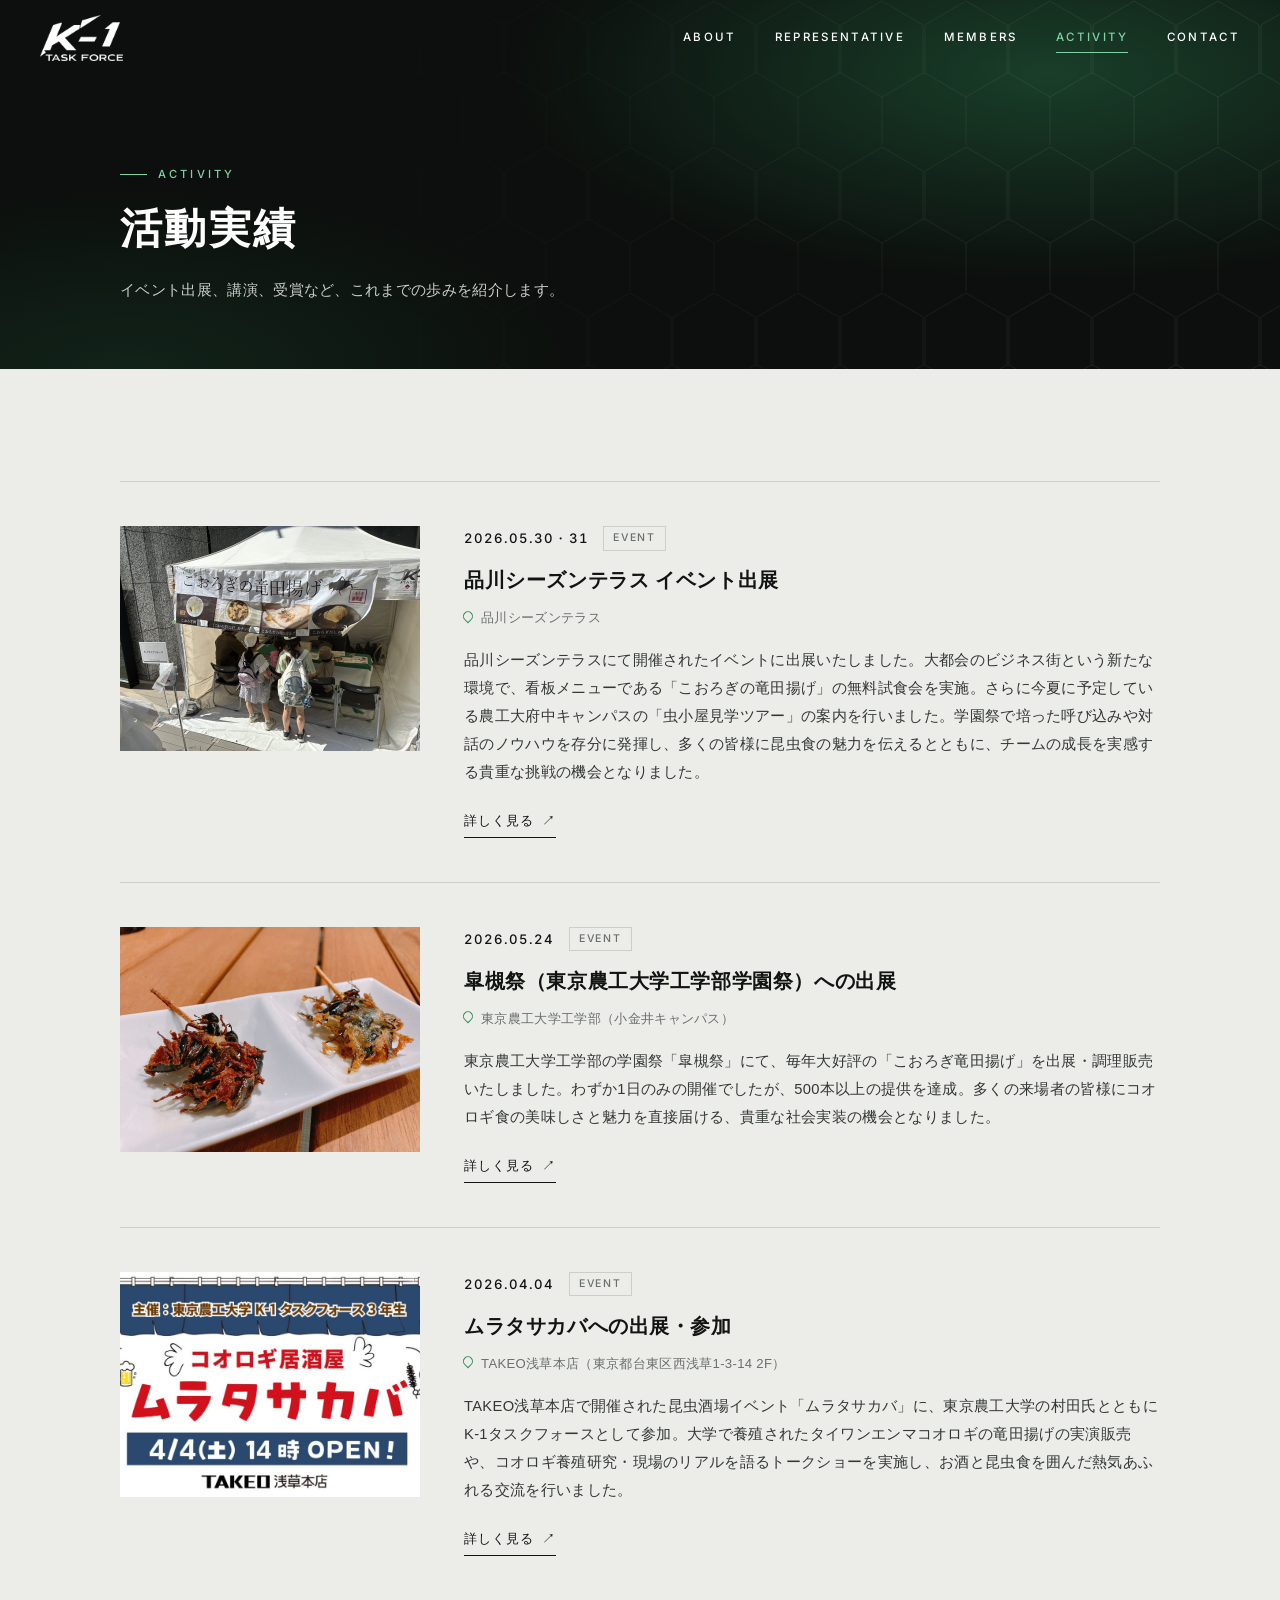
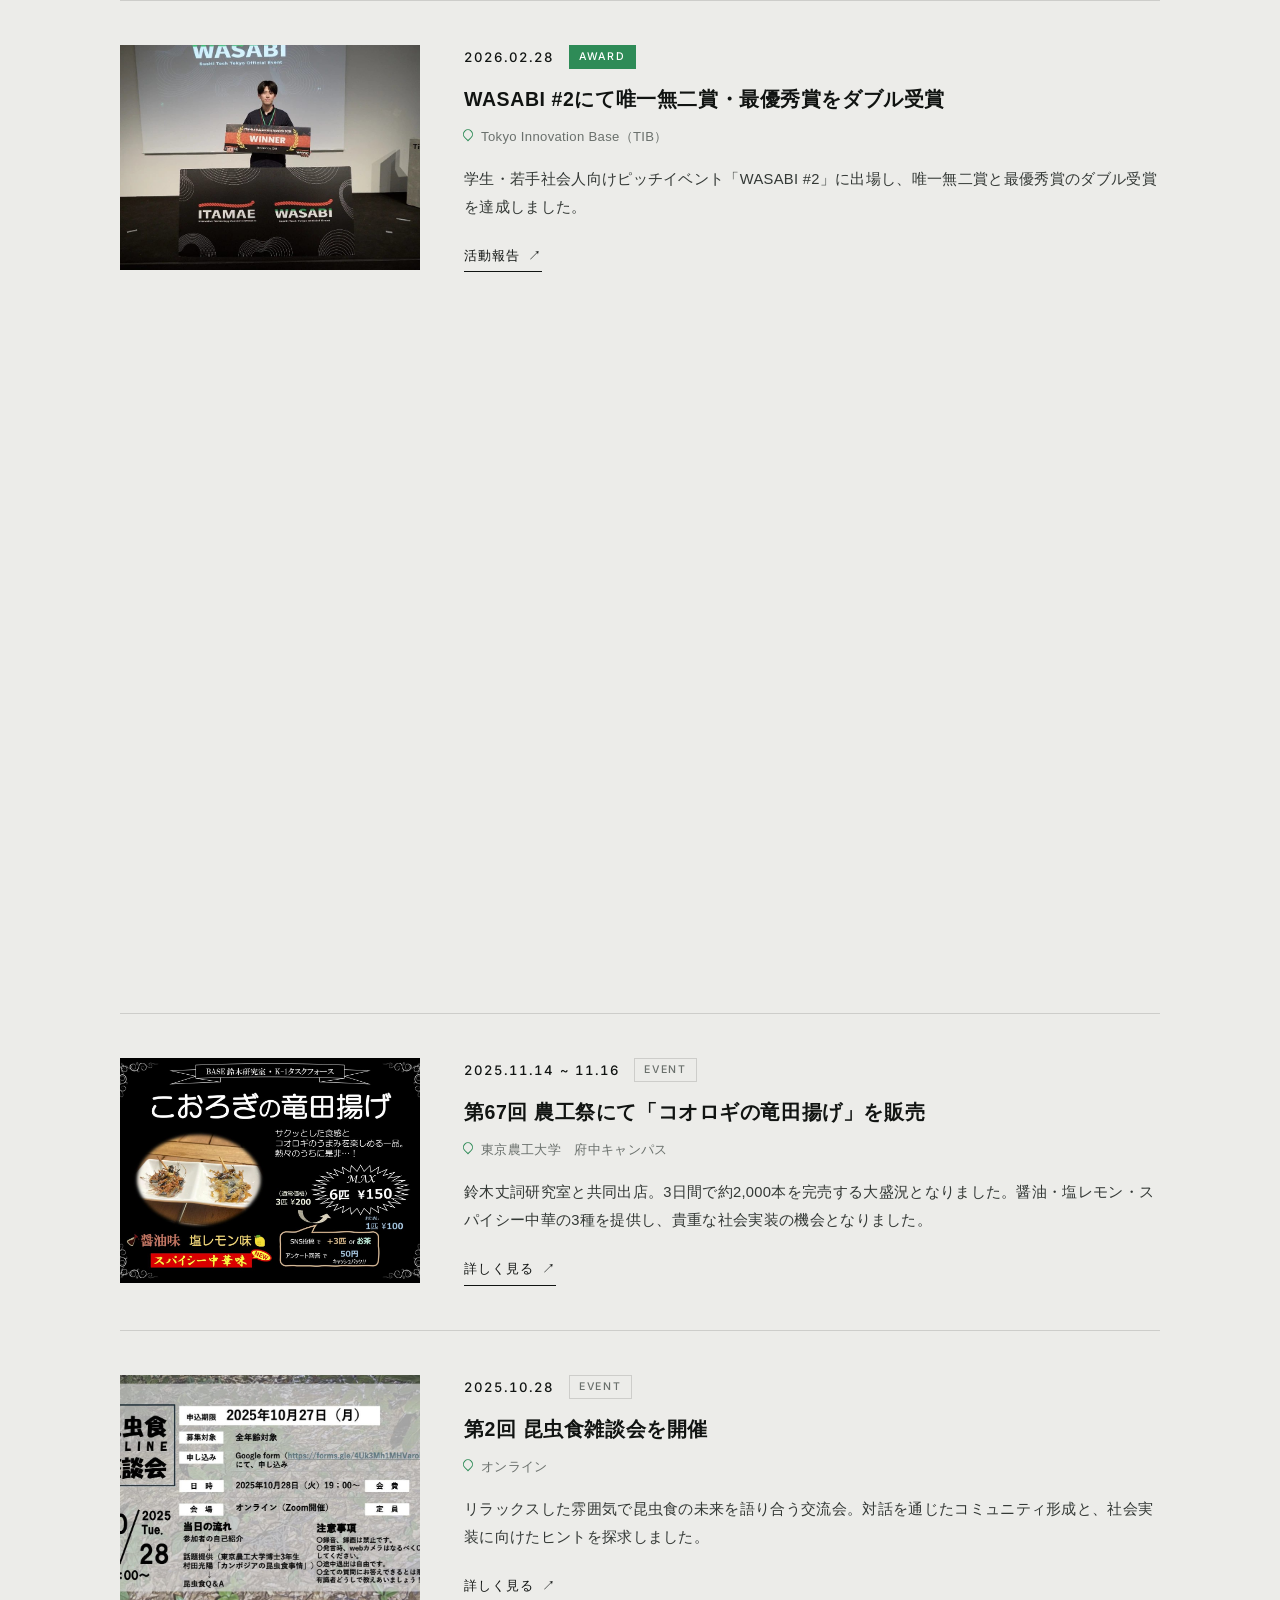
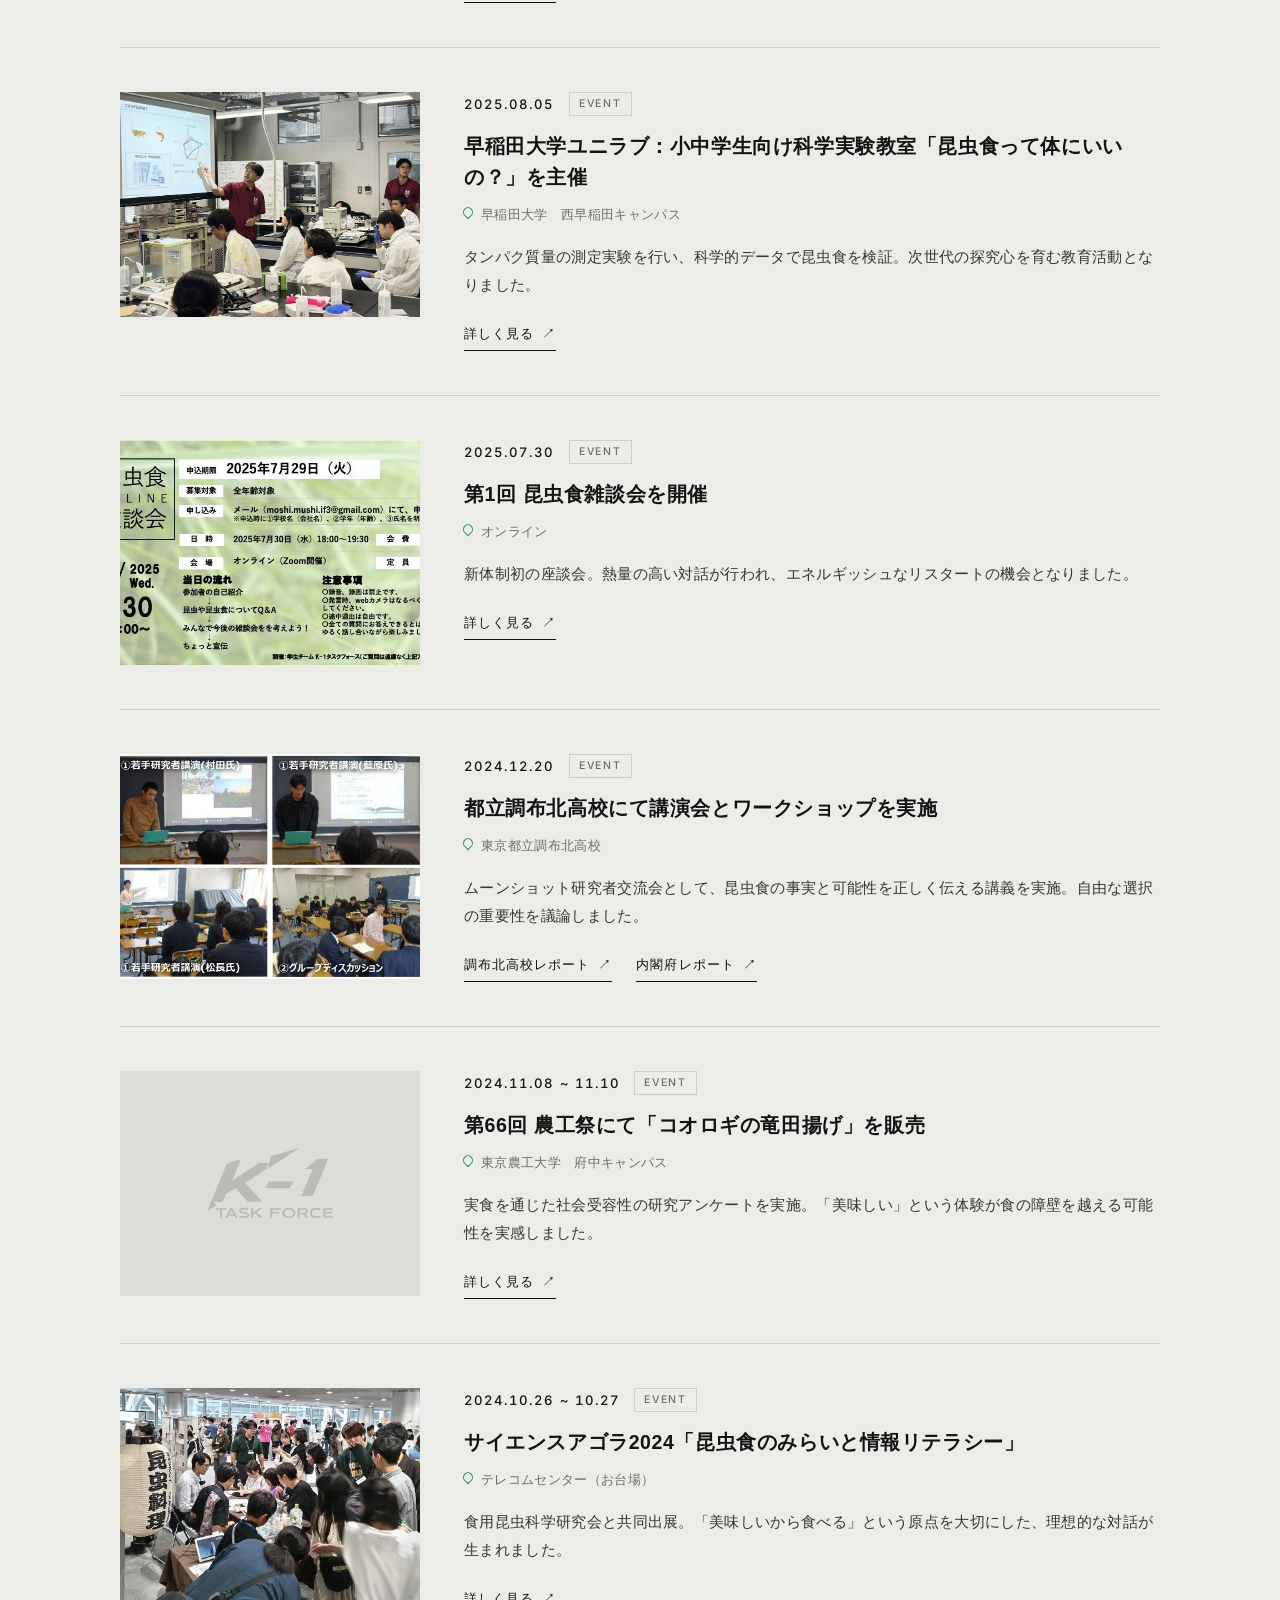
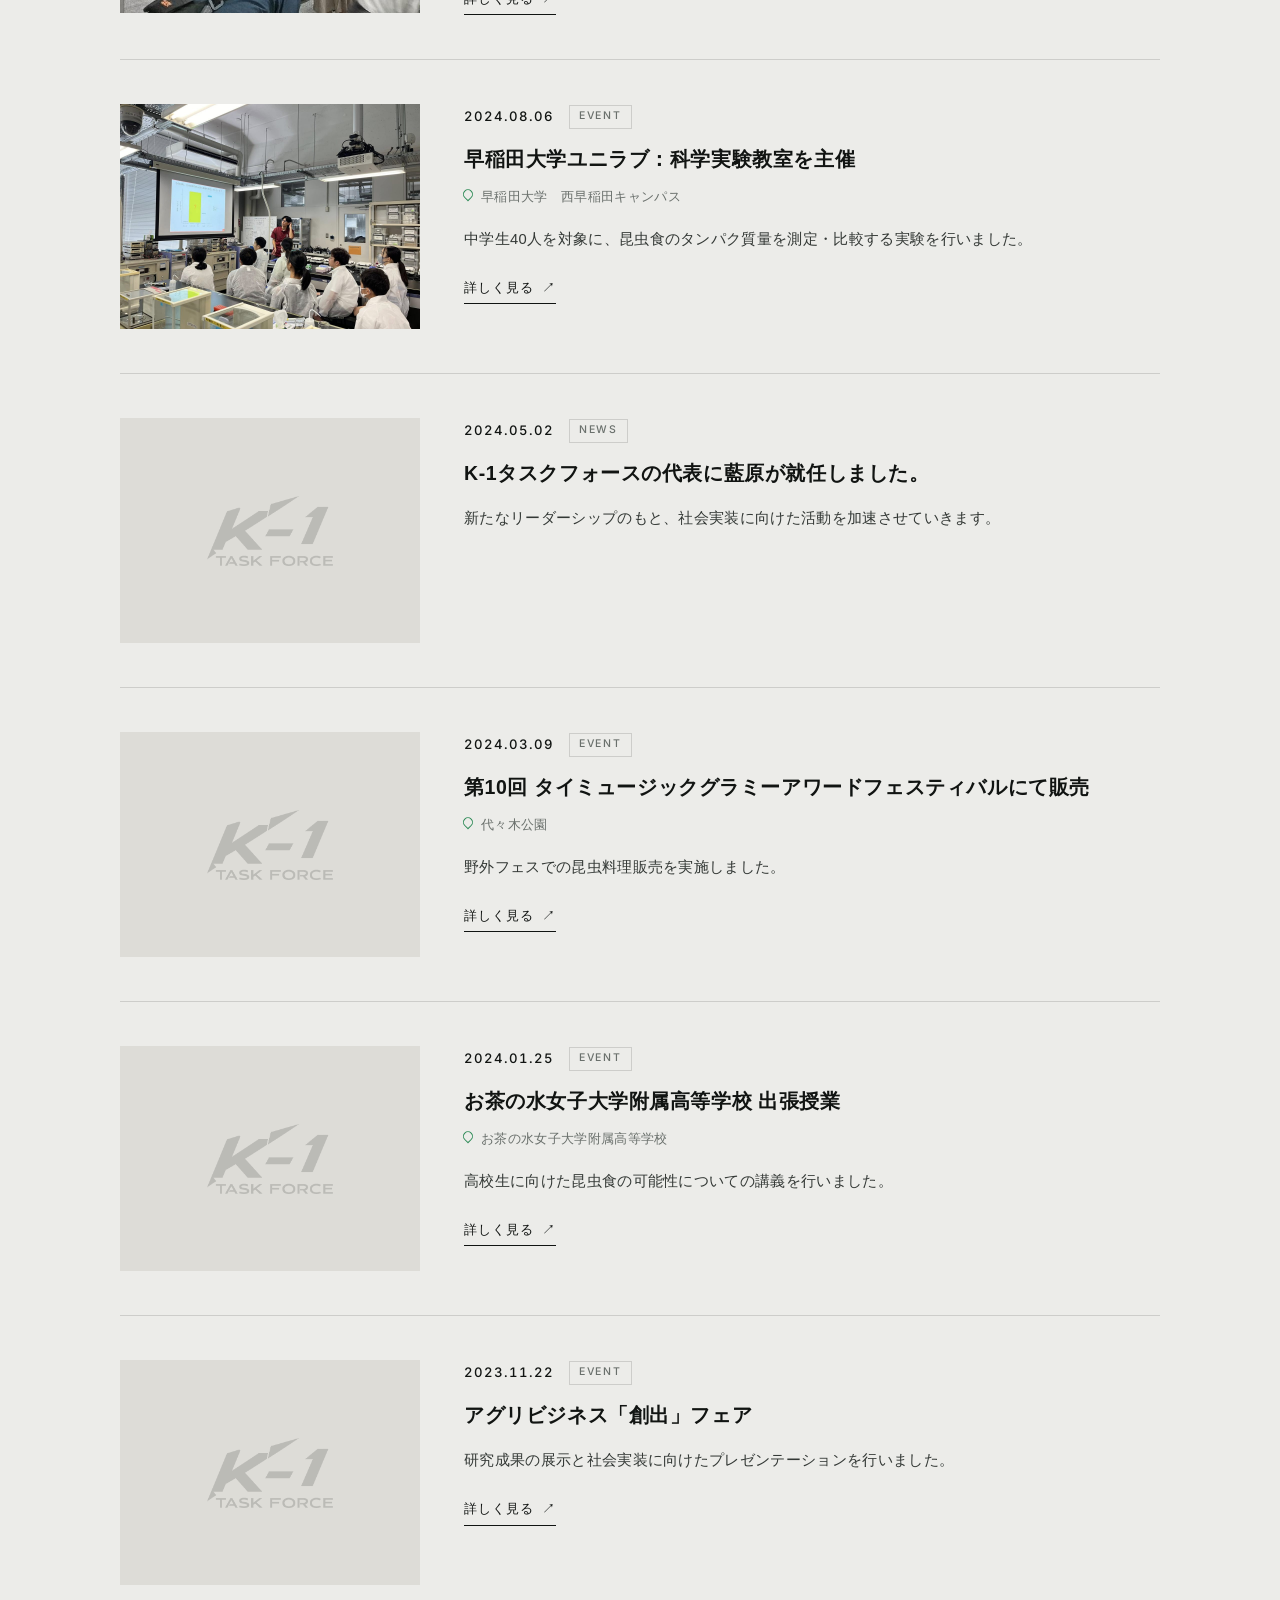
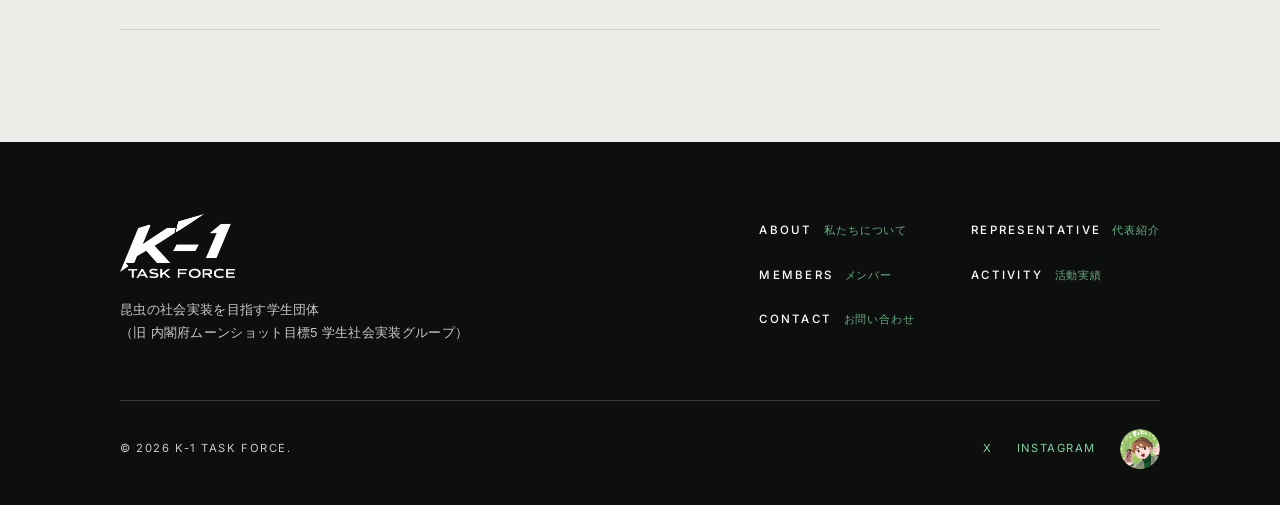
==== commit 6bde5692: "管理画面（Pages CMS）対応：活動実績とメンバーをデータファイル化 - data/activities.json・data/members.json に内容を分離し、JS で表示 - .page" ====
--- a/activity.html
+++ b/activity.html
@@ -57,292 +57,9 @@
 
     <div class="section">
         <div class="wrap">
-            <!-- 新しい活動は、この下（いちばん上）に <article> を追加します。書き方は README.md を参照 -->
-            <div class="activity-list">
-            <article class="activity-item reveal" id="a20260530">
-                <div class="activity-item__thumb"><img src="assets/img/activity/20260530.jpg" alt="品川シーズンテラス イベント出展" loading="lazy"></div>
-                <div class="activity-item__body">
-                    <div class="activity-item__meta">
-                        <span class="date">2026.05.30・31</span>
-                        <span class="tag">EVENT</span>
-                    </div>
-                    <h2 class="activity-item__title">品川シーズンテラス イベント出展</h2>
-                    <p class="activity-item__place">品川シーズンテラス</p>
-                    <p class="activity-item__text">品川シーズンテラスにて開催されたイベントに出展いたしました。大都会のビジネス街という新たな環境で、看板メニューである「こおろぎの竜田揚げ」の無料試食会を実施。さらに今夏に予定している農工大府中キャンパスの「虫小屋見学ツアー」の案内を行いました。学園祭で培った呼び込みや対話のノウハウを存分に発揮し、多くの皆様に昆虫食の魅力を伝えるとともに、チームの成長を実感する貴重な挑戦の機会となりました。</p>
-                    <div class="activity-item__links">
-                        <a href="https://x.com/moshi_mushi_IF3/status/2060164138983407635" target="_blank" rel="noopener" class="text-link">詳しく見る</a>
-                    </div>
-                </div>
-            </article>
-
-            <article class="activity-item reveal" id="a20260524">
-                <div class="activity-item__thumb"><img src="assets/img/activity/20260524.jpg" alt="皐槻祭（東京農工大学工学部学園祭）への出展" loading="lazy"></div>
-                <div class="activity-item__body">
-                    <div class="activity-item__meta">
-                        <span class="date">2026.05.24</span>
-                        <span class="tag">EVENT</span>
-                    </div>
-                    <h2 class="activity-item__title">皐槻祭（東京農工大学工学部学園祭）への出展</h2>
-                    <p class="activity-item__place">東京農工大学工学部（小金井キャンパス）</p>
-                    <p class="activity-item__text">東京農工大学工学部の学園祭「皐槻祭」にて、毎年大好評の「こおろぎ竜田揚げ」を出展・調理販売いたしました。わずか1日のみの開催でしたが、500本以上の提供を達成。多くの来場者の皆様にコオロギ食の美味しさと魅力を直接届ける、貴重な社会実装の機会となりました。</p>
-                    <div class="activity-item__links">
-                        <a href="https://x.com/moshi_mushi_IF3/status/2058515422341955891" target="_blank" rel="noopener" class="text-link">詳しく見る</a>
-                    </div>
-                </div>
-            </article>
-
-            <article class="activity-item reveal" id="a20260404">
-                <div class="activity-item__thumb"><img src="assets/img/activity/20260404.jpg" alt="ムラタサカバへの出展・参加" loading="lazy"></div>
-                <div class="activity-item__body">
-                    <div class="activity-item__meta">
-                        <span class="date">2026.04.04</span>
-                        <span class="tag">EVENT</span>
-                    </div>
-                    <h2 class="activity-item__title">ムラタサカバへの出展・参加</h2>
-                    <p class="activity-item__place">TAKEO浅草本店（東京都台東区西浅草1-3-14 2F）</p>
-                    <p class="activity-item__text">TAKEO浅草本店で開催された昆虫酒場イベント「ムラタサカバ」に、東京農工大学の村田氏とともにK-1タスクフォースとして参加。大学で養殖されたタイワンエンマコオロギの竜田揚げの実演販売や、コオロギ養殖研究・現場のリアルを語るトークショーを実施し、お酒と昆虫食を囲んだ熱気あふれる交流を行いました。</p>
-                    <div class="activity-item__links">
-                        <a href="https://takeo.tokyo/note/xo_event/muratasakaba2026/" target="_blank" rel="noopener" class="text-link">詳しく見る</a>
-                    </div>
-                </div>
-            </article>
-
-            <article class="activity-item reveal" id="a20260228">
-                <div class="activity-item__thumb"><img src="assets/img/activity/20260228.jpg" alt="WASABI #2" loading="lazy"></div>
-                <div class="activity-item__body">
-                    <div class="activity-item__meta">
-                        <span class="date">2026.02.28</span>
-                        <span class="tag tag--award">AWARD</span>
-                    </div>
-                    <h2 class="activity-item__title">WASABI #2にて唯一無二賞・最優秀賞をダブル受賞</h2>
-                    <p class="activity-item__place">Tokyo Innovation Base（TIB）</p>
-                    <p class="activity-item__text">学生・若手社会人向けピッチイベント「WASABI #2」に出場し、唯一無二賞と最優秀賞のダブル受賞を達成しました。</p>
-                    <div class="activity-item__links">
-                        <a href="https://note.com/stt_itamae/n/nd51d75cd002e" target="_blank" rel="noopener" class="text-link">活動報告</a>
-                    </div>
-                </div>
-            </article>
-
-            <article class="activity-item reveal" id="a20260123">
-                <div class="activity-item__thumb"><img src="assets/img/activity/20260123.jpg" alt="Feeding the Future ICCトークセッション" loading="lazy"></div>
-                <div class="activity-item__body">
-                    <div class="activity-item__meta">
-                        <span class="date">2026.01.23</span>
-                        <span class="tag">EVENT</span>
-                    </div>
-                    <h2 class="activity-item__title">代表の藍原が「Feeding the Future -食糧危機を乗り越えろ！- ICC トークセッション」にゲスト登壇</h2>
-                    <p class="activity-item__place">早稲田大学　早稲田キャンパス</p>
-                    <p class="activity-item__text">食糧危機を取り巻く現状の全体像やサステナブルフードについて紹介しました。昆虫食の試食やグループワーク、培養肉についてのセッションも行われました。</p>
-                    <div class="activity-item__links">
-                        <a href="https://www.waseda.jp/inst/icc/news/2025/11/13/39918/" target="_blank" rel="noopener" class="text-link">募集ページ</a>
-                        <a href="https://www.waseda.jp/inst/icc/news/2026/02/05/40788/" target="_blank" rel="noopener" class="text-link">活動報告</a>
-                    </div>
-                </div>
-            </article>
-
-            <article class="activity-item reveal" id="a20251128">
-                <div class="activity-item__thumb"><img src="assets/img/activity/20251128.jpg" alt="QWSアカデミア" loading="lazy"></div>
-                <div class="activity-item__body">
-                    <div class="activity-item__meta">
-                        <span class="date">2025.11.28</span>
-                        <span class="tag">EVENT</span>
-                    </div>
-                    <h2 class="activity-item__title">「AIとミツバチは、共に未来をつくれるのか？」 ― テクノロジーと自然の共生から考えるソーシャル・イノベーション ―</h2>
-                    <p class="activity-item__place">CROSS PARK (SHIBUYA QWS内)</p>
-                    <p class="activity-item__text">ニューヨーク州立大学のJoey Tsai准教授やBuzzHiveのMike Bronikowski CEOを招いたワークショップ。AI巣箱や都市養蜂を通じたソーシャル・イノベーションについて議論しました。</p>
-                    <div class="activity-item__links">
-                        <a href="https://shibuya-qws.com/event/qws-academia1128" target="_blank" rel="noopener" class="text-link">詳しく見る</a>
-                    </div>
-                </div>
-            </article>
-
-            <article class="activity-item reveal" id="a20251114">
-                <div class="activity-item__thumb"><img src="assets/img/activity/20251114.jpg" alt="第67回 農工祭" loading="lazy"></div>
-                <div class="activity-item__body">
-                    <div class="activity-item__meta">
-                        <span class="date">2025.11.14 ~ 11.16</span>
-                        <span class="tag">EVENT</span>
-                    </div>
-                    <h2 class="activity-item__title">第67回 農工祭にて「コオロギの竜田揚げ」を販売</h2>
-                    <p class="activity-item__place">東京農工大学　府中キャンパス</p>
-                    <p class="activity-item__text">鈴木丈詞研究室と共同出店。3日間で約2,000本を完売する大盛況となりました。醤油・塩レモン・スパイシー中華の3種を提供し、貴重な社会実装の機会となりました。</p>
-                    <div class="activity-item__links">
-                        <a href="https://nokofes67.studio.site/kikaku/aqLtW-Rw" target="_blank" rel="noopener" class="text-link">詳しく見る</a>
-                    </div>
-                </div>
-            </article>
-
-            <article class="activity-item reveal" id="a20251028">
-                <div class="activity-item__thumb"><img src="assets/img/activity/20251028.jpg" alt="第2回 昆虫食雑談会" loading="lazy"></div>
-                <div class="activity-item__body">
-                    <div class="activity-item__meta">
-                        <span class="date">2025.10.28</span>
-                        <span class="tag">EVENT</span>
-                    </div>
-                    <h2 class="activity-item__title">第2回 昆虫食雑談会を開催</h2>
-                    <p class="activity-item__place">オンライン</p>
-                    <p class="activity-item__text">リラックスした雰囲気で昆虫食の未来を語り合う交流会。対話を通じたコミュニティ形成と、社会実装に向けたヒントを探求しました。</p>
-                    <div class="activity-item__links">
-                        <a href="https://takeo.tokyo/note/xo_event/zadankai02/?srsltid=AfmBOop7AavPpRB6YetmnMI0_XRWmz2YicI87bo8nfHAEB0CXor-IPdC" target="_blank" rel="noopener" class="text-link">詳しく見る</a>
-                    </div>
-                </div>
-            </article>
-
-            <article class="activity-item reveal" id="a20250805">
-                <div class="activity-item__thumb"><img src="assets/img/activity/20250805.jpg" alt="ユニラブ2025" loading="lazy"></div>
-                <div class="activity-item__body">
-                    <div class="activity-item__meta">
-                        <span class="date">2025.08.05</span>
-                        <span class="tag">EVENT</span>
-                    </div>
-                    <h2 class="activity-item__title">早稲田大学ユニラブ：小中学生向け科学実験教室「昆虫食って体にいいの？」を主催</h2>
-                    <p class="activity-item__place">早稲田大学　西早稲田キャンパス</p>
-                    <p class="activity-item__text">タンパク質量の測定実験を行い、科学的データで昆虫食を検証。次世代の探究心を育む教育活動となりました。</p>
-                    <div class="activity-item__links">
-                        <a href="https://mikaku.jp/media/2025/11329/" target="_blank" rel="noopener" class="text-link">詳しく見る</a>
-                    </div>
-                </div>
-            </article>
-
-            <article class="activity-item reveal" id="a20250730">
-                <div class="activity-item__thumb"><img src="assets/img/activity/20250730.jpg" alt="第1回 昆虫食雑談会" loading="lazy"></div>
-                <div class="activity-item__body">
-                    <div class="activity-item__meta">
-                        <span class="date">2025.07.30</span>
-                        <span class="tag">EVENT</span>
-                    </div>
-                    <h2 class="activity-item__title">第1回 昆虫食雑談会を開催</h2>
-                    <p class="activity-item__place">オンライン</p>
-                    <p class="activity-item__text">新体制初の座談会。熱量の高い対話が行われ、エネルギッシュなリスタートの機会となりました。</p>
-                    <div class="activity-item__links">
-                        <a href="https://takeo.tokyo/note/xo_event/new_chatonlinen01/" target="_blank" rel="noopener" class="text-link">詳しく見る</a>
-                    </div>
-                </div>
-            </article>
-
-            <article class="activity-item reveal" id="a20241220">
-                <div class="activity-item__thumb"><img src="assets/img/activity/20241220.jpg" alt="調布北高校" loading="lazy"></div>
-                <div class="activity-item__body">
-                    <div class="activity-item__meta">
-                        <span class="date">2024.12.20</span>
-                        <span class="tag">EVENT</span>
-                    </div>
-                    <h2 class="activity-item__title">都立調布北高校にて講演会とワークショップを実施</h2>
-                    <p class="activity-item__place">東京都立調布北高校</p>
-                    <p class="activity-item__text">ムーンショット研究者交流会として、昆虫食の事実と可能性を正しく伝える講義を実施。自由な選択の重要性を議論しました。</p>
-                    <div class="activity-item__links">
-                        <a href="https://www.metro.ed.jp/chofukita-h/news/2025/01/2024_9.html" target="_blank" rel="noopener" class="text-link">調布北高校レポート</a>
-                        <a href="https://www8.cao.go.jp/cstp/moonshot/chofukita-h.pdf" target="_blank" rel="noopener" class="text-link">内閣府レポート</a>
-                    </div>
-                </div>
-            </article>
-
-            <article class="activity-item reveal" id="a20241108">
-                <div class="activity-item__thumb activity-item__thumb--empty" aria-hidden="true"><img src="assets/img/logo.png" alt=""></div>
-                <div class="activity-item__body">
-                    <div class="activity-item__meta">
-                        <span class="date">2024.11.08 ~ 11.10</span>
-                        <span class="tag">EVENT</span>
-                    </div>
-                    <h2 class="activity-item__title">第66回 農工祭にて「コオロギの竜田揚げ」を販売</h2>
-                    <p class="activity-item__place">東京農工大学　府中キャンパス</p>
-                    <p class="activity-item__text">実食を通じた社会受容性の研究アンケートを実施。「美味しい」という体験が食の障壁を越える可能性を実感しました。</p>
-                    <div class="activity-item__links">
-                        <a href="https://x.com/moshi_mushi_IF3/status/1853791376934412329?s=20" target="_blank" rel="noopener" class="text-link">詳しく見る</a>
-                    </div>
-                </div>
-            </article>
-
-            <article class="activity-item reveal" id="a20241026">
-                <div class="activity-item__thumb"><img src="assets/img/activity/20241026.jpg" alt="サイエンスアゴラ" loading="lazy"></div>
-                <div class="activity-item__body">
-                    <div class="activity-item__meta">
-                        <span class="date">2024.10.26 ~ 10.27</span>
-                        <span class="tag">EVENT</span>
-                    </div>
-                    <h2 class="activity-item__title">サイエンスアゴラ2024「昆虫食のみらいと情報リテラシー」</h2>
-                    <p class="activity-item__place">テレコムセンター（お台場）</p>
-                    <p class="activity-item__text">食用昆虫科学研究会と共同出展。「美味しいから食べる」という原点を大切にした、理想的な対話が生まれました。</p>
-                    <div class="activity-item__links">
-                        <a href="https://www.jst.go.jp/sis/scienceagora/2024/booth/317.html" target="_blank" rel="noopener" class="text-link">詳しく見る</a>
-                    </div>
-                </div>
-            </article>
-
-            <article class="activity-item reveal" id="a20240806">
-                <div class="activity-item__thumb"><img src="assets/img/activity/20240806.jpg" alt="ユニラブ2024" loading="lazy"></div>
-                <div class="activity-item__body">
-                    <div class="activity-item__meta">
-                        <span class="date">2024.08.06</span>
-                        <span class="tag">EVENT</span>
-                    </div>
-                    <h2 class="activity-item__title">早稲田大学ユニラブ：科学実験教室を主催</h2>
-                    <p class="activity-item__place">早稲田大学　西早稲田キャンパス</p>
-                    <p class="activity-item__text">中学生40人を対象に、昆虫食のタンパク質量を測定・比較する実験を行いました。</p>
-                    <div class="activity-item__links">
-                        <a href="https://mikaku.jp/media/2025/11329/" target="_blank" rel="noopener" class="text-link">詳しく見る</a>
-                    </div>
-                </div>
-            </article>
-
-            <article class="activity-item reveal" id="a20240502">
-                <div class="activity-item__thumb activity-item__thumb--empty" aria-hidden="true"><img src="assets/img/logo.png" alt=""></div>
-                <div class="activity-item__body">
-                    <div class="activity-item__meta">
-                        <span class="date">2024.05.02</span>
-                        <span class="tag">NEWS</span>
-                    </div>
-                    <h2 class="activity-item__title">K-1タスクフォースの代表に藍原が就任しました。</h2>
-                    <p class="activity-item__text">新たなリーダーシップのもと、社会実装に向けた活動を加速させていきます。</p>
-                </div>
-            </article>
-
-            <article class="activity-item reveal" id="a20240309">
-                <div class="activity-item__thumb activity-item__thumb--empty" aria-hidden="true"><img src="assets/img/logo.png" alt=""></div>
-                <div class="activity-item__body">
-                    <div class="activity-item__meta">
-                        <span class="date">2024.03.09</span>
-                        <span class="tag">EVENT</span>
-                    </div>
-                    <h2 class="activity-item__title">第10回 タイミュージックグラミーアワードフェスティバルにて販売</h2>
-                    <p class="activity-item__place">代々木公園</p>
-                    <p class="activity-item__text">野外フェスでの昆虫料理販売を実施しました。</p>
-                    <div class="activity-item__links">
-                        <a href="https://x.com/moshi_mushi_IF3/status/1757243369959621002?s=20" target="_blank" rel="noopener" class="text-link">詳しく見る</a>
-                    </div>
-                </div>
-            </article>
-
-            <article class="activity-item reveal" id="a20240125">
-                <div class="activity-item__thumb activity-item__thumb--empty" aria-hidden="true"><img src="assets/img/logo.png" alt=""></div>
-                <div class="activity-item__body">
-                    <div class="activity-item__meta">
-                        <span class="date">2024.01.25</span>
-                        <span class="tag">EVENT</span>
-                    </div>
-                    <h2 class="activity-item__title">お茶の水女子大学附属高等学校 出張授業</h2>
-                    <p class="activity-item__place">お茶の水女子大学附属高等学校</p>
-                    <p class="activity-item__text">高校生に向けた昆虫食の可能性についての講義を行いました。</p>
-                    <div class="activity-item__links">
-                        <a href="https://x.com/moshi_mushi_IF3/status/1750873513928556800?s=20" target="_blank" rel="noopener" class="text-link">詳しく見る</a>
-                    </div>
-                </div>
-            </article>
-
-            <article class="activity-item reveal" id="a20231122">
-                <div class="activity-item__thumb activity-item__thumb--empty" aria-hidden="true"><img src="assets/img/logo.png" alt=""></div>
-                <div class="activity-item__body">
-                    <div class="activity-item__meta">
-                        <span class="date">2023.11.22</span>
-                        <span class="tag">EVENT</span>
-                    </div>
-                    <h2 class="activity-item__title">アグリビジネス「創出」フェア</h2>
-                    <p class="activity-item__text">研究成果の展示と社会実装に向けたプレゼンテーションを行いました。</p>
-                    <div class="activity-item__links">
-                        <a href="https://x.com/moshi_mushi_IF3/status/1726851752295846014?s=20" target="_blank" rel="noopener" class="text-link">詳しく見る</a>
-                    </div>
-                </div>
-            </article>
+            <!-- 活動実績は data/activities.json から自動表示（管理画面 Pages CMS で更新。README.md 参照） -->
+            <div class="activity-list" data-activities>
+                <noscript><p>活動実績の表示には JavaScript が必要です。</p></noscript>
             </div>
         </div>
     </div>
--- a/assets/css/style.css
+++ b/assets/css/style.css
@@ -311,7 +311,7 @@
 .news-list__title { font-size: 0.95rem; line-height: 1.7; }
 
 /* 活動実績 */
-.activity-list { border-bottom: 1px solid var(--line); }
+.activity-list { min-height: 60vh; border-bottom: 1px solid var(--line); }
 .activity-item {
     display: grid;
     grid-template-columns: 300px 1fr;
@@ -337,7 +337,7 @@
     border-radius: 50% 50% 50% 0;
     transform: rotate(-45deg) translateY(-0.1em);
 }
-.activity-item__text { margin-top: 1rem; font-size: 0.92rem; color: #333835; }
+.activity-item__text { margin-top: 1rem; white-space: pre-line; font-size: 0.92rem; color: #333835; }
 .activity-item__links { display: flex; flex-wrap: wrap; gap: 8px 24px; margin-top: 1.4rem; }
 .text-link {
     display: inline-flex;
@@ -361,7 +361,7 @@
 .member-card { padding: 28px 0; border-bottom: 1px solid var(--line); }
 .member-card__name { font-size: 1.1rem; font-weight: 700; letter-spacing: 0.08em; line-height: 1.5; }
 .member-card__kana { font-size: 0.7rem; letter-spacing: 0.14em; color: var(--muted); }
-.member-card__info { margin-top: 0.9rem; font-size: 0.84rem; line-height: 1.7; color: #333835; }
+.member-card__info { margin-top: 0.9rem; white-space: pre-line; font-size: 0.84rem; line-height: 1.7; color: #333835; }
 .member-card__lab { margin-top: 0.5rem; font-size: 0.78rem; font-weight: 700; letter-spacing: 0.06em; color: var(--accent); }
 
 /* 代表紹介 */
